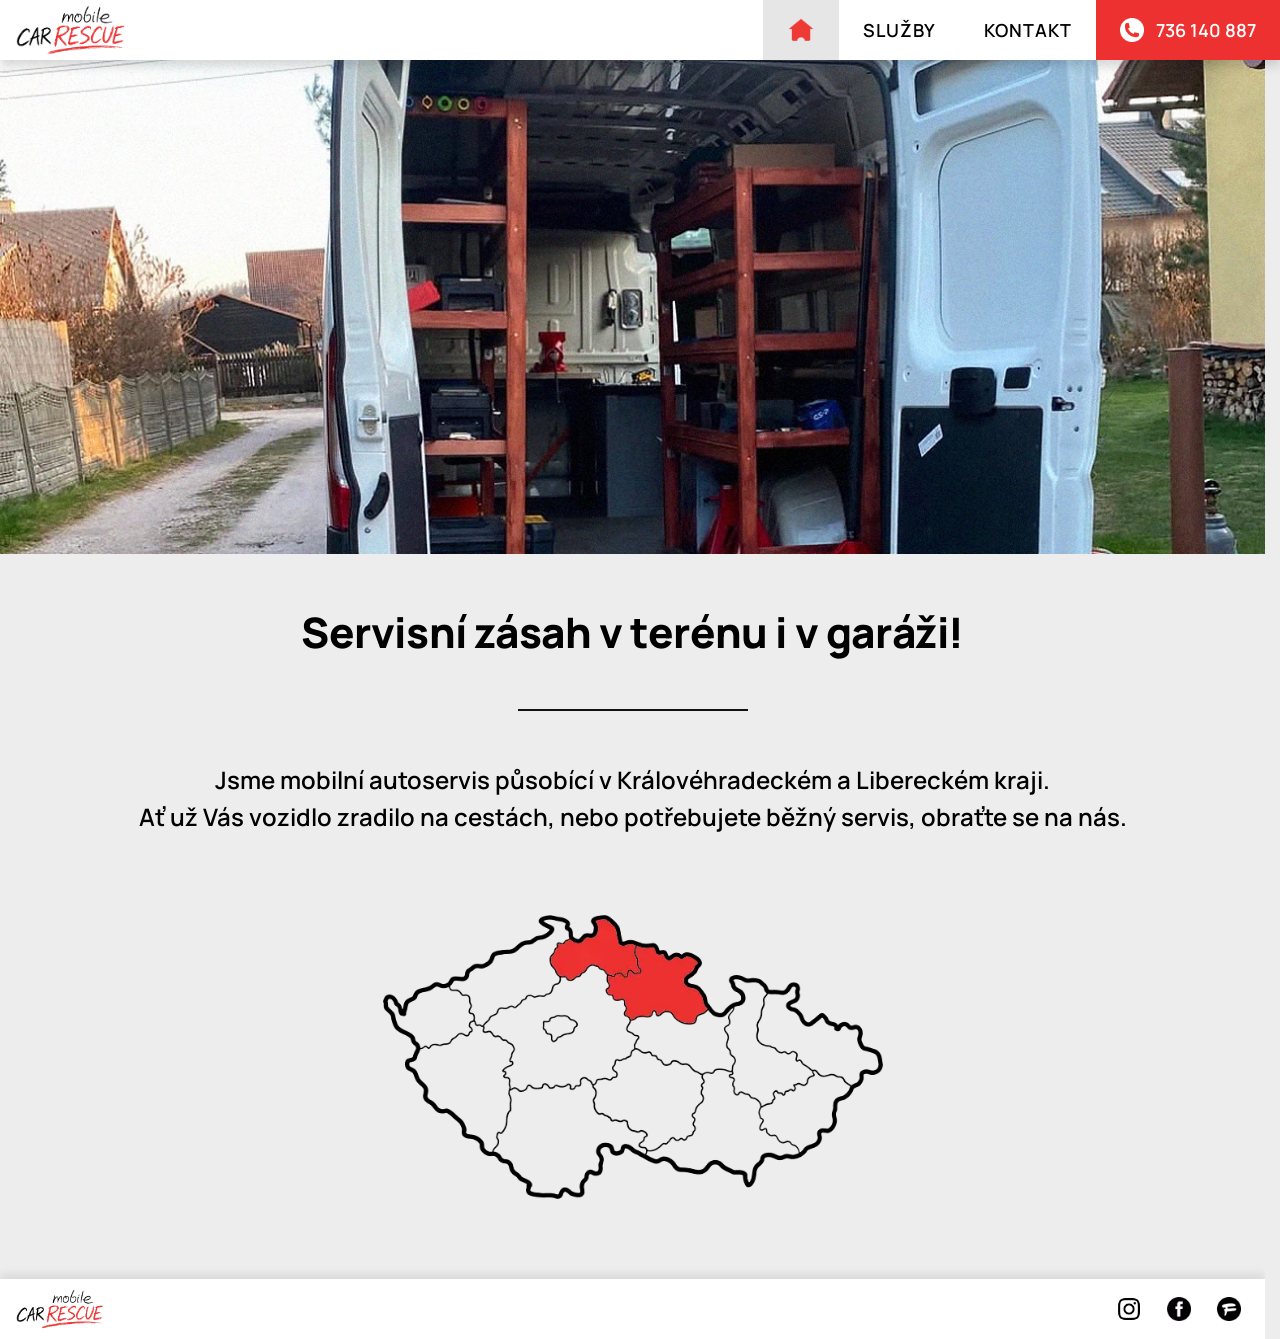
==== index.html @ e9bce689 "Update 2.0.0 - Complete rewrite from scratch - Incorporated standalone java script file - Overall cl" ====
<!DOCTYPE html>
<html>
    <head>
        <meta charset="UTF-8">
        <meta name="viewport" content="width=device-width, initial-scale=1.0">
        <meta name="description" content="Mobilní autoservis. Nonstop 24/7 Královéhradcký a Liberecký kraj. Zavolejte ihned a smluvte si opravu ještě dnes.">
        <meta name="keywords" content="autoservis, servis, oprava, diagnostika, Vrchlabí, Jilemnice, Trutnov, Jičín, Hradec Králové, Liberec">
        <meta name="robots" content="all">
        <meta name="author" content="yurkur">
        <title>
            Mobile Car Rescue - mobilní autoservis
        </title>
        <link rel="preconnect" href="https://fonts.googleapis.com">
        <link rel="preconnect" href="https://fonts.gstatic.com" crossorigin>
        <link href="https://fonts.googleapis.com/css2?family=Manrope:wght@500;700;800&display=swap" rel="stylesheet">
        <link rel="stylesheet" href="style.css">
        <link rel="icon" type="image/png" sizes="32x32" href="mcr_icon_32.png">
        <link rel="icon" type="image/png" sizes="16x16" href="mcr_icon_16.png">
        <link rel="apple-touch-icon" sizes="180x180" href="mcr_icon_apple.png">
    </head>

    <body>
        <header class="header">
            <div class="container header-inner">
                <a href="index.html" class="logo-header">
                    <img src="mcr_logo.webp" alt="Mobile Car Rescue">
                </a>

                <div class="header-actions">
                    <nav class="nav" id="site-nav">
                        <span class="nav-current-indicator" aria-hidden="true"></span>

                        <a class="nav-link nav-home" href="index.html" aria-current="page">
                            <img
                                class="home-icon"
                                src="home-icon.webp"
                                alt=""
                                width="28"
                                height="28"
                            >
                            <span class="home-text">DOMŮ</span>
                        </a>

                        <a class="nav-link" href="sluzby.html">SLUŽBY</a>
                        <a class="nav-link" href="kontakt.html">KONTAKT</a>
                    </nav>

                    <a
                        class="phone-button"
                        href="tel:+420736140887"
                        aria-label="Zavolat na číslo 736 140 887"
                    >
                        <img
                            class="phone-icon"
                            src="phone-icon.webp"
                            alt=""
                            width="28"
                            height="28"
                        >
                        <span class="phone-number">736 140 887</span>
                    </a>

                    <button
                        class="nav-toggle"
                        type="button"
                        aria-label="Otevřít menu"
                        aria-expanded="false"
                        aria-controls="site-nav"
                    >
                        <span></span>
                        <span></span>
                        <span></span>
                    </button>
                </div>
            </div>
        </header>

        <main class="home-page">
            <section class="hero-slideshow" aria-label="Ukázka mobilního autoservisu">
                <img
                    class="hero-slide is-active"
                    src="slide-show1.webp"
                    alt="Mobilní autoservis při servisním zásahu"
                    fetchpriority="high"
                >

                <img
                    class="hero-slide"
                    src="slide-show2.webp"
                    alt="Oprava vozidla v terénu"
                    aria-hidden="true"
                >

                <img
                    class="hero-slide"
                    src="slide-show3.webp"
                    alt="Oprava vozidla v terénu"
                    aria-hidden="true"
                >

                <img
                    class="hero-slide"
                    src="slide-show4.webp"
                    alt="Oprava vozidla v terénu"
                    aria-hidden="true"
                >

                <img
                    class="hero-slide"
                    src="slide-show5.webp"
                    alt="Oprava vozidla v terénu"
                    aria-hidden="true"
                >
            </section>
            <section class="home-intro">
                <h1 class="home-title">
                    Servisní zásah v terénu i v garáži!
                </h1>

                <div class="home-divider" aria-hidden="true"></div>

                <p class="home-description">
                    Jsme mobilní autoservis působící v Královéhradeckém a Libereckém kraji. <br>
                    Ať už Vás vozidlo zradilo na cestách, nebo potřebujete běžný servis, obraťte se na nás.
                </p>

                <a
                    class="service-map-link"
                    href="kontakt.html"
                    aria-label="Zobrazit oblast působnosti"
                >
                    <img
                        class="service-map"
                        src="map.webp"
                        alt="Mapa působnosti mobilního autoservisu Mobile Car Rescue"
                        loading="lazy"
                    >
                </a>
            </section>
        </main>

        <footer class="footer">
            <div class="container footer-inner">
                <a class="footer-logo" href="index.html">
                    <img
                        src="mcr_logo.webp"
                        alt="Mobile Car Rescue Logo"
                    >
                </a>

                <nav class="footer-social" aria-label="Sociální sítě">
                    <a
                        class="social-link"
                        href="https://www.instagram.com/dilnanakolech/"
                        target="_blank"
                        rel="noopener noreferrer"
                        aria-label="Instagram"
                    >
                        <img src="instagram-icon.webp" alt="Instagram Icon">
                    </a>

                    <a
                        class="social-link"
                        href="https://www.facebook.com/profile.php?id=61582230436288&locale=cs_CZ"
                        target="_blank"
                        rel="noopener noreferrer"
                        aria-label="Facebook"
                    >
                        <img src="facebook-icon.webp" alt="Facebook Icon">
                    </a>

                    <a
                        class="social-link"
                        href="https://www.firmy.cz/detail/13666910-mobile-car-rescue-vrchlabi-podhuri.html"
                        target="_blank"
                        rel="noopener noreferrer"
                        aria-label="Firmy.cz"
                    >
                        <img src="firmy-icon.webp" alt="Firmy.cz Icon">
                    </a>
                </nav>
            </div>
        </footer>

        <script src="script.js"></script>
    </body>
</html>
---- style.css ----
/*GLOBAL*/
*,
*::before,
*::after {
  box-sizing: border-box;
}

html, body {
  background: #ededed;
  margin: 0;
  padding: 0;
}

html {
  overflow-x: hidden;
  scrollbar-gutter: stable;
}

body {
  min-height: 100vh;
  min-height: 100dvh;
  margin: 0;
  font-family: 'Manrope', sans-serif;
  line-height: 1.5;
  display: flex;
  flex-direction: column;
  overflow-x: hidden;
}

main {
  position: relative;
  padding-top: 60px;
  opacity: 1;
  flex: 1;
  animation: pageFadeIn 0.22s ease-out;
  transition:
    opacity 0.18s ease,
    transform 0.18s ease;
}

body.page-leaving main {
  opacity: 0;
}

@keyframes pageFadeIn {
  from {
    opacity: 0;
  }

  to {
    opacity: 1;
  }
}

.container {
  max-width: 1280px;
  margin: 0 auto;
  padding: 0 16px;
  text-align: center;
}

/*HEADER*/
.header {
  position: fixed;
  background-color: #ffffff;
  top: 0;
  left: 0;
  width: 100%;
  z-index: 1000;
  box-shadow: 0 6px 10px rgba(0, 0, 0, 0.15);
}

.header-inner {
  height: 60px;
  position: relative;
  display: flex;
  align-items: center;
  justify-content: space-between;
}

.header-actions {
  display: flex;
  align-items: center;
  align-self: stretch;
  margin-left: auto;
  gap: 4px;
}

/*HEADER LOGO*/
.logo-header {
  display: flex;
  align-items: center;
}

.logo-header img {
  height: 40px;
  display: block;
}

/*NAV MOBILE*/
.nav-toggle {
  width: 44px;
  height: 44px;
  padding: 0;
  border: none;
  background: transparent;
  display: flex;
  flex-direction: column;
  justify-content: center;
  gap: 5px;
  cursor: pointer;
}

.nav-toggle span {
  display: block;
  width: 24px;
  height: 2px;
  margin: 0 auto;
  background: #000000;
  border-radius: 2px;
  transition: transform 0.25s ease, opacity 0.2s ease, background-color 0.2s ease;
  transform-origin: center;
}

.nav-toggle[aria-expanded="true"] span:nth-child(1) {
  transform: translateY(7px) rotate(45deg);
}

.nav-toggle[aria-expanded="true"] span:nth-child(2) {
  opacity: 0;
}

.nav-toggle[aria-expanded="true"] span:nth-child(3) {
  transform: translateY(-7px) rotate(-45deg);
}

.nav {
  position: absolute;
  top: 100%;
  left: 0;
  right: 0;
  display: flex;
  flex-direction: column;
  align-items: stretch;
  background: #ffffff;
  box-shadow: 0 6px 10px rgba(0, 0, 0, 0.15);
  z-index: 1000;
  opacity: 0;
  visibility: hidden;
  transform: translateY(-8px);
  pointer-events: none;
  transition: opacity 0.22s ease, transform 0.22s ease, visibility 0.22s ease;
}

.nav.is-open {
  opacity: 1;
  visibility: visible;
  transform: translateY(0);
  pointer-events: auto;
}

.nav a {
  display: flex;
  align-items: center;
  justify-content: flex-start;
  padding: 16px 20px;
  font-size: 18px;
  letter-spacing: 1px;
  font-weight: 600;
  color: #000000;
  text-decoration: none;
  background-color: transparent;
  transition: color 0.22s ease;
}

.nav a[aria-current="page"] {
  background-color: #e6e6e6;
  color: #ed3030;
}

.nav-current-indicator {
  display: none;
}

.home-icon {
  display: none;
}

.home-text {
  display: inline;
}

.phone-button {
  width: 44px;
  height: 44px;
  display: flex;
  align-items: center;
  justify-content: center;
  flex-shrink: 0;
  color: #000000;
  text-decoration: none;
  border-radius: 50%;
}

.phone-button:active {
  background-color: #e6e6e6;
}

.phone-icon {
  display: block;
  width: 28px;
  height: 28px;
  object-fit: contain;
}

.phone-number {
  display: none;
}

/*HOME CONTENT*/
.home-page {
  min-height: 100dvh;
  padding-bottom: 80px;
}

.hero-slideshow,
.contact-map {
  position: relative;
  width: 100%;
  max-width: 1280px;
  aspect-ratio: 1280 / 500;
  margin: 0 auto;
  overflow: hidden;
}

.hero-slide {
  position: absolute;
  inset: 0;
  display: block;
  width: 100%;
  height: 100%;
  object-fit: cover;
  object-position: center;
  opacity: 0;
  transition: opacity 1.0s ease-in-out;
}

.hero-slide.is-active {
  opacity: 1;
}

.home-intro {
  width: 100%;
  max-width: 1280px;
  margin-inline: auto;
  padding: 52px 16px 0;
  text-align: center;
}

.home-title {
  max-width: 700px;
  margin: 0 auto;
  color: #000000;
  font-size: 22px;
  font-weight: 800;
  line-height: 1.25;
  letter-spacing: -0.4px;
}

.home-divider {
  width: min(100%, 230px);
  height: 2px;
  margin: 50px auto 0;
  background-color: #111111;
}

.home-description {
  max-width: 340px;
  margin: 50px auto 0;
  color: #000000;
  font-size: 16px;
  font-weight: 600;
  line-height: 1.55;
}

.service-map-link {
  display: block;
  width: min(70vw, 320px);
  margin: 64px auto 0;
}

.service-map {
  display: block;
  width: 100%;
  height: auto;
}

/*SLUŽBY CONTENT*/
.services-page {
  width: 100%;
  max-width: 1280px;
  min-height: calc(100dvh - 60px);
  margin-inline: auto;
  padding: 44px 20px 80px;
}

.services-intro {
  text-align: center;
}

.services-title {
  max-width: 700px;
  margin: 0 auto;
  color: #000000;
  font-size: 22px;
  font-weight: 800;
  line-height: 1.25;
  letter-spacing: -0.4px;
}

.services-description {
  margin: 28px auto 0;
  font-size: 16px;
  font-weight: 600;
  line-height: 1.35;
}

.services-list {
  width: calc(100% - 48px);
  max-width: 350px;
}

.services-list h2 {
  margin: 0 0 14px;
  font-size: 16px;
  font-weight: 800;
  line-height: 1.3;
}

.services-list ul {
  margin: 0;
  font-size: 16px;
  font-weight: 500;
  line-height: 1.35;
}

.services-list-left {
  margin-top: 44px;
  margin-left: 28px;
  padding-left: 14px;
  border-left: 2px solid #111111;
  text-align: left;
}

.services-list-left ul {
  padding-left: 18px;
}

.services-list-right {
  margin-top: 44px;
  margin-right: 28px;
  margin-left: auto;
  padding-right: 14px;
  border-right: 2px solid #111111;
  text-align: right;
}

.services-list-right ul {
  padding: 0;
  list-style-position: inside;
  text-align: right;
}

.service-process {
  margin-top: 50px;
  text-align: center;
}

.service-process h2 {
  margin: 0;
  font-size: 16px;
  font-weight: 800;
  line-height: 1.3;
}

.process-grid {
  max-width: 352px;
  margin: 24px auto 0;
  display: grid;
  grid-template-columns: repeat(3, 1fr);
  gap: 16px;
}

.process-card {
  display: block;
  padding: 0;
  border: none;
  overflow: hidden;
  aspect-ratio: 1.6 / 1;
  background-color: #d9d9d9;
  border-radius: 10px;
  cursor: zoom-in;
  transition:
  transform 0.25s ease,
  box-shadow 0.25s ease;
}

.process-card img {
  display: block;
  width: 100%;
  height: 100%;
  object-fit: cover;
  transition: transform 0.25s ease;
}

.process-card:hover img {
  filter: brightness(1.10);
}

.process-card:focus-visible {
  outline: 3px solid #ed3030;
  outline-offset: 3px;
}

.lightbox {
  width: 100vw;
  max-width: none;
  height: 100dvh;
  max-height: none;
  margin: 0;
  padding: 24px;
  border: none;
  background-color: rgba(0, 0, 0, 0.92);
  overflow: hidden;
  overscroll-behavior: contain;
  touch-action: none;
}

.lightbox[open] {
  display: grid;
  place-items: center;
  animation: lightboxFadeIn 0.25s ease-out;
}

.lightbox[open] .lightbox-image {
  animation: lightboxImageIn 0.25s ease-out;
}

.lightbox.is-closing {
  animation: lightboxFadeOut 0.2s ease-in forwards;
}

.lightbox.is-closing .lightbox-image {
  animation: lightboxImageOut 0.2s ease-in forwards;
}

/*KONTAKT CONTENT*/
.contact-map iframe {
  display: block;
  width: 100%;
  height: 100%;
  border: 0;
}

.contact-details {
  width: 100%;
  max-width: 420px;
  margin-inline: auto;
  padding: 60px 24px 120px;
  text-align: center;
}

.contact-title {
  margin: 0;
  font-size: 22px;
  font-weight: 800;
  line-height: 1.35;
}

.contact-address {
  margin-top: 18px;
}

.contact-address-icon {
  display: block;
  width: 28px;
  height: 28px;
  margin-inline: auto;
  object-fit: contain;
}

.contact-address p {
  margin: 14px 0 0;
  font-size: 16px;
  font-weight: 600;
  line-height: 1.4;
}

.contact-separator {
  width: 100%;
  max-width: 280px;
  height: 2px;
  margin: 40px auto 24px;
  border: none;
  background-color: #111111;
}

.contact-list {
  width: 100%;
  max-width: 280px;
  margin: 40px auto;
  padding: 0;
  display: flex;
  flex-direction: column;
  gap: 30px;
  list-style: none;
  text-align: left;
}

.contact-row {
  display: grid;
  grid-template-columns: 26px 1fr;
  align-items: center;
  gap: 12px;
}

.contact-row img {
  display: block;
  width: 22px;
  height: 22px;
  object-fit: contain;
}

.contact-row a {
  color: #000000;
  font-size: 16px;
  font-weight: 600;
  line-height: 1.35;
  text-decoration: none;
  transition: color 0.22s ease;
}

.contact-row a:hover {
  color: #ed3030;
}

@keyframes lightboxFadeIn {
  from {
    opacity: 0;
  }

  to {
    opacity: 1;
  }
}

@keyframes lightboxFadeOut {
  from {
    opacity: 1;
  }

  to {
    opacity: 0;
  }
}

@keyframes lightboxImageIn {
  from {
    opacity: 0;
    transform: scale(0.97);
  }

  to {
    opacity: 1;
    transform: scale(1);
  }
}

@keyframes lightboxImageOut {
  from {
    opacity: 1;
    transform: scale(1);
  }

  to {
    opacity: 0;
    transform: scale(0.97);
  }
}

.lightbox::backdrop {
  background: transparent;
}

.lightbox-image {
  display: block;
  max-width: 100%;
  max-height: calc(100dvh - 48px);
  width: auto;
  height: auto;
  object-fit: contain;
}

.lightbox-close {
  position: fixed;
  top: 16px;
  right: 22px;
  z-index: 1;
  width: 44px;
  height: 44px;
  padding: 0;
  border: none;
  border-radius: 50%;
  background-color: #ffffff;
  color: #000000;
  font-size: 32px;
  line-height: 1;
  cursor: pointer;
  transition:
    background-color 0.2s ease,
    color 0.2s ease;
}

.lightbox-close:hover {
  background-color: #ed3030;
  color: #ffffff;
}

html.lightbox-open,
body.lightbox-open {
  overflow: hidden;
  overscroll-behavior: none;
}

/* FOOTER */ 
.footer {
  width: 100%;
  margin-top: auto;
  flex-shrink: 0;
  background-color: #ffffff;
  box-shadow: 0 -4px 10px rgba(0, 0, 0, 0.1);
}

.footer-inner {
  min-height: 60px;
  display: flex;
  align-items: center;
  justify-content: space-between;
  gap: 24px;
  text-align: left;
}

.footer-logo {
  display: flex;
  align-items: center;
  flex-shrink: 0;
}

.footer-logo img {
  display: block;
  width: auto;
  height: 40px;
}

.footer-social {
  display: flex;
  align-items: center;
  gap: 10px;
}

.social-link {
  width: 40px;
  height: 40px;
  display: flex;
  align-items: center;
  justify-content: center;
  color: #000000;
  border-radius: 50%;
  transition:
    background-color 0.22s ease,
    transform 0.22s ease;
}

.social-link img {
  display: block;
  width: 24px;
  height: 24px;
  object-fit: contain;
}

.social-link:hover {
  background-color: #e6e6e6;
  transform: translateY(-2px);
}

/*DESKTOP*/
@media (min-width: 1024px) {

  /*HEADER*/
  .header-inner {
    height: 60px;
    padding-inline: 0;
  }

  .header-actions {
    gap: 0;
  }

  /*HEADER LOGO*/
  .logo-header {
    margin-left: 16px;
  }

  .logo-header img {
    height: 50px;
    display: block;
  }

  /*NAV DESKTOP*/
  .nav-toggle {
    display: none;
  }

  .nav {
    position: relative;
    top: auto;
    left: auto;
    right: auto;
    flex-direction: row;
    align-items: stretch;
    align-self: stretch;
    width: auto;
    opacity: 1;
    visibility: visible;
    transform: none;
    pointer-events: auto;
    box-shadow: none;
    transition: none;
  }

  .nav a {
    justify-content: center;
    position: relative;
    z-index: 1;
    padding: 0 24px;
  }

  .nav a[aria-current="page"] {
    background-color: transparent;
  }

  .nav a:hover {
    color: #ed3030;
  }

  .nav-current-indicator {
    position: absolute;
    display: block;
    top: 0;
    left: 0;
    width: 0;
    height: 100%;
    background-color: #e6e6e6;
    pointer-events: none;
    z-index: 0;
  }

  .nav-current-indicator.is-animated {
    transition:
        left 0.35s cubic-bezier(0.4, 0, 0.2, 1),
        width 0.35s cubic-bezier(0.4, 0, 0.2, 1);
  }

  .home-icon {
    display: block;
    width: 28px;
    height: 28px;
    object-fit: contain;
    filter:
        brightness(1)
        saturate(1)
        invert(0)
        sepia(0)
        saturate(1)
        hue-rotate(0deg)
        brightness(1)
        contrast(1);

    transition: filter 0.22s ease;
  }

  .nav-home:hover .home-icon,
  .nav-home[aria-current="page"] .home-icon {
    filter:
        brightness(0)
        saturate(100%)
        invert(24%)
        sepia(91%)
        saturate(2753%)
        hue-rotate(347deg)
        brightness(102%)
        contrast(86%);
  }

  .home-text {
    display: none;
  }

  .nav-home {
    min-width: 60px;
  }

  .phone-button {
    width: auto;
    height: 100%;
    min-width: 180px;
    padding: 0 24px;
    gap: 12px;
    border-radius: 0;
    background-color: #ed3030;
    color: #ffffff;
    font-size: 18px;
    font-weight: 600;
    white-space: nowrap;
    transition: background-color 0.22s ease, color 0.22s ease;
  }

  .phone-button:hover {
    background-color: #ed3030;
    color: #000000;
  }

  .phone-button:hover .phone-icon {
    filter: brightness(0);
  }

  .phone-icon {
    width: 24px;
    height: 24px;
    filter: brightness(0) invert(1);
    transition: filter 0.22s ease;
  }

  .phone-number {
    display: inline;
  }

  /*HOME CONTENT*/
  .home-intro {
    width: 100%;
    max-width: 1280px;
    margin-inline: auto;
    padding: 52px 16px 0;
    text-align: center;
  }

  .home-title {
    max-width: 1100px;
    margin: 0 auto;
    color: #000000;
    font-size: 42px;
    font-weight: 800;
    line-height: 1.25;
    letter-spacing: -0.4px;
  }

  .home-divider {
    width: min(100%, 230px);
    height: 2px;
    margin: 50px auto 0;
    background-color: #111111;
  }

  .home-description {
    max-width: 1100px;
    margin: 50px auto 0;
    color: #000000;
    font-size: 24px;
    font-weight: 600;
    line-height: 1.55;
  }

  .service-map-link {
    display: block;
    width: min(70vw, 500px);
    margin: 80px auto 0;
  }

  .service-map {
  transition: transform 0.25s ease;
  }

  .service-map-link:hover .service-map {
    transform: scale(1.03);
  }

  /*SLUŽBY CONTENT*/
  .services-page {
    padding: 100px 32px 80px;
  }
  .services-title {
    max-width: 1100px;
    margin-inline: auto;
    font-size: 42px;
    line-height: 1.25;
  }

  .services-description {
    max-width: 1100px;
    margin-inline: auto;
    margin-top: 28px;
    font-size: 24px;
    line-height: 1.3;
  }

  .services-comparison {
    width: 100%;
    max-width: 680px;
    margin: 150px auto 0;
    display: flex;
    align-items: stretch;
    justify-content: center;
  }

  .services-list {
    width: 50%;
    max-width: none;
    margin: 0;
  }

  .services-list h2 {
    margin-bottom: 28px;
    font-size: 24px;
  }

  .services-list ul {
    font-size: 24px;
    line-height: 1.35;
  }

  .services-list-left {
    padding: 0 28px 0 0;
    border: none;
    border-right: 2px solid #111111;
    text-align: right;
  }

  .services-list-left ul {
    padding: 0;
    list-style-position: inside;
    text-align: right;
  }

  .services-list-right {
    padding: 0 0 0 28px;
    border: none;
    text-align: left;
  }

  .services-list-right ul {
    padding-left: 20px;
    list-style-position: outside;
    text-align: left;
  }

  .service-process {
    margin-top: 150px;
  }

  .service-process h2 {
    font-size: 24px;
  }

  .process-grid {
    width: 100%;
    max-width: 650px;
    margin-top: 60px;
    display: grid;
    grid-template-columns: repeat(3, 1fr);
    gap: 52px;
  }

  .process-card {
    width: 100%;
    aspect-ratio: 1.6 / 1;
    border-radius: 10px;
  }

  /*KONTAKT CONTENT*/
  .contact-details {
    width: 100%;
    max-width: 1280px;
    margin-inline: auto;
    padding: 52px 32px 180px;
    display: flex;
    flex-direction: column;
    align-items: center;
  }

  .contact-title {
    order: 1;
    max-width: 1000px;
    margin: 0;
    font-size: 42px;
    font-weight: 800;
    line-height: 1.25;
  }

  .contact-separator {
    order: 2;
    width: 420px;
    max-width: 100%;
    height: 2px;
    margin: 60px auto 0;
  }

  .contact-address {
    order: 3;
    width: 100%;
    max-width: 400px;
    margin: 54px auto 0;
    display: grid;
    grid-template-columns: 30px 1fr;
    align-items: center;
    gap: 14px;
    text-align: left;
  }

  .contact-address-icon {
    width: 28px;
    height: 28px;
    margin: 0;
  }

  .contact-address p {
    margin: 0;
    font-size: 24px;
    font-weight: 600;
    line-height: 1.4;
  }

  .contact-list {
    order: 4;
    width: 100%;
    max-width: 400px;
    margin: 22px auto 0;
    gap: 24px;
  }

  .contact-row {
    grid-template-columns: 30px 1fr;
    gap: 14px;
  }

  .contact-row img {
    width: 26px;
    height: 26px;
  }

  .contact-row a {
    font-size: 24px;
  }
}

@media (prefers-reduced-motion: reduce) {
  main {
    animation: none;
    transition: none;
  }

  body.page-leaving main {
    opacity: 1;
    transform: none;
  }
}

@media (hover: hover) {
  .process-card:hover {
    transform: translateY(-4px);
    box-shadow: 0 10px 20px rgba(0, 0, 0, 0.2);
  }
}
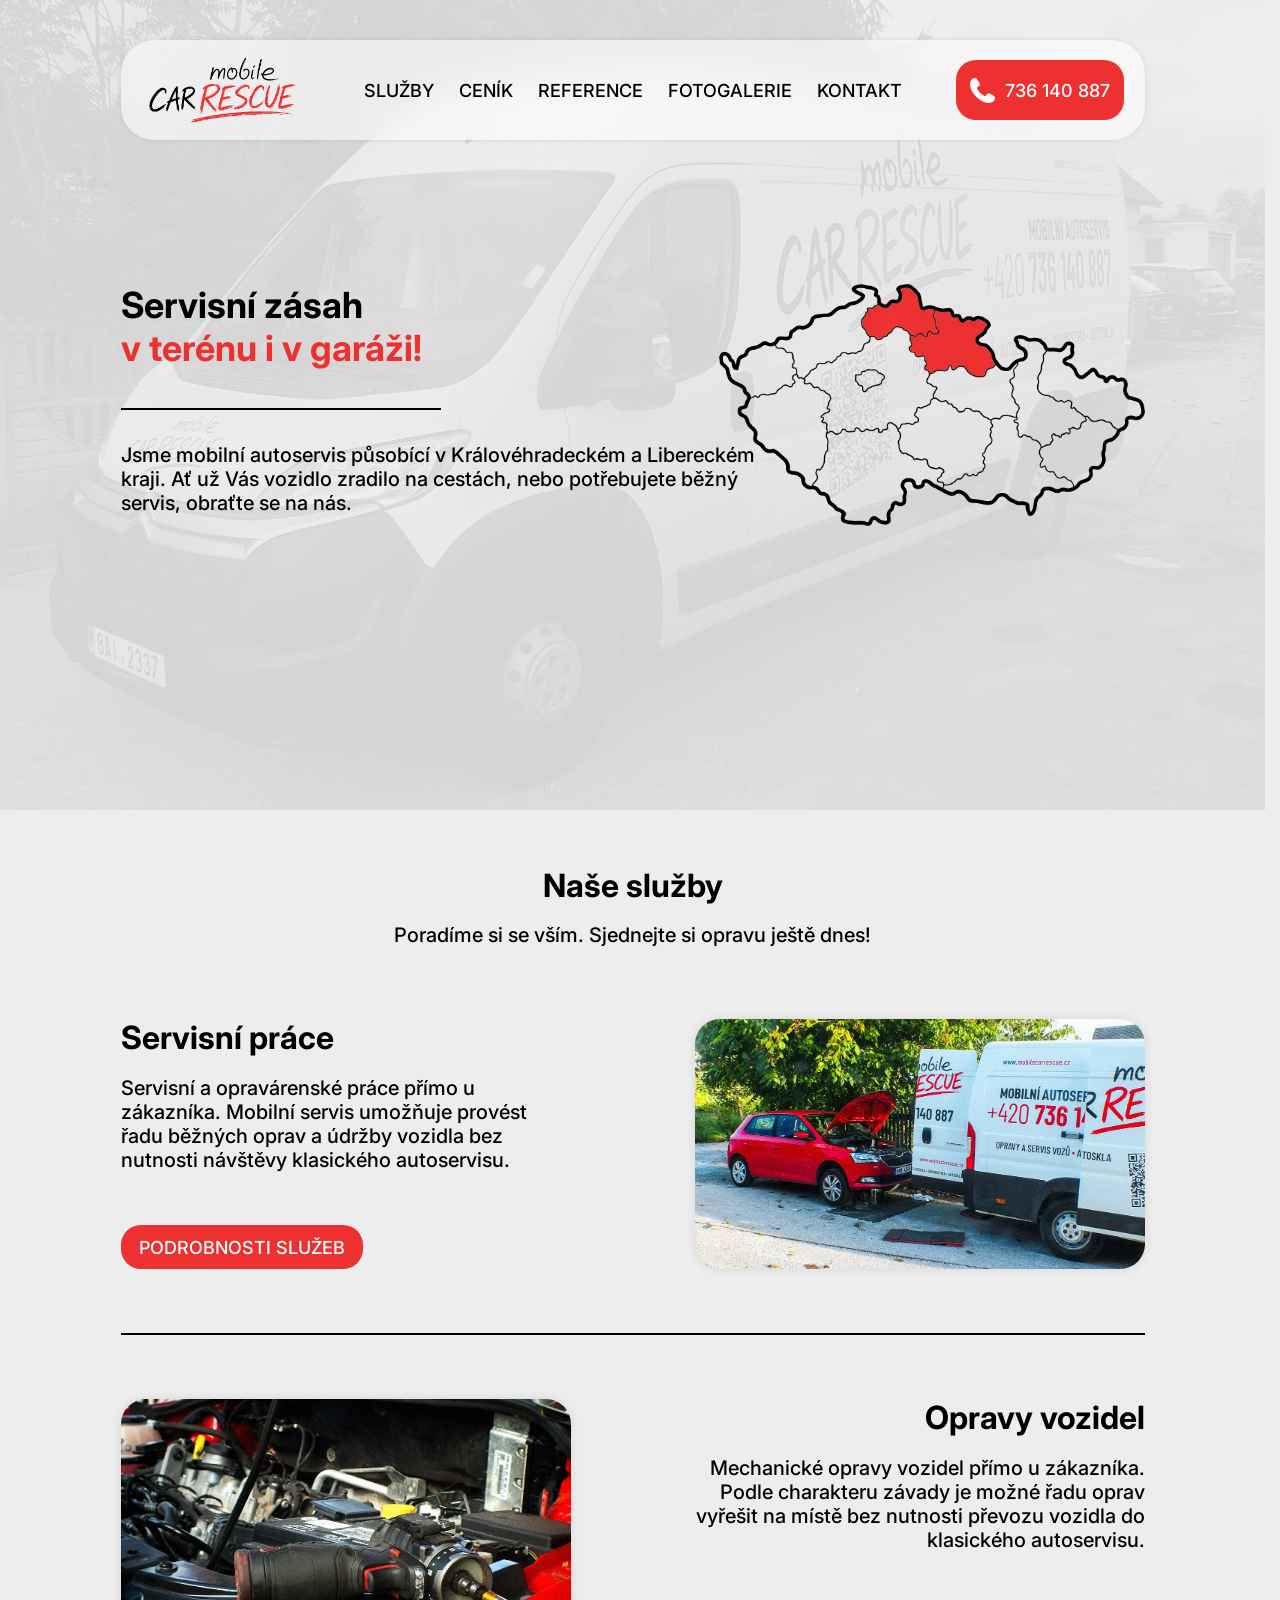
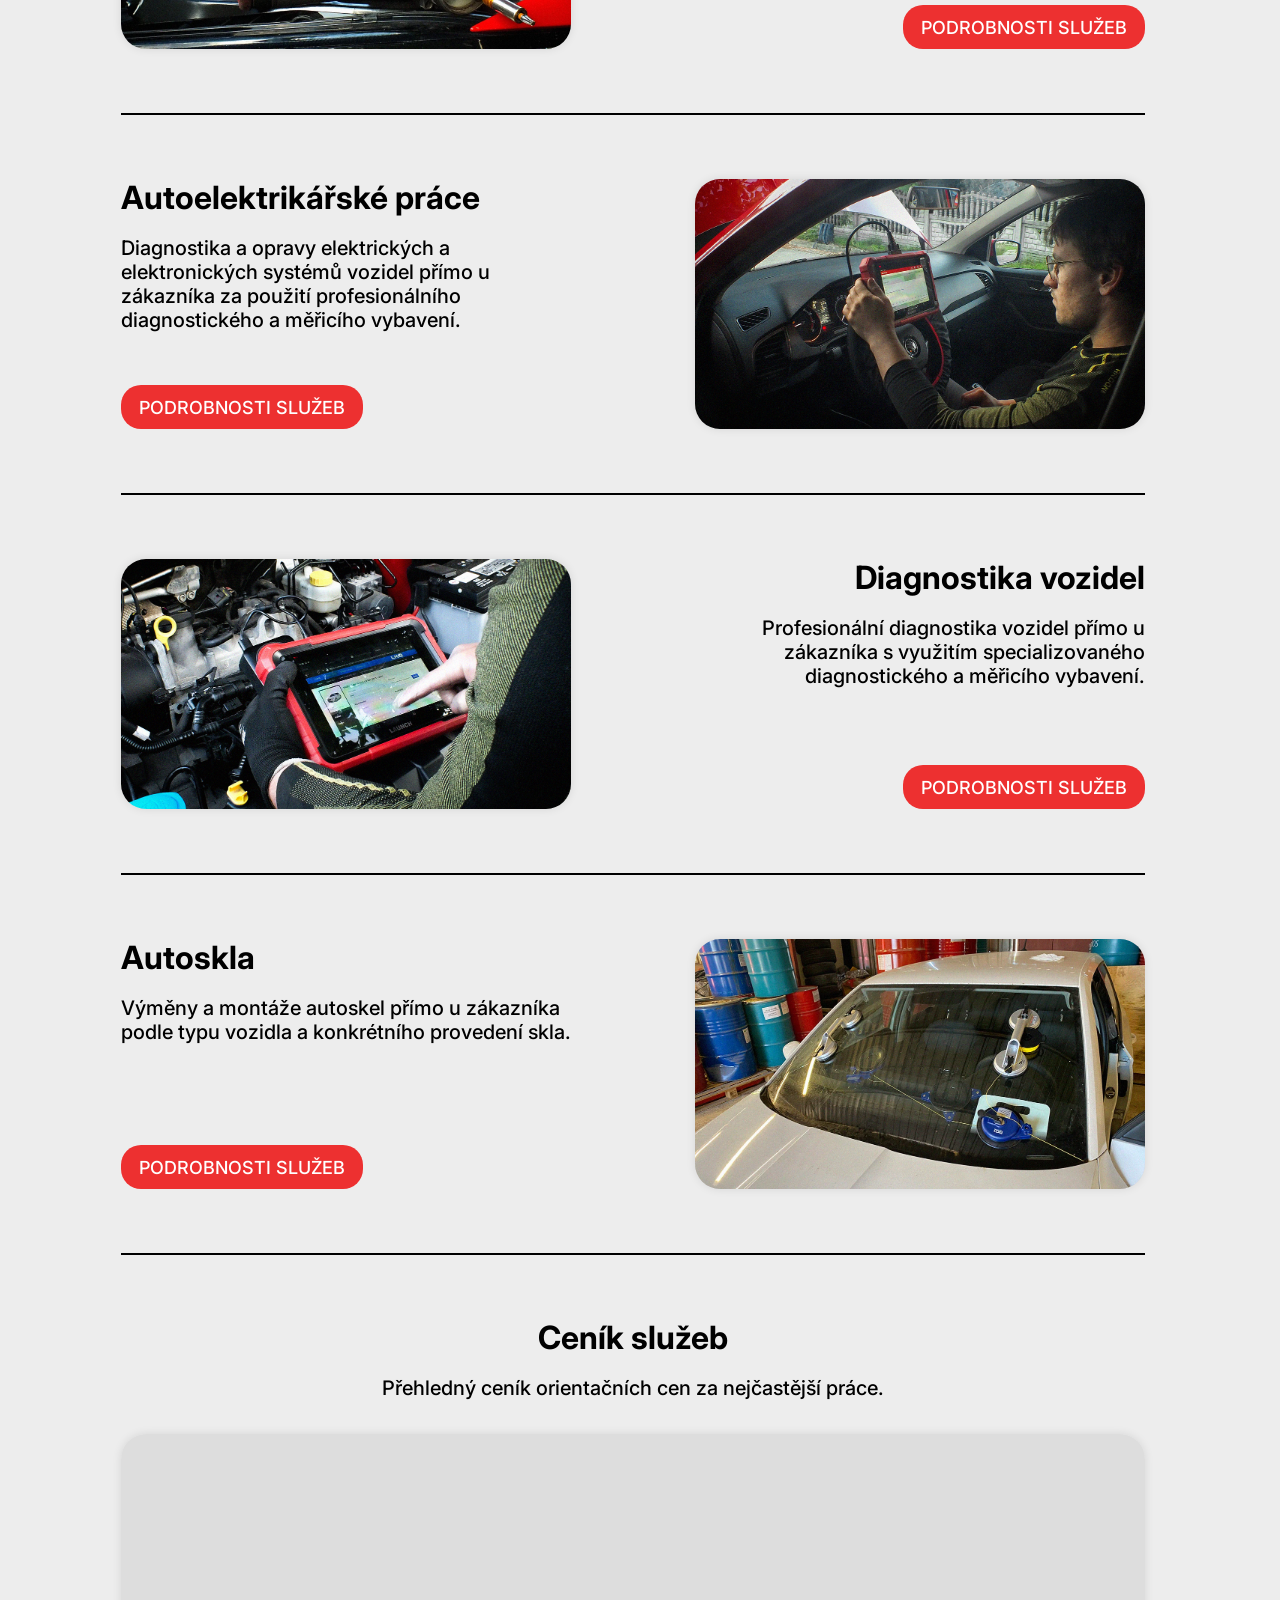
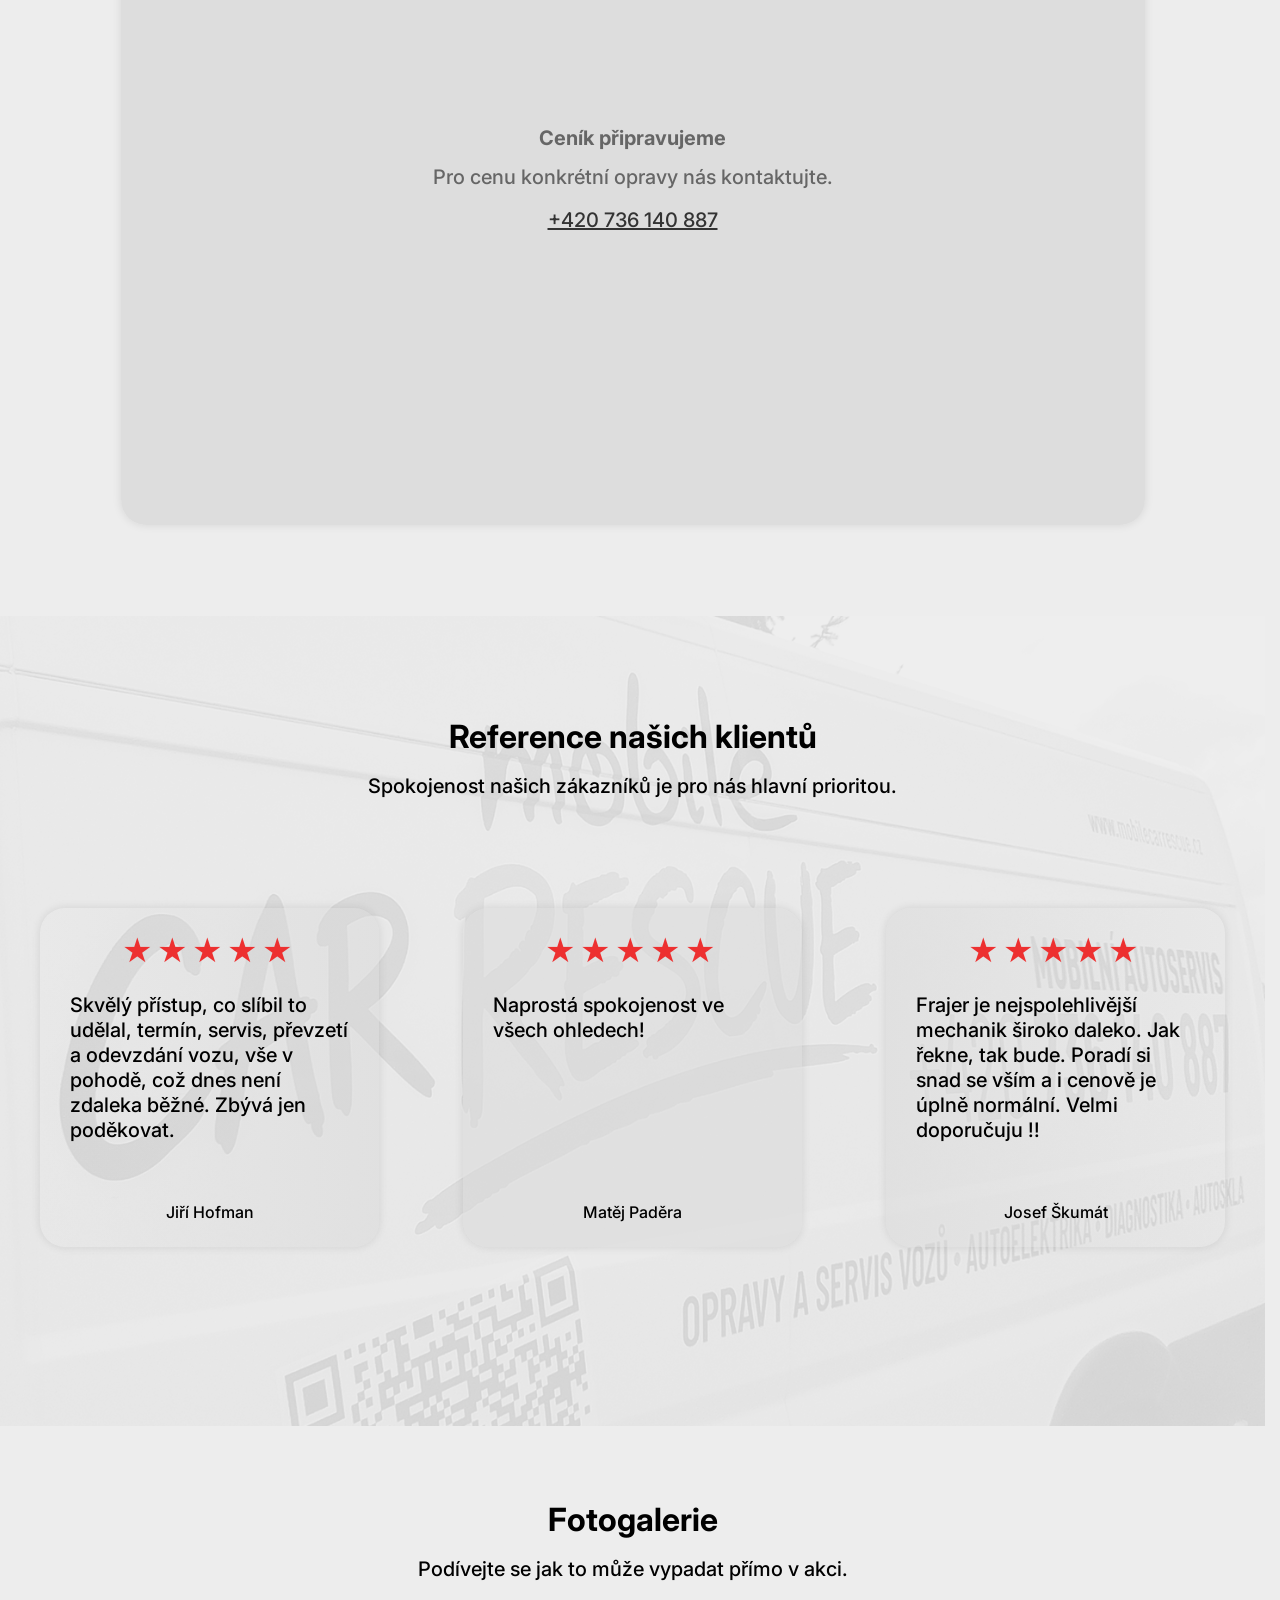
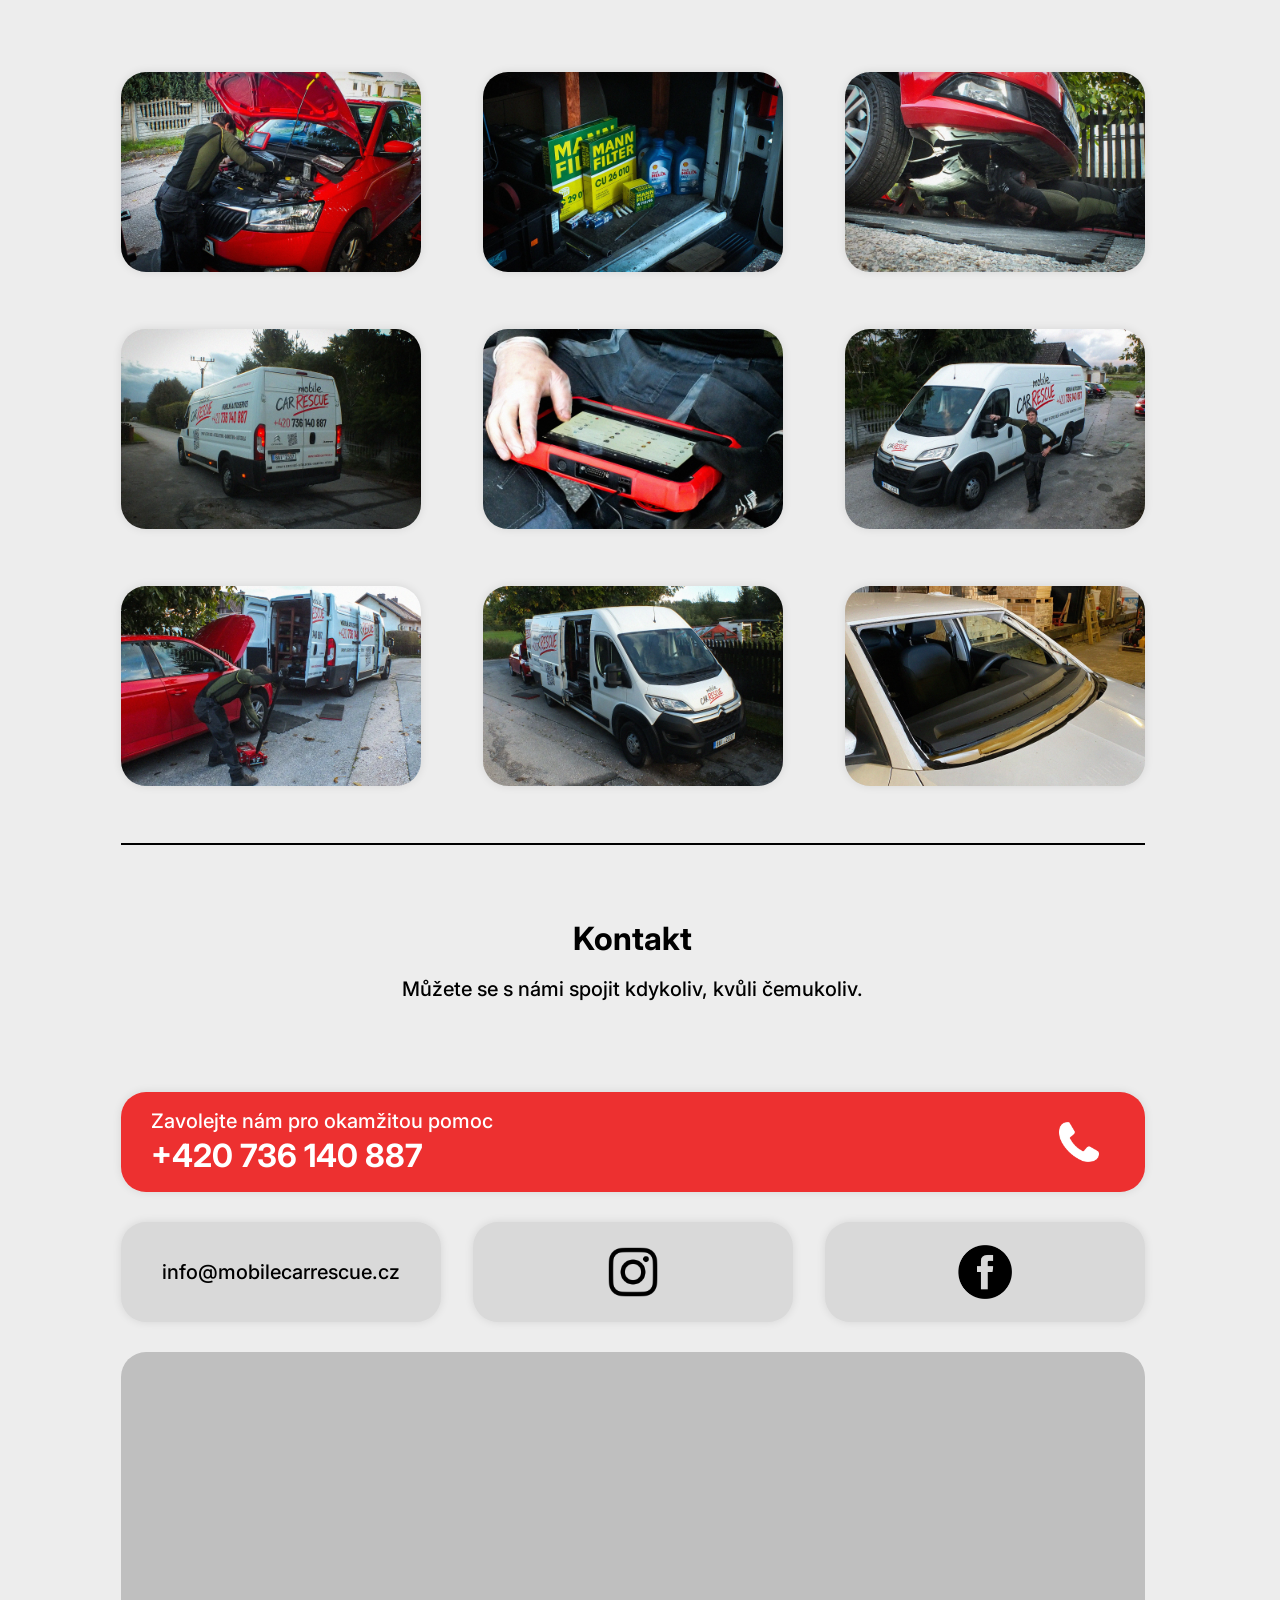
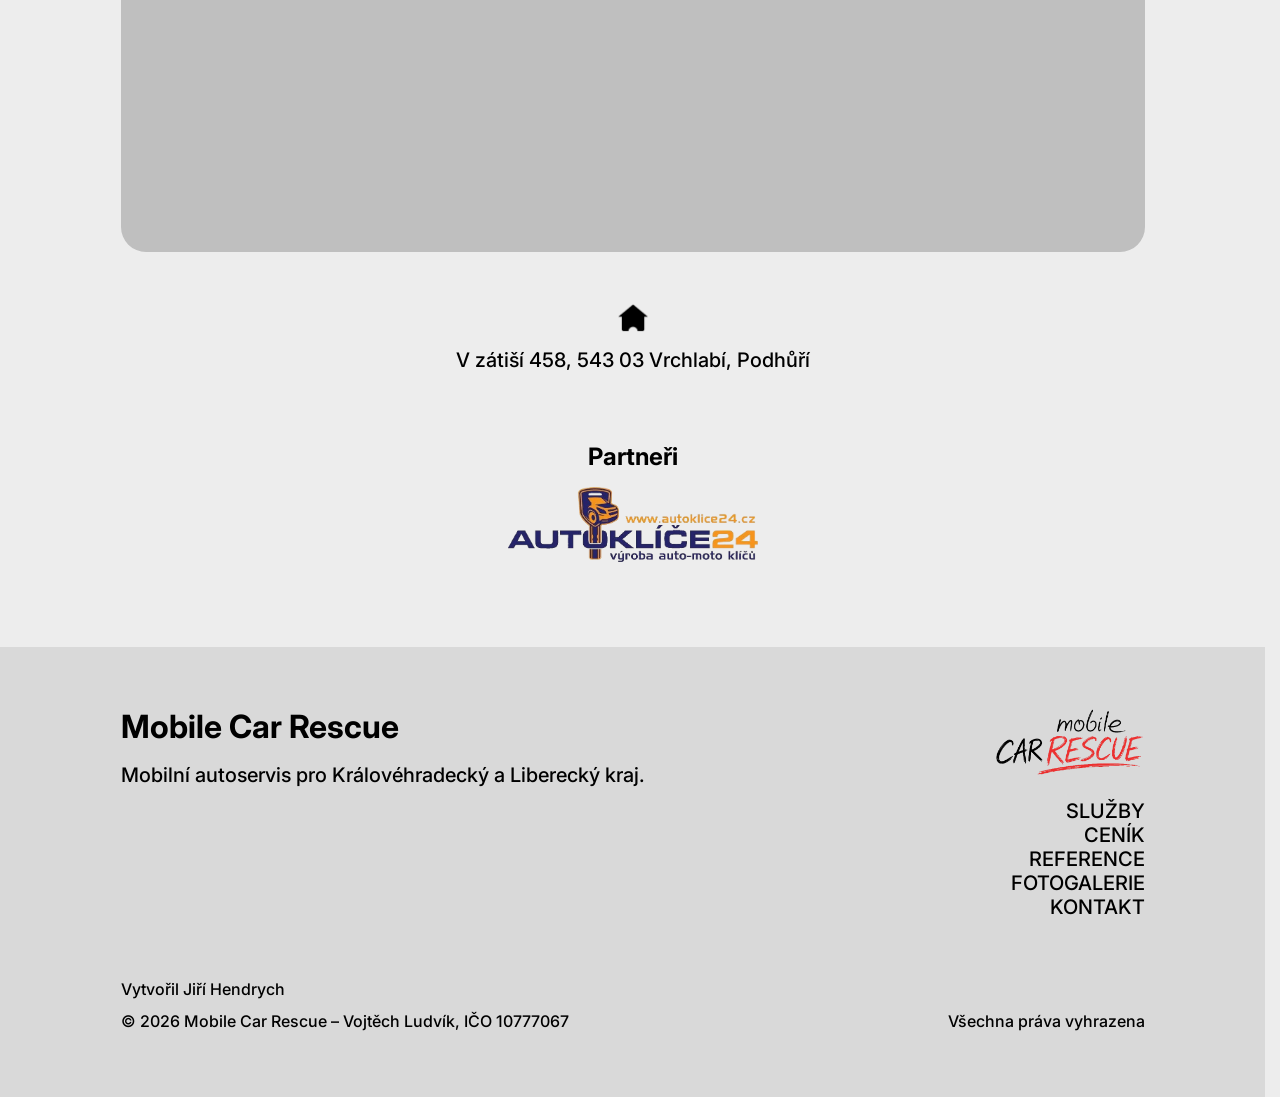
==== commit 795dea36: "Update 3.0.0 - Complete rewrite from scratch - Merged all pages into one - Navigation now works with" ====
--- a/index.html
+++ b/index.html
@@ -1,187 +1,393 @@
 <!DOCTYPE html>
-<html>
-    <head>
-        <meta charset="UTF-8">
-        <meta name="viewport" content="width=device-width, initial-scale=1.0">
-        <meta name="description" content="Mobilní autoservis. Nonstop 24/7 Královéhradcký a Liberecký kraj. Zavolejte ihned a smluvte si opravu ještě dnes.">
-        <meta name="keywords" content="autoservis, servis, oprava, diagnostika, Vrchlabí, Jilemnice, Trutnov, Jičín, Hradec Králové, Liberec">
-        <meta name="robots" content="all">
-        <meta name="author" content="yurkur">
-        <title>
-            Mobile Car Rescue - mobilní autoservis
-        </title>
-        <link rel="preconnect" href="https://fonts.googleapis.com">
-        <link rel="preconnect" href="https://fonts.gstatic.com" crossorigin>
-        <link href="https://fonts.googleapis.com/css2?family=Manrope:wght@500;700;800&display=swap" rel="stylesheet">
-        <link rel="stylesheet" href="style.css">
-        <link rel="icon" type="image/png" sizes="32x32" href="mcr_icon_32.png">
-        <link rel="icon" type="image/png" sizes="16x16" href="mcr_icon_16.png">
-        <link rel="apple-touch-icon" sizes="180x180" href="mcr_icon_apple.png">
-    </head>
-
-    <body>
-        <header class="header">
-            <div class="container header-inner">
-                <a href="index.html" class="logo-header">
-                    <img src="mcr_logo.webp" alt="Mobile Car Rescue">
+<html lang="cs">
+
+<head>
+    <meta charset="UTF-8">
+    <meta name="viewport" content="width=device-width, initial-scale=1">
+    <title>Mobile Car Rescue | Mobilní autoservis</title>
+    <meta name="description"
+        content="Mobilní autoservis pro Královéhradecký a Liberecký kraj. Servisní práce, opravy vozidel, autoelektrika, diagnostika a autoskla.">
+    <link rel="icon" href="logo.webp">
+    <link rel="preconnect" href="https://fonts.googleapis.com">
+    <link rel="preconnect" href="https://fonts.gstatic.com" crossorigin>
+    <link href="https://fonts.googleapis.com/css2?family=Inter:wght@400;500;600;700&display=swap" rel="stylesheet">
+    <link rel="stylesheet" href="style.css">
+    <link rel="icon" type="image/png" sizes="32x32" href="mcr_icon_32.png">
+    <link rel="icon" type="image/png" sizes="16x16" href="mcr_icon_16.png">
+    <link rel="apple-touch-icon" sizes="180x180" href="mcr_icon_apple.png">
+    <script src="script.js" defer></script>
+</head>
+
+<body>
+    <a class="skip" href="#sluzby">Přejít k obsahu</a>
+    <header class="header wrap"><a class="brand" href="#home" aria-label="Mobile Car Rescue – úvod">
+            <img src="logo.webp" alt="Mobile Car Rescue" width="150" height="68">
+        </a>
+        <nav id="navigation" aria-label="Hlavní navigace">
+            <a href="#sluzby">SLUŽBY</a>
+            <a href="#cenik">CENÍK</a>
+            <a href="#reference">REFERENCE</a>
+            <a href="#fotogalerie">FOTOGALERIE</a>
+            <a href="#kontakt">KONTAKT</a>
+        </nav>
+        <a class="header-call button" href="tel:+420736140887">
+            <img src="phone.webp" alt="">
+            <span>736 140 887</span>
+        </a>
+        <button class="menu-toggle" aria-label="Otevřít menu" aria-expanded="false" aria-controls="navigation">
+            <span>
+
+            </span>
+            <span>
+
+            </span>
+            <span>
+
+            </span>
+        </button>
+    </header>
+    <main>
+        <section class="intro" id="home">
+            <div class="intro-inner wrap">
+                <div class="intro-copy">
+                    <h1>Servisní zásah
+                        <br>
+                        <span>v terénu i v garáži!</span>
+                    </h1>
+                    <a class="mobile-call button" href="tel:+420736140887">
+                        <img src="phone.webp" alt="">736 140 887
+                    </a>
+                    <hr>
+                    <p>Jsme mobilní autoservis působící v Královéhradeckém a Libereckém kraji. Ať už Vás vozidlo zradilo
+                        na cestách, nebo potřebujete běžný servis, obraťte se na nás.</p>
+                </div>
+                <img class="region" src="region.webp" alt="Působíme v Královéhradeckém a Libereckém kraji" width="426"
+                    height="242">
+            </div>
+        </section>
+
+        <section class="wrap services" id="sluzby">
+            <div class="section-heading">
+                <h2>Naše služby</h2>
+                <p>Poradíme si se vším. Sjednejte si opravu ještě dnes!</p>
+            </div>
+            <article class="service">
+                <div class="service-photo placeholder" role="img" aria-label="Fotografie služby připravujeme">
+                    <img src="service-photo1.webp">
+                </div>
+                <div class="service-copy">
+                    <h3>Servisní práce</h3>
+                    <p>Servisní a opravárenské práce přímo u zákazníka. Mobilní servis umožňuje provést řadu běžných
+                        oprav a údržby vozidla bez nutnosti návštěvy klasického autoservisu.</p>
+                    <button class="button" data-service="1">PODROBNOSTI SLUŽEB</button>
+                </div>
+            </article>
+            <article class="service">
+                <div class="service-photo placeholder" role="img" aria-label="Fotografie služby připravujeme">
+                    <img src="service-photo2.webp">
+                </div>
+                <div class="service-copy">
+                    <h3>Opravy vozidel</h3>
+                    <p>Mechanické opravy vozidel přímo u zákazníka. Podle charakteru závady je možné řadu oprav vyřešit
+                        na místě bez nutnosti převozu vozidla do klasického autoservisu.</p><button class="button"
+                        data-service="2">PODROBNOSTI SLUŽEB</button>
+                </div>
+            </article>
+            <article class="service">
+                <div class="service-photo placeholder" role="img" aria-label="Fotografie služby připravujeme">
+                    <img src="service-photo3.webp">
+                </div>
+                <div class="service-copy">
+                    <h3>Autoelektrikářské práce</h3>
+                    <p>Diagnostika a opravy elektrických a elektronických systémů vozidel přímo u zákazníka za použití
+                        profesionálního diagnostického a měřicího vybavení.</p><button class="button"
+                        data-service="3">PODROBNOSTI SLUŽEB</button>
+                </div>
+            </article>
+            <article class="service">
+                <div class="service-photo placeholder" role="img" aria-label="Fotografie služby připravujeme">
+                    <img src="service-photo4.webp">
+                </div>
+                <div class="service-copy">
+                    <h3>Diagnostika vozidel</h3>
+                    <p>Profesionální diagnostika vozidel přímo u zákazníka s využitím specializovaného diagnostického a
+                        měřicího vybavení.</p><button class="button" data-service="4">PODROBNOSTI SLUŽEB</button>
+                </div>
+            </article>
+            <article class="service">
+                <div class="service-photo placeholder" role="img" aria-label="Fotografie služby připravujeme">
+                    <img src="service-photo5.webp">
+                </div>
+                <div class="service-copy">
+                    <h3>Autoskla</h3>
+                    <p>Výměny a montáže autoskel přímo u zákazníka podle typu vozidla a konkrétního provedení skla.</p>
+                    <button class="button" data-service="5">PODROBNOSTI SLUŽEB</button>
+                </div>
+            </article>
+        </section>
+
+        <section class="wrap pricing" id="cenik">
+            <div class="section-heading">
+                <h2>Ceník služeb</h2>
+                <p>Přehledný ceník orientačních cen za nejčastější práce.</p>
+            </div>
+            <div class="price-placeholder placeholder">
+                <div>
+                    <h3>Ceník připravujeme</h3>
+                    <p>Pro cenu konkrétní opravy nás kontaktujte.</p><a href="tel:+420736140887">+420 736 140 887</a>
+                </div>
+            </div>
+        </section>
+
+        <section class="references" id="reference">
+            <div class="section-heading">
+                <h2>Reference našich klientů</h2>
+                <p>Spokojenost našich zákazníků je pro nás hlavní prioritou.</p>
+            </div>
+            <div class="review-row">
+                <!-- Levá recenze -->
+                <article class="review review-side">
+                    <div class="stars" aria-label="5 z 5 hvězdiček">★★★★★</div>
+                    <p>Skvělý přístup, co slíbil to udělal, termín, servis,
+                        převzetí a odevzdání vozu, vše v pohodě, což dnes
+                        není zdaleka běžné. Zbývá jen poděkovat.</p>
+                    <span>Jiří Hofman</span>
+                </article>
+
+                <!-- Prostřední recenze -->
+                <article class="review">
+                    <div class="stars" aria-label="5 z 5 hvězdiček">★★★★★</div>
+                    <p>Naprostá spokojenost ve všech ohledech!</p>
+                    <span>Matěj Paděra</span>
+                </article>
+
+                <!-- Pravá recenze -->
+                <article class="review review-side">
+                    <div class="stars" aria-label="5 z 5 hvězdiček">★★★★★</div>
+                    <p>Frajer je nejspolehlivější mechanik široko daleko. Jak řekne, tak bude. Poradí si snad se vším a
+                        i cenově je úplně normální. Velmi doporučuju !!</p>
+                    <span>Josef Škumát</span>
+                </article>
+            </div>
+        </section>
+
+        <section class="wrap gallery" id="fotogalerie">
+            <div class="section-heading">
+                <h2>Fotogalerie</h2>
+                <p>Podívejte se jak to může vypadat přímo v akci.</p>
+            </div>
+            <div class="gallery-grid">
+                <button class="gallery-photo" type="button">
+                    <img src="gallery1.webp" alt="Servis vozidla v terénu" loading="lazy">
+                </button>
+
+                <button class="gallery-photo" type="button">
+                    <img src="gallery2.webp" alt="Vybavení servisu" loading="lazy">
+                </button>
+
+                <button class="gallery-photo" type="button">
+                    <img src="gallery3.webp" alt="Vozidlo servisu" loading="lazy">
+                </button>
+
+                <button class="gallery-photo" type="button">
+                    <img src="gallery4.webp" alt="Servis vozidla v terénu" loading="lazy">
+                </button>
+
+                <button class="gallery-photo" type="button">
+                    <img src="gallery5.webp" alt="Diagnostika vozidla" loading="lazy">
+                </button>
+
+                <button class="gallery-photo" type="button">
+                    <img src="gallery6.webp" alt="Vozidlo servisu" loading="lazy">
+                </button>
+
+                <button class="gallery-photo" type="button">
+                    <img src="gallery7.webp" alt="Vozidlo servisu" loading="lazy">
+                </button>
+
+                <button class="gallery-photo" type="button">
+                    <img src="gallery8.webp" alt="Vozidlo servisu" loading="lazy">
+                </button>
+
+                <button class="gallery-photo" type="button">
+                    <img src="gallery9.webp" alt="Vozidlo servisu" loading="lazy">
+                </button>
+            </div>
+        </section>
+
+        <section class="wrap contact" id="kontakt">
+            <div class="section-heading">
+                <h2>Kontakt</h2>
+                <p>Můžete se s námi spojit kdykoliv, kvůli čemukoliv.</p>
+            </div>
+            <a class="call-banner" href="tel:+420736140887">
+                <div>
+                    <span>Zavolejte nám pro okamžitou pomoc</span>
+                    <strong>+420 736 140 887</strong>
+                </div>
+                <img src="phone.webp" alt="" width="40" height="40">
+            </a>
+            <div class="contact-links">
+                <a href="mailto:info@mobilecarrescue.cz">info@mobilecarrescue.cz</a>
+                <a class="social-link" href="https://www.instagram.com/dilnanakolech/" target="_blank"
+                    rel="noopener noreferrer" aria-label="Instagram">
+                    <img src="instagram.webp" alt="">
                 </a>
-
-                <div class="header-actions">
-                    <nav class="nav" id="site-nav">
-                        <span class="nav-current-indicator" aria-hidden="true"></span>
-
-                        <a class="nav-link nav-home" href="index.html" aria-current="page">
-                            <img
-                                class="home-icon"
-                                src="home-icon.webp"
-                                alt=""
-                                width="28"
-                                height="28"
-                            >
-                            <span class="home-text">DOMŮ</span>
-                        </a>
-
-                        <a class="nav-link" href="sluzby.html">SLUŽBY</a>
-                        <a class="nav-link" href="kontakt.html">KONTAKT</a>
-                    </nav>
-
-                    <a
-                        class="phone-button"
-                        href="tel:+420736140887"
-                        aria-label="Zavolat na číslo 736 140 887"
-                    >
-                        <img
-                            class="phone-icon"
-                            src="phone-icon.webp"
-                            alt=""
-                            width="28"
-                            height="28"
-                        >
-                        <span class="phone-number">736 140 887</span>
-                    </a>
-
-                    <button
-                        class="nav-toggle"
-                        type="button"
-                        aria-label="Otevřít menu"
-                        aria-expanded="false"
-                        aria-controls="site-nav"
-                    >
-                        <span></span>
-                        <span></span>
-                        <span></span>
-                    </button>
-                </div>
-            </div>
-        </header>
-
-        <main class="home-page">
-            <section class="hero-slideshow" aria-label="Ukázka mobilního autoservisu">
-                <img
-                    class="hero-slide is-active"
-                    src="slide-show1.webp"
-                    alt="Mobilní autoservis při servisním zásahu"
-                    fetchpriority="high"
-                >
-
-                <img
-                    class="hero-slide"
-                    src="slide-show2.webp"
-                    alt="Oprava vozidla v terénu"
-                    aria-hidden="true"
-                >
-
-                <img
-                    class="hero-slide"
-                    src="slide-show3.webp"
-                    alt="Oprava vozidla v terénu"
-                    aria-hidden="true"
-                >
-
-                <img
-                    class="hero-slide"
-                    src="slide-show4.webp"
-                    alt="Oprava vozidla v terénu"
-                    aria-hidden="true"
-                >
-
-                <img
-                    class="hero-slide"
-                    src="slide-show5.webp"
-                    alt="Oprava vozidla v terénu"
-                    aria-hidden="true"
-                >
-            </section>
-            <section class="home-intro">
-                <h1 class="home-title">
-                    Servisní zásah v terénu i v garáži!
-                </h1>
-
-                <div class="home-divider" aria-hidden="true"></div>
-
-                <p class="home-description">
-                    Jsme mobilní autoservis působící v Královéhradeckém a Libereckém kraji. <br>
-                    Ať už Vás vozidlo zradilo na cestách, nebo potřebujete běžný servis, obraťte se na nás.
-                </p>
-
-                <a
-                    class="service-map-link"
-                    href="kontakt.html"
-                    aria-label="Zobrazit oblast působnosti"
-                >
-                    <img
-                        class="service-map"
-                        src="map.webp"
-                        alt="Mapa působnosti mobilního autoservisu Mobile Car Rescue"
-                        loading="lazy"
-                    >
+                <a class="social-link" href="https://www.facebook.com/profile.php?id=61582230436288&locale=cs_CZ"
+                    target="_blank" rel="noopener noreferrer" aria-label="Facebook">
+                    <img src="facebook.webp" alt="">
                 </a>
-            </section>
-        </main>
-
-        <footer class="footer">
-            <div class="container footer-inner">
-                <a class="footer-logo" href="index.html">
-                    <img
-                        src="mcr_logo.webp"
-                        alt="Mobile Car Rescue Logo"
-                    >
+            </div>
+            <div class="map-placeholder">
+                <iframe
+                    src="https://www.google.com/maps?q=V+z%C3%A1ti%C5%A1%C3%AD+458,+543+03+Vrchlab%C3%AD&output=embed"
+                    title="Mapa – Mobile Car Rescue" width="100%" height="100%" style="border: 0; display: block;"
+                    loading="lazy" allowfullscreen referrerpolicy="no-referrer-when-downgrade">
+                </iframe>
+            </div>
+            <div class="address">
+                <img src="home.webp" alt="" width="34" height="34">
+                <p>V zátiší 458, 543 03 Vrchlabí, Podhůří</p>
+            </div>
+
+            <div class="partners">
+                <h3>Partneři</h3>
+
+                <a href="https://www.autoklice24.cz" target="_blank" rel="noopener noreferrer"
+                    aria-label="Autoklíče24 – otevřít web">
+                    <img src="autoklice24.webp" alt="Logo Autoklíče24" loading="lazy">
                 </a>
-
-                <nav class="footer-social" aria-label="Sociální sítě">
-                    <a
-                        class="social-link"
-                        href="https://www.instagram.com/dilnanakolech/"
-                        target="_blank"
-                        rel="noopener noreferrer"
-                        aria-label="Instagram"
-                    >
-                        <img src="instagram-icon.webp" alt="Instagram Icon">
-                    </a>
-
-                    <a
-                        class="social-link"
-                        href="https://www.facebook.com/profile.php?id=61582230436288&locale=cs_CZ"
-                        target="_blank"
-                        rel="noopener noreferrer"
-                        aria-label="Facebook"
-                    >
-                        <img src="facebook-icon.webp" alt="Facebook Icon">
-                    </a>
-
-                    <a
-                        class="social-link"
-                        href="https://www.firmy.cz/detail/13666910-mobile-car-rescue-vrchlabi-podhuri.html"
-                        target="_blank"
-                        rel="noopener noreferrer"
-                        aria-label="Firmy.cz"
-                    >
-                        <img src="firmy-icon.webp" alt="Firmy.cz Icon">
-                    </a>
+            </div>
+        </section>
+    </main>
+
+    <footer>
+        <div class="wrap footer-main">
+            <div>
+                <h2>Mobile Car Rescue</h2>
+                <p>Mobilní autoservis pro Královéhradecký a Liberecký kraj.</p>
+            </div>
+            <div class="footer-right">
+                <a href="#home">
+                    <img src="logo.webp" alt="Mobile Car Rescue" width="150" height="68" loading="lazy">
+                </a>
+                <nav aria-label="Navigace v patičce">
+                    <a href="#sluzby">SLUŽBY</a>
+                    <a href="#cenik">CENÍK</a>
+                    <a href="#reference">REFERENCE</a>
+                    <a href="#fotogalerie">FOTOGALERIE</a>
+                    <a href="#kontakt">KONTAKT</a>
                 </nav>
             </div>
-        </footer>
-
-        <script src="script.js"></script>
-    </body>
+            <p class="author">Vytvořil Jiří Hendrych</p>
+            <div class="copyright">
+                <span>© 2026 Mobile Car Rescue – Vojtěch Ludvík, IČO 10777067</span>
+                <span>Všechna práva vyhrazena</span>
+            </div>
+        </div>
+    </footer>
+
+    <dialog id="details" aria-labelledby="details-title">
+        <button class="close-dialog" aria-label="Zavřít">×</button>
+        <h2 id="details-title"></h2>
+        <div class="dialog-content">
+
+        </div>
+        <a class="button" href="tel:+420736140887">ZAVOLAT +420 736 140 887</a>
+    </dialog>
+    <template id="service-details-1">
+        <p>Provádím servisní a opravárenské práce přímo u zákazníka. Mobilní servis umožňuje provést řadu běžných oprav
+            a údržby vozidla bez nutnosti návštěvy klasického autoservisu.</p>
+        <ul>
+            <li>Kontrola vozidla před STK</li>
+            <li>Výjezd k nepojízdnému vozidlu</li>
+            <li>Servis firemních vozových parků</li>
+            <li>Výměna kol</li>
+            <li>Výměna rozvodových řemenů a napínacích kladek</li>
+            <li>Výměna zapalovacích a žhavicích svíček</li>
+            <li>Výměna brzdových destiček</li>
+            <li>Výměna brzdových kotoučů</li>
+            <li>Výměna brzdové kapaliny</li>
+            <li>Výměna chladicí kapaliny</li>
+        </ul>
+        <p>Servis a opravy provádím podle technických postupů a s ohledem na konkrétní typ a stav vozidla.</p>
+    </template>
+    <template id="service-details-2">
+        <p>Provádím mechanické opravy vozidel přímo u zákazníka. Podle charakteru závady je možné řadu oprav vyřešit na
+            místě bez nutnosti převozu vozidla do klasického autoservisu.</p>
+        <ul>
+            <li>Opravy brzdového systému</li>
+            <li>Opravy a výměny dílů podvozku</li>
+            <li>Opravy chladicího systému</li>
+            <li>Opravy palivové soustavy</li>
+            <li>Opravy závad motoru</li>
+            <li>Výměny vadných snímačů a čidel</li>
+            <li>Výměny hadic, těsnění a drobných součástí</li>
+            <li>Opravy problémů se startováním vozidla</li>
+            <li>Opravy závad zjištěných diagnostikou</li>
+            <li>Drobné mechanické opravy přímo na místě</li>
+            <li>Výměna poškozených nebo opotřebených dílů</li>
+            <li>Nouzové opravy nepojízdného vozidla</li>
+        </ul>
+        <p>Před samotnou opravou se snažím nejprve přesně určit příčinu závady, aby se zbytečně neměnily díly, které
+            jsou v pořádku.</p>
+    </template>
+    <template id="service-details-3">
+        <p>Provádím diagnostiku a opravy elektrických a elektronických systémů vozidel přímo u zákazníka za použití
+            profesionálního diagnostického a měřicího vybavení.</p>
+        <ul>
+            <li>Diagnostika elektrických závad</li>
+            <li>Diagnostika řídicích jednotek</li>
+            <li>Čtení a mazání chybových kódů</li>
+            <li>Kontrola a opravy elektroinstalace</li>
+            <li>Montáž a zapojení autodoplňků</li>
+            <li>Výměna žárovek a opravy osvětlení</li>
+            <li>Kontrola autobaterie a dobíjení</li>
+            <li>Výměna autobaterie</li>
+        </ul>
+        <p>Cílem je závadu přesně lokalizovat, určit její příčinu a navrhnout nebo provést odpovídající opravu.</p>
+    </template>
+    <template id="service-details-4">
+        <p>Provádím profesionální diagnostiku vozidel přímo u zákazníka s využitím specializovaného diagnostického a
+            měřicího vybavení.</p>
+        <ul>
+            <li>Počítačová diagnostika řídicích jednotek</li>
+            <li>Čtení a mazání chybových kódů</li>
+            <li>Diagnostika elektrických a elektronických závad</li>
+            <li>Měření tlaku paliva</li>
+            <li>Měření tlaku motorového oleje</li>
+            <li>Měření kompresních tlaků motoru</li>
+            <li>Kontrola těsnosti vstřikovačů</li>
+            <li>Kontrola a diagnostika palivové soustavy</li>
+            <li>Diagnostika problémů se startováním a chodem motoru</li>
+            <li>Kontrola snímačů, akčních členů a naměřených hodnot</li>
+            <li>Vyhledávání závad podle naměřených hodnot a projevů vozidla</li>
+            <li>Využití profesionální technické a servisní dokumentace</li>
+            <li>Technické údaje, schémata zapojení, servisní postupy a specifikace výrobce</li>
+        </ul>
+        <p>Cílem není pouze vyčíst chybový kód, ale závadu správně diagnostikovat a určit její skutečnou příčinu.</p>
+    </template>
+    <template id="service-details-5">
+        <p>Provádím výměny a montáže autoskel přímo u zákazníka podle typu vozidla a konkrétního provedení skla.</p>
+        <ul>
+            <li>Výměna čelního skla</li>
+            <li>Výměna bočních skel</li>
+            <li>Výměna zadního skla</li>
+            <li>Demontáž a montáž autoskel</li>
+            <li>Výměna těsnění a lišt autoskel</li>
+            <li>Kontrola uchycení a správného usazení skla</li>
+            <li>Montáž skel se senzorem deště nebo světla</li>
+            <li>Výměna poškozených držáků a drobných prvků kolem skla</li>
+        </ul>
+        <p>Montáž provádím s důrazem na správné usazení skla, těsnost a bezpečnost vozidla.</p>
+    </template>
+
+    <dialog class="photo-modal" aria-label="Zvětšená fotografie">
+        <button class="photo-modal-close" type="button" aria-label="Zavřít fotografii">×</button>
+
+        <img class="photo-modal-image" alt="">
+    </dialog>
+
+</body>
+
 </html>
--- a/style.css
+++ b/style.css
@@ -1,1082 +1,1733 @@
-/*GLOBAL*/
-*,
-*::before,
-*::after {
-  box-sizing: border-box;
-}
-
-html, body {
-  background: #ededed;
-  margin: 0;
-  padding: 0;
+:root {
+    --red: #ed3030;
+    --bg: #ededed;
+    --gray: #d9d9d9;
+    --ink: #000;
+}
+
+* {
+    box-sizing: border-box;
 }
 
 html {
-  overflow-x: hidden;
-  scrollbar-gutter: stable;
+    scroll-behavior: smooth;
+    scroll-padding-top: 120px;
 }
 
 body {
-  min-height: 100vh;
-  min-height: 100dvh;
-  margin: 0;
-  font-family: 'Manrope', sans-serif;
-  line-height: 1.5;
-  display: flex;
-  flex-direction: column;
-  overflow-x: hidden;
-}
-
-main {
-  position: relative;
-  padding-top: 60px;
-  opacity: 1;
-  flex: 1;
-  animation: pageFadeIn 0.22s ease-out;
-  transition:
-    opacity 0.18s ease,
-    transform 0.18s ease;
-}
-
-body.page-leaving main {
-  opacity: 0;
-}
-
-@keyframes pageFadeIn {
-  from {
+    display: flow-root;
+    margin: 0;
+    background: var(--bg);
+    color: var(--ink);
+    font-family: Inter, Arial, sans-serif;
+    font-size: 14px;
+    font-weight: 500;
+}
+
+a {
+    color: inherit;
+    text-decoration: none;
+}
+
+button {
+    font: inherit;
+    cursor: pointer;
+}
+
+a {
+    -webkit-tap-highlight-color: transparent;
+}
+
+button {
+    -webkit-tap-highlight-color: transparent;
+}
+
+button:focus-visible {
+    outline: 3px solid #315ea8;
+    outline-offset: 5px;
+}
+
+a:focus-visible {
+    outline: 3px solid #315ea8;
+    outline-offset: 5px;
+}
+
+h1 {
+    margin: 0;
+}
+
+h2 {
+    margin: 0;
+}
+
+h3 {
+    margin: 0;
+}
+
+p {
+    margin: 0;
+}
+
+h1 {
+    font-weight: 700;
+    line-height: 1.2;
+}
+
+h2 {
+    font-weight: 700;
+    line-height: 1.2;
+}
+
+h3 {
+    font-weight: 700;
+    line-height: 1.2;
+}
+
+h1 {
+    font-size: 24px;
+}
+
+h2 {
+    font-size: 24px;
+}
+
+h3 {
+    font-size: 24px;
+}
+
+p {
+    line-height: 1.25;
+}
+
+.wrap {
+    width: calc(100% - 68px);
+    max-width: 1024px;
+    margin-inline: auto;
+}
+
+.skip {
+    position: fixed;
+    top: -80px;
+    left: 15px;
+    background: white;
+    padding: 15px;
+    z-index: 10;
+}
+
+.skip:focus {
+    top: 10px;
+}
+
+.button {
+    display: inline-flex;
+    justify-content: center;
+    align-items: center;
+    gap: 10px;
+    min-height: 36px;
+    padding: 10px 18px;
+    border: 0;
+    border-radius: 7px;
+    background: var(--red);
+    color: white;
+    font-size: 12px;
+    font-weight: 500;
+    transition: background .2s, transform .2s;
+}
+
+.button:hover {
+    background: #cf2424;
+}
+
+.call-banner:hover {
+    background: #cf2424;
+}
+
+.button:active {
+    transform: translateY(1px);
+}
+
+.button img {
+    width: 22px;
+    height: 22px;
+    object-fit: contain;
+}
+
+.header {
+    width: 100%;
+    height: 100px;
+    display: flex;
+    align-items: center;
+    justify-content: space-between;
+    padding: 20px 34px;
+    position: sticky;
+    top: 0;
+    margin-bottom: -100px;
+    z-index: 5;
+    background: #ffffff80;
+    backdrop-filter: blur(16px);
+    -webkit-backdrop-filter: blur(16px);
+}
+
+.brand {
+    display: flex;
+}
+
+.brand img {
+    width: 125px;
+    height: auto;
+    object-fit: contain;
+}
+
+.header-call {
+    display: none;
+}
+
+.menu-toggle {
+    height: 40px;
+    width: 38px;
+    border: 0;
+    background: transparent;
+    display: flex;
+    flex-direction: column;
+    justify-content: center;
+    gap: 6px;
+    padding: 5px;
+}
+
+.menu-toggle span {
+    width: 28px;
+    height: 2px;
+    flex: none;
+    background: black;
+    transition: transform .2s, opacity .2s;
+}
+
+.menu-toggle[aria-expanded=true] span:first-child {
+    transform: translateY(8px) rotate(45deg);
+}
+
+.menu-toggle[aria-expanded=true] span:nth-child(2) {
     opacity: 0;
-  }
-
-  to {
-    opacity: 1;
-  }
-}
-
-.container {
-  max-width: 1280px;
-  margin: 0 auto;
-  padding: 0 16px;
-  text-align: center;
-}
-
-/*HEADER*/
-.header {
-  position: fixed;
-  background-color: #ffffff;
-  top: 0;
-  left: 0;
-  width: 100%;
-  z-index: 1000;
-  box-shadow: 0 6px 10px rgba(0, 0, 0, 0.15);
-}
-
-.header-inner {
-  height: 60px;
-  position: relative;
-  display: flex;
-  align-items: center;
-  justify-content: space-between;
-}
-
-.header-actions {
-  display: flex;
-  align-items: center;
-  align-self: stretch;
-  margin-left: auto;
-  gap: 4px;
-}
-
-/*HEADER LOGO*/
-.logo-header {
-  display: flex;
-  align-items: center;
-}
-
-.logo-header img {
-  height: 40px;
-  display: block;
-}
-
-/*NAV MOBILE*/
-.nav-toggle {
-  width: 44px;
-  height: 44px;
-  padding: 0;
-  border: none;
-  background: transparent;
-  display: flex;
-  flex-direction: column;
-  justify-content: center;
-  gap: 5px;
-  cursor: pointer;
-}
-
-.nav-toggle span {
-  display: block;
-  width: 24px;
-  height: 2px;
-  margin: 0 auto;
-  background: #000000;
-  border-radius: 2px;
-  transition: transform 0.25s ease, opacity 0.2s ease, background-color 0.2s ease;
-  transform-origin: center;
-}
-
-.nav-toggle[aria-expanded="true"] span:nth-child(1) {
-  transform: translateY(7px) rotate(45deg);
-}
-
-.nav-toggle[aria-expanded="true"] span:nth-child(2) {
-  opacity: 0;
-}
-
-.nav-toggle[aria-expanded="true"] span:nth-child(3) {
-  transform: translateY(-7px) rotate(-45deg);
-}
-
-.nav {
-  position: absolute;
-  top: 100%;
-  left: 0;
-  right: 0;
-  display: flex;
-  flex-direction: column;
-  align-items: stretch;
-  background: #ffffff;
-  box-shadow: 0 6px 10px rgba(0, 0, 0, 0.15);
-  z-index: 1000;
-  opacity: 0;
-  visibility: hidden;
-  transform: translateY(-8px);
-  pointer-events: none;
-  transition: opacity 0.22s ease, transform 0.22s ease, visibility 0.22s ease;
-}
-
-.nav.is-open {
-  opacity: 1;
-  visibility: visible;
-  transform: translateY(0);
-  pointer-events: auto;
-}
-
-.nav a {
-  display: flex;
-  align-items: center;
-  justify-content: flex-start;
-  padding: 16px 20px;
-  font-size: 18px;
-  letter-spacing: 1px;
-  font-weight: 600;
-  color: #000000;
-  text-decoration: none;
-  background-color: transparent;
-  transition: color 0.22s ease;
-}
-
-.nav a[aria-current="page"] {
-  background-color: #e6e6e6;
-  color: #ed3030;
-}
-
-.nav-current-indicator {
-  display: none;
-}
-
-.home-icon {
-  display: none;
-}
-
-.home-text {
-  display: inline;
-}
-
-.phone-button {
-  width: 44px;
-  height: 44px;
-  display: flex;
-  align-items: center;
-  justify-content: center;
-  flex-shrink: 0;
-  color: #000000;
-  text-decoration: none;
-  border-radius: 50%;
-}
-
-.phone-button:active {
-  background-color: #e6e6e6;
-}
-
-.phone-icon {
-  display: block;
-  width: 28px;
-  height: 28px;
-  object-fit: contain;
-}
-
-.phone-number {
-  display: none;
-}
-
-/*HOME CONTENT*/
-.home-page {
-  min-height: 100dvh;
-  padding-bottom: 80px;
-}
-
-.hero-slideshow,
-.contact-map {
-  position: relative;
-  width: 100%;
-  max-width: 1280px;
-  aspect-ratio: 1280 / 500;
-  margin: 0 auto;
-  overflow: hidden;
-}
-
-.hero-slide {
-  position: absolute;
-  inset: 0;
-  display: block;
-  width: 100%;
-  height: 100%;
-  object-fit: cover;
-  object-position: center;
-  opacity: 0;
-  transition: opacity 1.0s ease-in-out;
-}
-
-.hero-slide.is-active {
-  opacity: 1;
-}
-
-.home-intro {
-  width: 100%;
-  max-width: 1280px;
-  margin-inline: auto;
-  padding: 52px 16px 0;
-  text-align: center;
-}
-
-.home-title {
-  max-width: 700px;
-  margin: 0 auto;
-  color: #000000;
-  font-size: 22px;
-  font-weight: 800;
-  line-height: 1.25;
-  letter-spacing: -0.4px;
-}
-
-.home-divider {
-  width: min(100%, 230px);
-  height: 2px;
-  margin: 50px auto 0;
-  background-color: #111111;
-}
-
-.home-description {
-  max-width: 340px;
-  margin: 50px auto 0;
-  color: #000000;
-  font-size: 16px;
-  font-weight: 600;
-  line-height: 1.55;
-}
-
-.service-map-link {
-  display: block;
-  width: min(70vw, 320px);
-  margin: 64px auto 0;
-}
-
-.service-map {
-  display: block;
-  width: 100%;
-  height: auto;
-}
-
-/*SLUŽBY CONTENT*/
-.services-page {
-  width: 100%;
-  max-width: 1280px;
-  min-height: calc(100dvh - 60px);
-  margin-inline: auto;
-  padding: 44px 20px 80px;
-}
-
-.services-intro {
-  text-align: center;
-}
-
-.services-title {
-  max-width: 700px;
-  margin: 0 auto;
-  color: #000000;
-  font-size: 22px;
-  font-weight: 800;
-  line-height: 1.25;
-  letter-spacing: -0.4px;
-}
-
-.services-description {
-  margin: 28px auto 0;
-  font-size: 16px;
-  font-weight: 600;
-  line-height: 1.35;
-}
-
-.services-list {
-  width: calc(100% - 48px);
-  max-width: 350px;
-}
-
-.services-list h2 {
-  margin: 0 0 14px;
-  font-size: 16px;
-  font-weight: 800;
-  line-height: 1.3;
-}
-
-.services-list ul {
-  margin: 0;
-  font-size: 16px;
-  font-weight: 500;
-  line-height: 1.35;
-}
-
-.services-list-left {
-  margin-top: 44px;
-  margin-left: 28px;
-  padding-left: 14px;
-  border-left: 2px solid #111111;
-  text-align: left;
-}
-
-.services-list-left ul {
-  padding-left: 18px;
-}
-
-.services-list-right {
-  margin-top: 44px;
-  margin-right: 28px;
-  margin-left: auto;
-  padding-right: 14px;
-  border-right: 2px solid #111111;
-  text-align: right;
-}
-
-.services-list-right ul {
-  padding: 0;
-  list-style-position: inside;
-  text-align: right;
-}
-
-.service-process {
-  margin-top: 50px;
-  text-align: center;
-}
-
-.service-process h2 {
-  margin: 0;
-  font-size: 16px;
-  font-weight: 800;
-  line-height: 1.3;
-}
-
-.process-grid {
-  max-width: 352px;
-  margin: 24px auto 0;
-  display: grid;
-  grid-template-columns: repeat(3, 1fr);
-  gap: 16px;
-}
-
-.process-card {
-  display: block;
-  padding: 0;
-  border: none;
-  overflow: hidden;
-  aspect-ratio: 1.6 / 1;
-  background-color: #d9d9d9;
-  border-radius: 10px;
-  cursor: zoom-in;
-  transition:
-  transform 0.25s ease,
-  box-shadow 0.25s ease;
-}
-
-.process-card img {
-  display: block;
-  width: 100%;
-  height: 100%;
-  object-fit: cover;
-  transition: transform 0.25s ease;
-}
-
-.process-card:hover img {
-  filter: brightness(1.10);
-}
-
-.process-card:focus-visible {
-  outline: 3px solid #ed3030;
-  outline-offset: 3px;
-}
-
-.lightbox {
-  width: 100vw;
-  max-width: none;
-  height: 100dvh;
-  max-height: none;
-  margin: 0;
-  padding: 24px;
-  border: none;
-  background-color: rgba(0, 0, 0, 0.92);
-  overflow: hidden;
-  overscroll-behavior: contain;
-  touch-action: none;
-}
-
-.lightbox[open] {
-  display: grid;
-  place-items: center;
-  animation: lightboxFadeIn 0.25s ease-out;
-}
-
-.lightbox[open] .lightbox-image {
-  animation: lightboxImageIn 0.25s ease-out;
-}
-
-.lightbox.is-closing {
-  animation: lightboxFadeOut 0.2s ease-in forwards;
-}
-
-.lightbox.is-closing .lightbox-image {
-  animation: lightboxImageOut 0.2s ease-in forwards;
-}
-
-/*KONTAKT CONTENT*/
-.contact-map iframe {
-  display: block;
-  width: 100%;
-  height: 100%;
-  border: 0;
-}
-
-.contact-details {
-  width: 100%;
-  max-width: 420px;
-  margin-inline: auto;
-  padding: 60px 24px 120px;
-  text-align: center;
-}
-
-.contact-title {
-  margin: 0;
-  font-size: 22px;
-  font-weight: 800;
-  line-height: 1.35;
-}
-
-.contact-address {
-  margin-top: 18px;
-}
-
-.contact-address-icon {
-  display: block;
-  width: 28px;
-  height: 28px;
-  margin-inline: auto;
-  object-fit: contain;
-}
-
-.contact-address p {
-  margin: 14px 0 0;
-  font-size: 16px;
-  font-weight: 600;
-  line-height: 1.4;
-}
-
-.contact-separator {
-  width: 100%;
-  max-width: 280px;
-  height: 2px;
-  margin: 40px auto 24px;
-  border: none;
-  background-color: #111111;
-}
-
-.contact-list {
-  width: 100%;
-  max-width: 280px;
-  margin: 40px auto;
-  padding: 0;
-  display: flex;
-  flex-direction: column;
-  gap: 30px;
-  list-style: none;
-  text-align: left;
-}
-
-.contact-row {
-  display: grid;
-  grid-template-columns: 26px 1fr;
-  align-items: center;
-  gap: 12px;
-}
-
-.contact-row img {
-  display: block;
-  width: 22px;
-  height: 22px;
-  object-fit: contain;
-}
-
-.contact-row a {
-  color: #000000;
-  font-size: 16px;
-  font-weight: 600;
-  line-height: 1.35;
-  text-decoration: none;
-  transition: color 0.22s ease;
-}
-
-.contact-row a:hover {
-  color: #ed3030;
-}
-
-@keyframes lightboxFadeIn {
-  from {
-    opacity: 0;
-  }
-
-  to {
-    opacity: 1;
-  }
-}
-
-@keyframes lightboxFadeOut {
-  from {
-    opacity: 1;
-  }
-
-  to {
-    opacity: 0;
-  }
-}
-
-@keyframes lightboxImageIn {
-  from {
-    opacity: 0;
-    transform: scale(0.97);
-  }
-
-  to {
-    opacity: 1;
-    transform: scale(1);
-  }
-}
-
-@keyframes lightboxImageOut {
-  from {
-    opacity: 1;
-    transform: scale(1);
-  }
-
-  to {
-    opacity: 0;
-    transform: scale(0.97);
-  }
-}
-
-.lightbox::backdrop {
-  background: transparent;
-}
-
-.lightbox-image {
-  display: block;
-  max-width: 100%;
-  max-height: calc(100dvh - 48px);
-  width: auto;
-  height: auto;
-  object-fit: contain;
-}
-
-.lightbox-close {
-  position: fixed;
-  top: 16px;
-  right: 22px;
-  z-index: 1;
-  width: 44px;
-  height: 44px;
-  padding: 0;
-  border: none;
-  border-radius: 50%;
-  background-color: #ffffff;
-  color: #000000;
-  font-size: 32px;
-  line-height: 1;
-  cursor: pointer;
-  transition:
-    background-color 0.2s ease,
-    color 0.2s ease;
-}
-
-.lightbox-close:hover {
-  background-color: #ed3030;
-  color: #ffffff;
-}
-
-html.lightbox-open,
-body.lightbox-open {
-  overflow: hidden;
-  overscroll-behavior: none;
-}
-
-/* FOOTER */ 
-.footer {
-  width: 100%;
-  margin-top: auto;
-  flex-shrink: 0;
-  background-color: #ffffff;
-  box-shadow: 0 -4px 10px rgba(0, 0, 0, 0.1);
-}
-
-.footer-inner {
-  min-height: 60px;
-  display: flex;
-  align-items: center;
-  justify-content: space-between;
-  gap: 24px;
-  text-align: left;
-}
-
-.footer-logo {
-  display: flex;
-  align-items: center;
-  flex-shrink: 0;
-}
-
-.footer-logo img {
-  display: block;
-  width: auto;
-  height: 40px;
-}
-
-.footer-social {
-  display: flex;
-  align-items: center;
-  gap: 10px;
-}
-
-.social-link {
-  width: 40px;
-  height: 40px;
-  display: flex;
-  align-items: center;
-  justify-content: center;
-  color: #000000;
-  border-radius: 50%;
-  transition:
-    background-color 0.22s ease,
-    transform 0.22s ease;
-}
-
-.social-link img {
-  display: block;
-  width: 24px;
-  height: 24px;
-  object-fit: contain;
-}
-
-.social-link:hover {
-  background-color: #e6e6e6;
-  transform: translateY(-2px);
-}
-
-/*DESKTOP*/
-@media (min-width: 1024px) {
-
-  /*HEADER*/
-  .header-inner {
-    height: 60px;
-    padding-inline: 0;
-  }
-
-  .header-actions {
-    gap: 0;
-  }
-
-  /*HEADER LOGO*/
-  .logo-header {
-    margin-left: 16px;
-  }
-
-  .logo-header img {
-    height: 50px;
-    display: block;
-  }
-
-  /*NAV DESKTOP*/
-  .nav-toggle {
+    visibility: hidden;
+    transform: scaleX(0);
+}
+
+.menu-toggle[aria-expanded=true] span:last-child {
+    transform: translateY(-8px) rotate(-45deg);
+}
+
+.header nav {
     display: none;
-  }
-
-  .nav {
+    position: absolute;
+    left: 0;
+    right: 0;
+    top: 100px;
+    padding: 18px 34px;
+    background: rgb(245 245 245 / 85%);
+    backdrop-filter: blur(16px);
+    -webkit-backdrop-filter: blur(16px);
+    box-shadow: 0 8px 12px #0001;
+}
+
+.header nav.open {
+    display: flex;
+    flex-direction: column;
+    gap: 22px;
+}
+
+.header nav a {
+    font-size: 15px;
+}
+
+.header nav a:hover {
+    color: var(--red);
+}
+
+.header nav a[aria-current] {
+    color: var(--red);
+}
+
+.intro {
+    height: 441px;
     position: relative;
-    top: auto;
-    left: auto;
-    right: auto;
-    flex-direction: row;
-    align-items: stretch;
-    align-self: stretch;
-    width: auto;
-    opacity: 1;
-    visibility: visible;
-    transform: none;
-    pointer-events: auto;
-    box-shadow: none;
-    transition: none;
-  }
-
-  .nav a {
+    padding-top: 100px;
+}
+
+.intro:before {
+    content: "";
+    position: absolute;
+    inset: 0;
+    background: url("intro.webp") center/cover no-repeat;
+    opacity: .1;
+    z-index: -1;
+}
+
+.references:before {
+    content: "";
+    position: absolute;
+    inset: 0;
+    background: url("intro.webp") center/cover no-repeat;
+    opacity: .1;
+    z-index: -1;
+}
+
+.intro-inner {
+    padding-top: 54px;
+    position: relative;
+}
+
+.intro h1 {
+    max-width: 230px;
+}
+
+.intro .mobile-call {
+    margin-top: 15px;
+    font-size: 14px;
+}
+
+.intro hr {
+    margin: 35px 0 29px;
+    border: 0;
+    border-top: 2px solid black;
+    width: 100%;
+}
+
+.intro p {
+    font-size: 14px;
+    max-width: 520px;
+}
+
+.region {
+    position: absolute;
+    top: 64px;
+    right: 0;
+    width: 44%;
+    height: auto;
+    z-index: -1;
+}
+
+.section-heading {
+    text-align: center;
+}
+
+.section-heading p {
+    margin-top: 19px;
+}
+
+.services {
+    padding-top: 50px;
+}
+
+.services .section-heading {
+    margin-bottom: 38px;
+}
+
+.service {
+    display: flex;
+    flex-direction: column;
+    gap: 24px;
+    padding-bottom: 24px;
+    margin-bottom: 24px;
+    border-bottom: 2px solid black;
+}
+
+.service-photo {
+    width: 100%;
+    aspect-ratio: 334/200;
+}
+
+.placeholder {
+    background: var(--gray);
+    border-radius: 8px;
+    display: flex;
+    align-items: center;
     justify-content: center;
+    color: #737373;
+    text-align: center;
+}
+
+.placeholder span {
+    font-size: 12px;
+    font-weight: 400;
+    padding: 18px;
+}
+
+.service-copy h3 {
+    margin-bottom: 8px;
+}
+
+.service-copy p {
+    line-height: 1.22;
+    min-height: 51px;
+}
+
+.service-copy .button {
+    margin-top: 20px;
+}
+
+.pricing {
+    padding-top: 24px;
+    padding-bottom: 50px;
+}
+
+.price-placeholder {
+    height: 736px;
+    margin-top: 20px;
+    background: #d9d9d9bf;
+    padding: 25px;
+    color: #666;
+}
+
+.price-placeholder h3 {
+    font-size: 20px;
+    margin-bottom: 15px;
+}
+
+.price-placeholder a {
+    display: inline-block;
+    margin-top: 18px;
+    color: #333;
+    text-decoration: underline;
+}
+
+.references {
     position: relative;
-    z-index: 1;
-    padding: 0 24px;
-  }
-
-  .nav a[aria-current="page"] {
-    background-color: transparent;
-  }
-
-  .nav a:hover {
-    color: #ed3030;
-  }
-
-  .nav-current-indicator {
-    position: absolute;
-    display: block;
-    top: 0;
-    left: 0;
-    width: 0;
-    height: 100%;
-    background-color: #e6e6e6;
-    pointer-events: none;
-    z-index: 0;
-  }
-
-  .nav-current-indicator.is-animated {
-    transition:
-        left 0.35s cubic-bezier(0.4, 0, 0.2, 1),
-        width 0.35s cubic-bezier(0.4, 0, 0.2, 1);
-  }
-
-  .home-icon {
-    display: block;
-    width: 28px;
-    height: 28px;
-    object-fit: contain;
-    filter:
-        brightness(1)
-        saturate(1)
-        invert(0)
-        sepia(0)
-        saturate(1)
-        hue-rotate(0deg)
-        brightness(1)
-        contrast(1);
-
-    transition: filter 0.22s ease;
-  }
-
-  .nav-home:hover .home-icon,
-  .nav-home[aria-current="page"] .home-icon {
-    filter:
-        brightness(0)
-        saturate(100%)
-        invert(24%)
-        sepia(91%)
-        saturate(2753%)
-        hue-rotate(347deg)
-        brightness(102%)
-        contrast(86%);
-  }
-
-  .home-text {
-    display: none;
-  }
-
-  .nav-home {
-    min-width: 60px;
-  }
-
-  .phone-button {
-    width: auto;
-    height: 100%;
-    min-width: 180px;
-    padding: 0 24px;
-    gap: 12px;
-    border-radius: 0;
-    background-color: #ed3030;
-    color: #ffffff;
-    font-size: 18px;
-    font-weight: 600;
-    white-space: nowrap;
-    transition: background-color 0.22s ease, color 0.22s ease;
-  }
-
-  .phone-button:hover {
-    background-color: #ed3030;
-    color: #000000;
-  }
-
-  .phone-button:hover .phone-icon {
-    filter: brightness(0);
-  }
-
-  .phone-icon {
-    width: 24px;
-    height: 24px;
-    filter: brightness(0) invert(1);
-    transition: filter 0.22s ease;
-  }
-
-  .phone-number {
-    display: inline;
-  }
-
-  /*HOME CONTENT*/
-  .home-intro {
-    width: 100%;
-    max-width: 1280px;
-    margin-inline: auto;
-    padding: 52px 16px 0;
+    isolation: isolate;
+    padding: 76px 0 50px;
+    min-height: 656px;
+    overflow: hidden;
+}
+
+.references:before {
+    background-image: url("reference.webp");
+}
+
+.references .section-heading {
+    max-width: 334px;
+    margin: auto;
+}
+
+.references .section-heading p {
+    margin-top: 12px;
+}
+
+.review-row {
+    display: flex;
+    align-items: center;
+    justify-content: center;
+    gap: 6%;
+    margin-top: 120px;
+}
+
+.review {
+    background: #d9d9d980;
+    flex: none;
+    width: 339px;
+    max-width: calc(100vw - 62px);
+    height: 339px;
+    border-radius: 8px;
     text-align: center;
-  }
-
-  .home-title {
-    max-width: 1100px;
-    margin: 0 auto;
-    color: #000000;
-    font-size: 42px;
-    font-weight: 800;
-    line-height: 1.25;
-    letter-spacing: -0.4px;
-  }
-
-  .home-divider {
-    width: min(100%, 230px);
-    height: 2px;
-    margin: 50px auto 0;
-    background-color: #111111;
-  }
-
-  .home-description {
-    max-width: 1100px;
-    margin: 50px auto 0;
-    color: #000000;
-    font-size: 24px;
-    font-weight: 600;
-    line-height: 1.55;
-  }
-
-  .service-map-link {
-    display: block;
-    width: min(70vw, 500px);
-    margin: 80px auto 0;
-  }
-
-  .service-map {
-  transition: transform 0.25s ease;
-  }
-
-  .service-map-link:hover .service-map {
-    transform: scale(1.03);
-  }
-
-  /*SLUŽBY CONTENT*/
-  .services-page {
-    padding: 100px 32px 80px;
-  }
-  .services-title {
-    max-width: 1100px;
-    margin-inline: auto;
-    font-size: 42px;
-    line-height: 1.25;
-  }
-
-  .services-description {
-    max-width: 1100px;
-    margin-inline: auto;
-    margin-top: 28px;
-    font-size: 24px;
-    line-height: 1.3;
-  }
-
-  .services-comparison {
-    width: 100%;
-    max-width: 680px;
-    margin: 150px auto 0;
-    display: flex;
-    align-items: stretch;
-    justify-content: center;
-  }
-
-  .services-list {
-    width: 50%;
-    max-width: none;
-    margin: 0;
-  }
-
-  .services-list h2 {
-    margin-bottom: 28px;
-    font-size: 24px;
-  }
-
-  .services-list ul {
-    font-size: 24px;
-    line-height: 1.35;
-  }
-
-  .services-list-left {
-    padding: 0 28px 0 0;
-    border: none;
-    border-right: 2px solid #111111;
-    text-align: right;
-  }
-
-  .services-list-left ul {
-    padding: 0;
-    list-style-position: inside;
-    text-align: right;
-  }
-
-  .services-list-right {
-    padding: 0 0 0 28px;
-    border: none;
-    text-align: left;
-  }
-
-  .services-list-right ul {
-    padding-left: 20px;
-    list-style-position: outside;
-    text-align: left;
-  }
-
-  .service-process {
-    margin-top: 150px;
-  }
-
-  .service-process h2 {
-    font-size: 24px;
-  }
-
-  .process-grid {
-    width: 100%;
-    max-width: 650px;
-    margin-top: 60px;
-    display: grid;
-    grid-template-columns: repeat(3, 1fr);
-    gap: 52px;
-  }
-
-  .process-card {
-    width: 100%;
-    aspect-ratio: 1.6 / 1;
-    border-radius: 10px;
-  }
-
-  /*KONTAKT CONTENT*/
-  .contact-details {
-    width: 100%;
-    max-width: 1280px;
-    margin-inline: auto;
-    padding: 52px 32px 180px;
+    padding: 25px 30px;
     display: flex;
     flex-direction: column;
     align-items: center;
-  }
-
-  .contact-title {
-    order: 1;
-    max-width: 1000px;
-    margin: 0;
-    font-size: 42px;
-    font-weight: 800;
-    line-height: 1.25;
-  }
-
-  .contact-separator {
-    order: 2;
-    width: 420px;
-    max-width: 100%;
-    height: 2px;
-    margin: 60px auto 0;
-  }
-
-  .contact-address {
-    order: 3;
-    width: 100%;
-    max-width: 400px;
-    margin: 54px auto 0;
+}
+
+.stars {
+    color: var(--red);
+    font-size: 30px;
+    letter-spacing: 4px;
+}
+
+.review p {
+    font-size: 20px;
+    margin-top: 32px;
+    text-align: left;
+    align-self: stretch;
+}
+
+.review span {
+    margin-top: auto;
+    font-size: 16px;
+}
+
+.review-side {
+    display: none;
+}
+
+.gallery {
+    padding-top: 50px;
+    padding-bottom: 57px;
+    border-bottom: 2px solid black;
+}
+
+.gallery .section-heading p {
+    font-size: 12px;
+}
+
+.gallery-grid {
     display: grid;
-    grid-template-columns: 30px 1fr;
+    gap: 57px;
+    margin-top: 35px;
+}
+
+.gallery-grid .placeholder {
+    aspect-ratio: 3/2;
+}
+
+.contact {
+    padding-top: 50px;
+    padding-bottom: 80px;
+}
+
+.contact .section-heading {
+    margin-bottom: 60px;
+}
+
+.call-banner {
+    display: flex;
+    justify-content: space-between;
     align-items: center;
-    gap: 14px;
-    text-align: left;
-  }
-
-  .contact-address-icon {
+    background: var(--red);
+    border-radius: 8px;
+    color: white;
+    padding: 20px;
+    min-height: 100px;
+    transition: background .2s;
+}
+
+.call-banner span {
+    font-size: 12px;
+}
+
+.call-banner strong {
+    font-size: 24px;
+    display: block;
+    margin-top: 8px;
+}
+
+.call-banner>img {
     width: 28px;
     height: 28px;
-    margin: 0;
-  }
-
-  .contact-address p {
-    margin: 0;
+}
+
+.contact-links {
+    display: grid;
+    grid-template-columns: 1fr 1fr;
+    gap: 20px;
+    margin-top: 20px;
+}
+
+.contact-links a {
+    border: 0;
+    background: var(--gray);
+    border-radius: 8px;
+    min-height: 76px;
+    display: flex;
+    align-items: center;
+    justify-content: center;
+}
+
+.contact-links button {
+    border: 0;
+    background: var(--gray);
+    border-radius: 8px;
+    min-height: 76px;
+    display: flex;
+    align-items: center;
+    justify-content: center;
+}
+
+.contact-links a {
+    grid-column: 1/-1;
+    font-size: 20px;
+}
+
+.contact-links img {
+    width: 42px;
+    height: 42px;
+}
+
+.contact-links a:hover {
+    background: #ccc;
+}
+
+.contact-links button:hover {
+    background: #ccc;
+}
+
+.map-placeholder {
+    height: 290px;
+    background: #bfbfbf;
+    margin-top: 30px;
+}
+
+.map-placeholder:hover {
+    background: #b5b5b5;
+}
+
+.address {
+    text-align: center;
+    margin-top: 32px;
+}
+
+.address p {
+    font-size: 12px;
+    margin-top: 14px;
+}
+
+footer {
+    background: var(--gray);
+    padding: 50px 0 35px;
+}
+
+.footer-main {
+    position: relative;
+}
+
+.footer-main>div>p {
+    margin-top: 16px;
+    max-width: 300px;
+}
+
+.footer-main .author {
+    margin-top: 30px;
+}
+
+.footer-right>a {
+    display: none;
+}
+
+.footer-right nav {
+    display: flex;
+    flex-direction: column;
+    gap: 6px;
+    margin-top: 28px;
+}
+
+.copyright {
+    display: flex;
+    flex-direction: column;
+    gap: 14px;
+    font-size: 10px;
+    margin-top: 40px;
+}
+
+dialog {
+    border: 0;
+    border-radius: 12px;
+    background: var(--bg);
+    max-width: 580px;
+    width: calc(100% - 40px);
+    padding: 45px 28px 30px;
+    box-shadow: 0 20px 80px #0004;
+}
+
+dialog::backdrop {
+    background: #0009;
+    backdrop-filter: blur(5px);
+}
+
+dialog h2 {
+    margin-bottom: 24px;
+}
+
+dialog p {
+    font-size: 16px;
+    line-height: 1.5;
+}
+
+.dialog-note {
+    margin: 20px 0;
+    color: #666;
+}
+
+.close-dialog {
+    position: absolute;
+    right: 14px;
+    top: 8px;
+    background: none;
+    border: 0;
+    font-size: 32px;
+}
+
+body.modal-open {
+    overflow: hidden;
+}
+
+.intro h1 span {
+    color: var(--red);
+}
+
+.button {
+    border-radius: 20px;
+}
+
+.placeholder {
+    border-radius: 25px;
+    box-shadow: 0 0 10px #00000019;
+}
+
+.review {
+    border-radius: 25px;
+    box-shadow: 0 0 10px #00000019;
+}
+
+.review-side {
+    border-radius: 25px;
+    box-shadow: 0 0 10px #00000019;
+}
+
+.call-banner {
+    border-radius: 25px;
+    box-shadow: 0 0 10px #00000019;
+}
+
+.contact-links a {
+    border-radius: 25px;
+    box-shadow: 0 0 10px #00000019;
+}
+
+.contact-links button {
+    border-radius: 25px;
+    box-shadow: 0 0 10px #00000019;
+}
+
+.service-photo {
+    aspect-ratio: 334/186;
+}
+
+.header {
+    background: rgb(255 255 255 / 55%);
+    box-shadow: 0 0 5px #00000019;
+}
+
+.intro {
+    isolation: isolate;
+}
+
+.region {
+    z-index: 0;
+    pointer-events: none;
+}
+
+.intro-copy {
+    position: relative;
+    z-index: 1;
+}
+
+.region {
+    opacity: .65;
+    right: -5px;
+    top: 73px;
+    width: 40%;
+}
+
+dialog {
+    max-height: calc(100dvh - 40px);
+    overflow-y: auto;
+    overscroll-behavior: contain;
+}
+
+.dialog-content {
+    margin-bottom: 24px;
+}
+
+.dialog-content ul {
+    margin: 20px 0;
+    padding-left: 22px;
+    font-size: 16px;
+    line-height: 1.5;
+}
+
+.dialog-content li+li {
+    margin-top: 6px;
+}
+
+.dialog-content li::marker {
+    color: var(--red);
+}
+
+.footer-main>.author {
+    margin-top: 30px;
+    font-size: 14px;
+}
+
+.copyright {
+    margin-top: 12px;
+}
+
+.header #navigation a {
+    display: inline-block;
+    background: transparent;
+    transition: color 0.25s ease,
+    transform 0.25s ease;
+}
+
+.header #navigation a:hover {
+    color: var(--red);
+}
+
+#sluzby {
+    scroll-margin-top: 0;
+}
+
+#fotogalerie {
+    scroll-margin-top: 0;
+}
+
+#kontakt {
+    scroll-margin-top: 0;
+}
+
+#cenik {
+    scroll-margin-top: 26px;
+}
+
+#reference {
+    scroll-margin-top: -26px;
+}
+
+.review p {
+    flex: 1;
+    min-height: 0;
+    margin: 24px 0 16px;
+    overflow-y: auto;
+    overflow-wrap: anywhere;
+}
+
+.review .stars {
+    flex-shrink: 0;
+}
+
+.review > span {
+    flex-shrink: 0;
+}
+
+.review.review-side {
+    display: none;
+}
+
+.map-placeholder {
+    overflow: hidden;
+    border-radius: 25px;
+}
+
+.contact-links .social-link {
+    grid-column: auto;
+}
+
+.contact-links a {
+    transition: background-color 0.25s ease,
+        transform 0.25s ease;
+}
+
+.contact-links a:hover {
+    background-color: #ccc;
+}
+
+.contact-links a:active {
+    transform: translateY(0);
+}
+
+.gallery-photo {
+    display: block;
+    width: 100%;
+    aspect-ratio: 3 / 2;
+    padding: 0;
+    border: 0;
+    border-radius: 25px;
+    overflow: hidden;
+    background: var(--gray);
+    box-shadow: 0 0 10px #00000019;
+    cursor: pointer;
+    transition: transform 0.3s ease,
+        box-shadow 0.3s ease;
+}
+
+.gallery-photo img {
+    display: block;
+    width: 100%;
+    height: 100%;
+    object-fit: cover;
+    transition: transform 0.4s ease;
+}
+
+.photo-modal {
+    width: fit-content;
+    max-width: calc(100vw - 32px);
+    max-height: calc(100dvh - 40px);
+    padding: 0;
+    border: 0;
+    border-radius: 16px;
+    overflow: visible;
+    background: transparent;
+    box-shadow: none;
+    opacity: 0;
+    transform: scale(0.97);
+    transition: opacity 0.25s ease,
+        transform 0.25s ease;
+}
+
+.photo-modal::backdrop {
+    background: rgb(0 0 0 / 85%);
+    backdrop-filter: blur(8px);
+    opacity: 0;
+    transition: opacity 0.25s ease;
+}
+
+.photo-modal.is-visible {
+    opacity: 1;
+    transform: scale(1);
+}
+
+.photo-modal.is-visible::backdrop {
+    opacity: 1;
+}
+
+.photo-modal-image {
+    display: block;
+    max-width: 100%;
+    max-height: calc(100dvh - 40px);
+    width: auto;
+    height: auto;
+    border-radius: 16px;
+    object-fit: contain;
+}
+
+.photo-modal-close {
+    position: absolute;
+    top: 10px;
+    right: 10px;
+    display: grid;
+    place-items: center;
+    width: 38px;
+    height: 38px;
+    padding: 0;
+    border: 0;
+    border-radius: 50%;
+    background: rgb(255 255 255 / 90%);
+    color: #000;
+    font-size: 28px;
+    line-height: 1;
+    cursor: pointer;
+    transition: background-color 0.2s ease;
+}
+
+.photo-modal-close:hover {
+    background: #fff;
+}
+
+.footer-right nav a {
+    transition: color 0.25s ease;
+}
+
+.footer-right nav a:hover {
+    color: var(--red);
+}
+
+html {
+    scrollbar-gutter: stable;
+}
+
+.photo-modal::backdrop {
+    background: #0009;
+    backdrop-filter: blur(5px);
+    -webkit-backdrop-filter: blur(5px);
+}
+
+#details {
+    opacity: 0;
+    transform: scale(0.97);
+    transition: opacity 0.25s ease,
+        transform 0.25s ease;
+}
+
+#details::backdrop {
+    opacity: 0;
+    transition: opacity 0.25s ease;
+}
+
+#details.is-visible {
+    opacity: 1;
+    transform: scale(1);
+}
+
+#details.is-visible::backdrop {
+    opacity: 1;
+}
+
+.partners {
+    margin-top: 70px;
+    text-align: center;
+}
+
+.partners h3 {
     font-size: 24px;
-    font-weight: 600;
-    line-height: 1.4;
-  }
-
-  .contact-list {
-    order: 4;
-    width: 100%;
-    max-width: 400px;
-    margin: 22px auto 0;
-    gap: 24px;
-  }
-
-  .contact-row {
-    grid-template-columns: 30px 1fr;
-    gap: 14px;
-  }
-
-  .contact-row img {
-    width: 26px;
-    height: 26px;
-  }
-
-  .contact-row a {
-    font-size: 24px;
-  }
+}
+
+.partners p {
+    margin-top: 12px;
+    font-size: 20px;
+}
+
+.partners a {
+    display: inline-block;
+    max-width: 100%;
+    margin-top: 16px;
+    transition: opacity 0.25s ease;
+}
+
+.partners a:hover {
+    opacity: 0.75;
+}
+
+.partners img {
+    display: block;
+    width: 250px;
+    max-width: 100%;
+    height: auto;
+}
+
+@media (hover: hover) {
+    .gallery-photo:hover {
+        box-shadow: 0 6px 20px #00000026;
+    }
+
+    .gallery-photo:hover img {
+        transform: scale(1.05);
+    }
+}
+
+@media (max-width: 1023px) {
+    .region {
+        display: none;
+    }
+
+    .intro {
+        background: none;
+    }
+
+    .header {
+        position: sticky;
+    }
+
+    html {
+        scroll-padding-top: 96px;
+    }
+
+    .header {
+        position: fixed;
+        top: 0;
+        left: 0;
+        right: 0;
+        width: 100%;
+        max-width: none;
+        height: 76px;
+        margin: 0;
+        padding: 10px 24px;
+        background: transparent;
+        backdrop-filter: none;
+        -webkit-backdrop-filter: none;
+    }
+
+    .header .brand img {
+        width: 110px;
+        height: auto;
+    }
+
+    .header::before {
+        content: "";
+        position: absolute;
+        inset: 0;
+        z-index: -1;
+        pointer-events: none;
+        background: rgb(255 255 255 / 55%);
+        backdrop-filter: blur(16px);
+        -webkit-backdrop-filter: blur(16px);
+    }
+
+    .header #navigation {
+        top: 100%;
+        background: rgb(255 255 255 / 55%);
+        backdrop-filter: blur(16px);
+        -webkit-backdrop-filter: blur(16px);
+        max-height: calc(100dvh - 76px);
+        overflow-y: auto;
+    }
+
+    .service-photo {
+        position: relative;
+        width: 100%;
+        height: auto;
+        aspect-ratio: 9 / 5;
+        flex: none;
+        overflow: hidden;
+    }
+
+    .service-photo img {
+        position: absolute;
+        inset: 0;
+        display: block;
+        width: 100%;
+        height: 100%;
+        object-fit: cover;
+        object-position: center;
+    }
+
+    html {
+        scroll-padding-top: 76px;
+    }
+
+    #sluzby {
+        scroll-margin-top: 0;
+    }
+
+    #cenik {
+        scroll-margin-top: 0;
+    }
+
+    #reference {
+        scroll-margin-top: 0;
+    }
+
+    #fotogalerie {
+        scroll-margin-top: 0;
+    }
+
+    #kontakt {
+        scroll-margin-top: 0;
+    }
+
+    .footer-main > .author {
+        font-size: 10px;
+    }
+
+    .review-row {
+        flex-direction: column;
+        gap: 24px;
+        margin-top: 40px;
+    }
+
+    .review.review-side {
+        display: flex;
+    }
+
+    .service-copy {
+        display: flex;
+        flex-direction: column;
+        align-items: flex-start;
+        text-align: left;
+    }
+
+    .service:nth-of-type(even) .service-copy {
+        align-items: flex-end;
+        text-align: right;
+    }
+
+    .header #navigation {
+        display: flex;
+        flex-direction: column;
+        gap: 22px;
+        opacity: 0;
+        visibility: hidden;
+        pointer-events: none;
+        transform: translateY(-12px);
+        transition: opacity 0.25s ease,
+            transform 0.25s ease,
+            visibility 0s linear 0.25s;
+    }
+
+    .header #navigation.open {
+        opacity: 1;
+        visibility: visible;
+        pointer-events: auto;
+        transform: translateY(0);
+        transition-delay: 0s;
+    }
+
+    .partners img {
+        display: block;
+        width: 250px;
+        height: auto;
+    }
+
+}
+
+@media (min-width: 1024px) {
+    body {
+        font-size: 20px;
+    }
+
+    .wrap {
+        width: calc(100% - 100px);
+    }
+
+    h1 {
+        font-size: 36px;
+    }
+
+    h2 {
+        font-size: 32px;
+    }
+
+    h3 {
+        font-size: 32px;
+    }
+
+    .header {
+        width: calc(100% - 100px);
+        top: 40px;
+        left: auto;
+        transform: none;
+        margin-top: 40px;
+        margin-bottom: -140px;
+        padding: 16px 21px 16px 27px;
+        display: grid;
+        grid-template-columns: 170px minmax(0, 1fr) 170px;
+        border-radius: 12px;
+        gap: 24px;
+    }
+
+    .brand img {
+        width: 150px;
+    }
+
+    .header nav {
+        position: static;
+        display: flex;
+        gap: 25px;
+        padding: 0;
+        box-shadow: none;
+        background: none;
+        margin-left: 0;
+        justify-self: center;
+        transform: translateX(-3px);
+        white-space: nowrap;
+    }
+
+    .header nav a {
+        font-size: 18px;
+    }
+
+    .header-call {
+        justify-self: end;
+        display: inline-flex;
+        min-height: 60px;
+        flex: none;
+        padding: 14px;
+        font-size: 18px;
+    }
+
+    .header-call img {
+        width: 25px;
+        height: 25px;
+    }
+
+    .menu-toggle {
+        display: none;
+    }
+
+    .intro {
+        height: 810px;
+        padding: 0;
+    }
+
+    .intro-inner {
+        padding-top: 284px;
+    }
+
+    .intro h1 {
+        max-width: none;
+    }
+
+    .intro hr {
+        width: 320px;
+        margin: 38px 0 33px;
+    }
+
+    .intro p {
+        font-size: 20px;
+        max-width: 648px;
+        line-height: 1.2;
+    }
+
+    .region {
+        width: 426px;
+        top: 284px;
+        right: 0;
+    }
+
+    .intro .mobile-call {
+        display: none;
+    }
+
+    .services {
+        padding-top: 57px;
+    }
+
+    .section-heading p {
+        margin-top: 18px;
+    }
+
+    .services .section-heading {
+        margin-bottom: 71px;
+    }
+
+    .service {
+        display: grid;
+        grid-template-columns: 450fr 450fr;
+        gap: 124px;
+        padding-bottom: 64px;
+        margin-bottom: 64px;
+        min-height: 316px;
+    }
+
+    .service-photo {
+        height: 250px;
+        aspect-ratio: auto;
+        grid-column: 2;
+        grid-row: 1;
+        overflow: hidden;
+    }
+
+    .service-photo img {
+        display: block;
+        width: 100%;
+        height: 100%;
+        object-fit: cover;
+    }
+
+    .service-copy {
+        grid-column: 1;
+        grid-row: 1;
+        display: flex;
+        flex-direction: column;
+        align-items: flex-start;
+        min-height: 250px;
+    }
+
+    .service:nth-child(odd) .service-photo {
+        grid-column: 1;
+    }
+
+    .service:nth-child(odd) .service-copy {
+        grid-column: 2;
+        align-items: flex-end;
+        text-align: right;
+    }
+
+    .service-copy h3 {
+        align-self: stretch;
+        margin-bottom: 18px;
+    }
+
+    .service-copy p {
+        align-self: stretch;
+        line-height: 1.2;
+    }
+
+    .service-copy .button {
+        margin-top: auto;
+        font-size: 18px;
+        min-height: 44px;
+    }
+
+    .pricing {
+        padding-top: 0;
+        padding-bottom: 91px;
+    }
+
+    .price-placeholder {
+        margin-top: 33px;
+        height: 691px;
+    }
+
+    .references {
+        padding: 102px 0 0;
+        min-height: 810px;
+    }
+
+    .references .section-heading {
+        max-width: none;
+    }
+
+    .references .section-heading p {
+        margin-top: 18px;
+    }
+
+    .review-row {
+        margin-top: 109px;
+        gap: 84px;
+    }
+
+    .review-side {
+        display: block;
+        width: 339px;
+        height: 339px;
+        flex: none;
+        border-radius: 8px;
+        background: linear-gradient(90deg, transparent, #d9d9d980);
+    }
+
+    .review-side:last-child {
+        transform: scaleX(-1);
+    }
+
+    .gallery {
+        padding-top: 75px;
+    }
+
+    .gallery .section-heading p {
+        font-size: 20px;
+    }
+
+    .gallery-grid {
+        grid-template-columns: repeat(3, 1fr);
+        gap: 57px 62px;
+        margin-top: 90px;
+    }
+
+    .contact {
+        padding-top: 75px;
+    }
+
+    .contact .section-heading {
+        margin-bottom: 90px;
+    }
+
+    .call-banner {
+        padding: 16px 30px;
+    }
+
+    .call-banner span {
+        font-size: 20px;
+    }
+
+    .call-banner strong {
+        font-size: 32px;
+        margin-top: 3px;
+    }
+
+    .call-banner>img {
+        width: 40px;
+        height: 40px;
+        margin-right: 16px;
+    }
+
+    .contact-links {
+        grid-template-columns: repeat(3, 1fr);
+        gap: 32px;
+        margin-top: 30px;
+    }
+
+    .contact-links a {
+        grid-column: auto;
+        font-size: 20px;
+    }
+
+    .contact-links a {
+        height: 100px;
+    }
+
+    .contact-links button {
+        height: 100px;
+    }
+
+    .contact-links img {
+        width: 54px;
+        height: 54px;
+    }
+
+    .map-placeholder {
+        height: 500px;
+    }
+
+    .address {
+        margin-top: 49px;
+    }
+
+    .address p {
+        font-size: 20px;
+        margin-top: 8px;
+    }
+
+    footer {
+        padding: 61px 0 66px;
+        min-height: 450px;
+    }
+
+    .footer-main {
+        display: grid;
+        grid-template-columns: 1fr auto;
+    }
+
+    .footer-main>div>p {
+        max-width: none;
+    }
+
+    .footer-main .author {
+        margin-top: 18px;
+    }
+
+    .footer-right>a {
+        display: block;
+    }
+
+    .footer-right nav {
+        margin-top: 18px;
+        gap: 0;
+        text-align: right;
+        line-height: 1.2;
+    }
+
+    .copyright {
+        grid-column: 1/-1;
+        flex-direction: row;
+        justify-content: space-between;
+        margin-top: 96px;
+        font-size: 16px;
+    }
+
+    .placeholder span {
+        font-size: 14px;
+    }
+
+    @media (max-width: 1199px) {
+        .header {
+            gap: 15px;
+        }
+    }
+
+    @media (max-width: 1199px) {
+        .header nav {
+            gap: 14px;
+        }
+    }
+
+    @media (max-width: 1199px) {
+        .header nav a {
+            font-size: 14px;
+        }
+    }
+
+    @media (max-width: 1199px) {
+        .header-call {
+            font-size: 14px;
+        }
+    }
+
+    @media (max-width: 1199px) {
+        .brand img {
+            width: 130px;
+        }
+    }
+
+    @media (max-width: 1199px) {
+        .service {
+            gap: 65px;
+        }
+    }
+
+    @media (max-width: 1199px) {
+        .region {
+            width: 36%;
+        }
+    }
+
+    .review {
+        border-radius: 25px;
+    }
+
+    .review-side {
+        border-radius: 25px;
+    }
+
+    .service-photo {
+        aspect-ratio: 334/186;
+    }
+
+    .region {
+        right: -5px;
+        top: 73px;
+        width: 40%;
+    }
+
+    .header {
+        border-radius: 33px;
+        background: rgb(255 255 255 / 55%);
+    }
+
+    .region {
+        opacity: 1;
+        width: 426px;
+        top: 284px;
+        right: 0;
+    }
+
+    .intro h1 {
+        max-width: 500px;
+    }
+
+    .intro-copy p {
+        position: relative;
+        z-index: 1;
+    }
+
+    .service-photo {
+        aspect-ratio: auto;
+    }
+
+    html {
+        scroll-padding-top: 160px;
+    }
+
+    .footer-main>.author {
+        margin-top: 30px;
+    }
+
+    .copyright {
+        margin-top: 12px;
+    }
+
+    .footer-main>.author {
+        grid-column: 1/-1;
+        margin-top: 60px;
+        font-size: 16px;
+    }
+
+    .copyright {
+        margin-top: 12px;
+    }
+
+    .header #navigation {
+        background: transparent;
+        backdrop-filter: none;
+        -webkit-backdrop-filter: none;
+    }
+
+    #cenik {
+        scroll-margin-top: 64px;
+    }
+
+    #reference {
+        scroll-margin-top: -45px;
+    }
+
+    #fotogalerie {
+        scroll-margin-top: 0px;
+    }
+
+    #kontakt {
+        scroll-margin-top: 0px;
+    }
+
+    .review p {
+        margin: 24px 0 16px;
+    }
+
+    .review.review-side {
+        display: flex;
+    }
+
+    .review-side:last-child {
+        transform: none;
+        background: linear-gradient(
+            90deg,
+            #d9d9d980,
+            transparent
+        );
+    }
+
+    .gallery-photo img {
+        display: block;
+        width: 100%;
+        height: 100%;
+        object-fit: cover;
+    }
+
+    .partners p {
+        margin-top: 12px;
+        font-size: 20px;
+    }
+
+    .partners a {
+        display: inline-block;
+    }
+
+    .partners img {
+        display: block;
+        width: 250px;
+        height: auto;
+    }
+
 }
 
 @media (prefers-reduced-motion: reduce) {
-  main {
-    animation: none;
-    transition: none;
-  }
-
-  body.page-leaving main {
-    opacity: 1;
-    transform: none;
-  }
-}
-
-@media (hover: hover) {
-  .process-card:hover {
-    transform: translateY(-4px);
-    box-shadow: 0 10px 20px rgba(0, 0, 0, 0.2);
-  }
-}+    html {
+        scroll-behavior: auto;
+    }
+
+    * {
+        transition: none !important;
+    }
+
+    *:before {
+        transition: none !important;
+    }
+
+    *:after {
+        transition: none !important;
+    }
+
+    .header #navigation a {
+        transition: none;
+    }
+
+    .header #navigation a:hover {
+        transform: none;
+    }
+
+    .contact-links a {
+        transition: none;
+        transform: none;
+    }
+
+    .gallery-photo {
+        transition: none;
+        transform: none;
+    }
+
+    .gallery-photo img {
+        transition: none;
+        transform: none;
+    }
+
+    .photo-modal {
+        transition: none;
+        transform: none;
+    }
+
+    .photo-modal::backdrop {
+        transition: none;
+        transform: none;
+    }
+
+    #details {
+        transition: none;
+        transform: none;
+    }
+
+    #details::backdrop {
+        transition: none;
+        transform: none;
+    }
+
+    @media (max-width: 1023px) {
+        .header #navigation {
+            transition: none;
+            transform: none;
+        }
+    }
+
+}
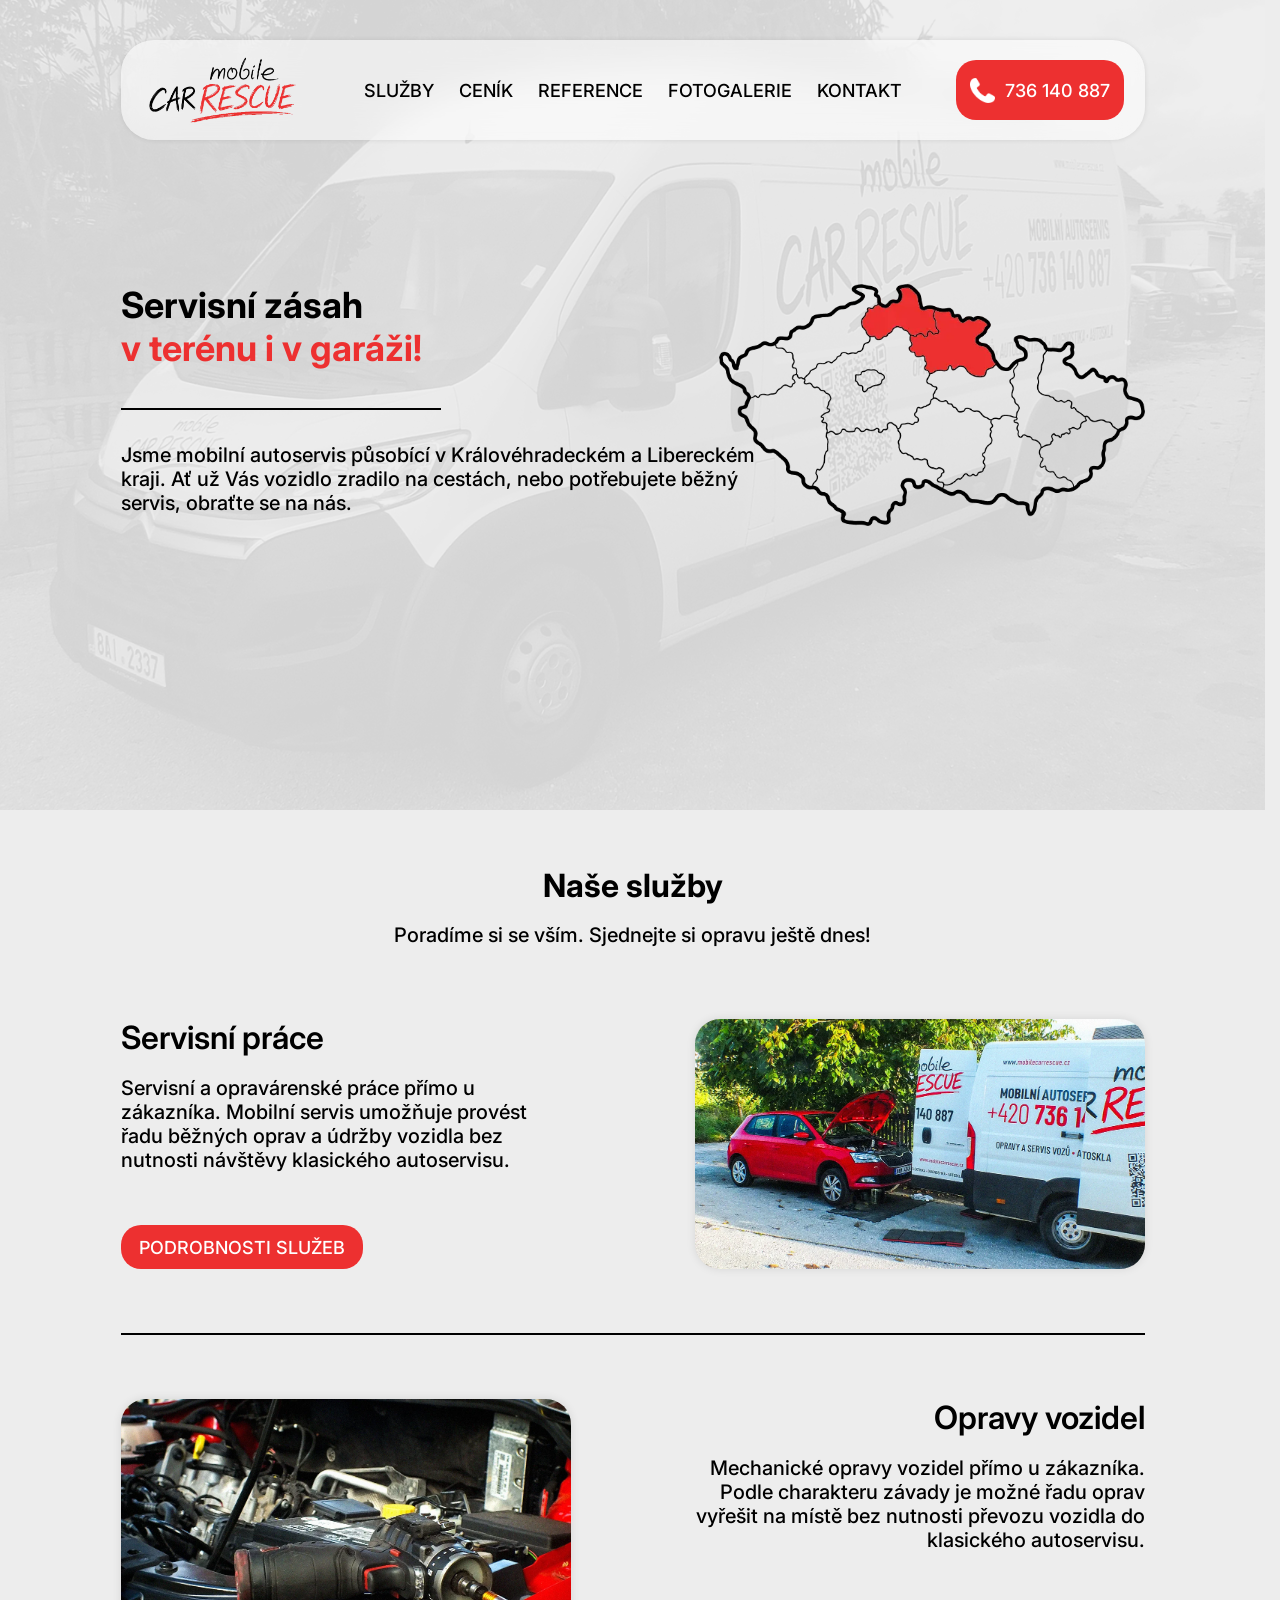
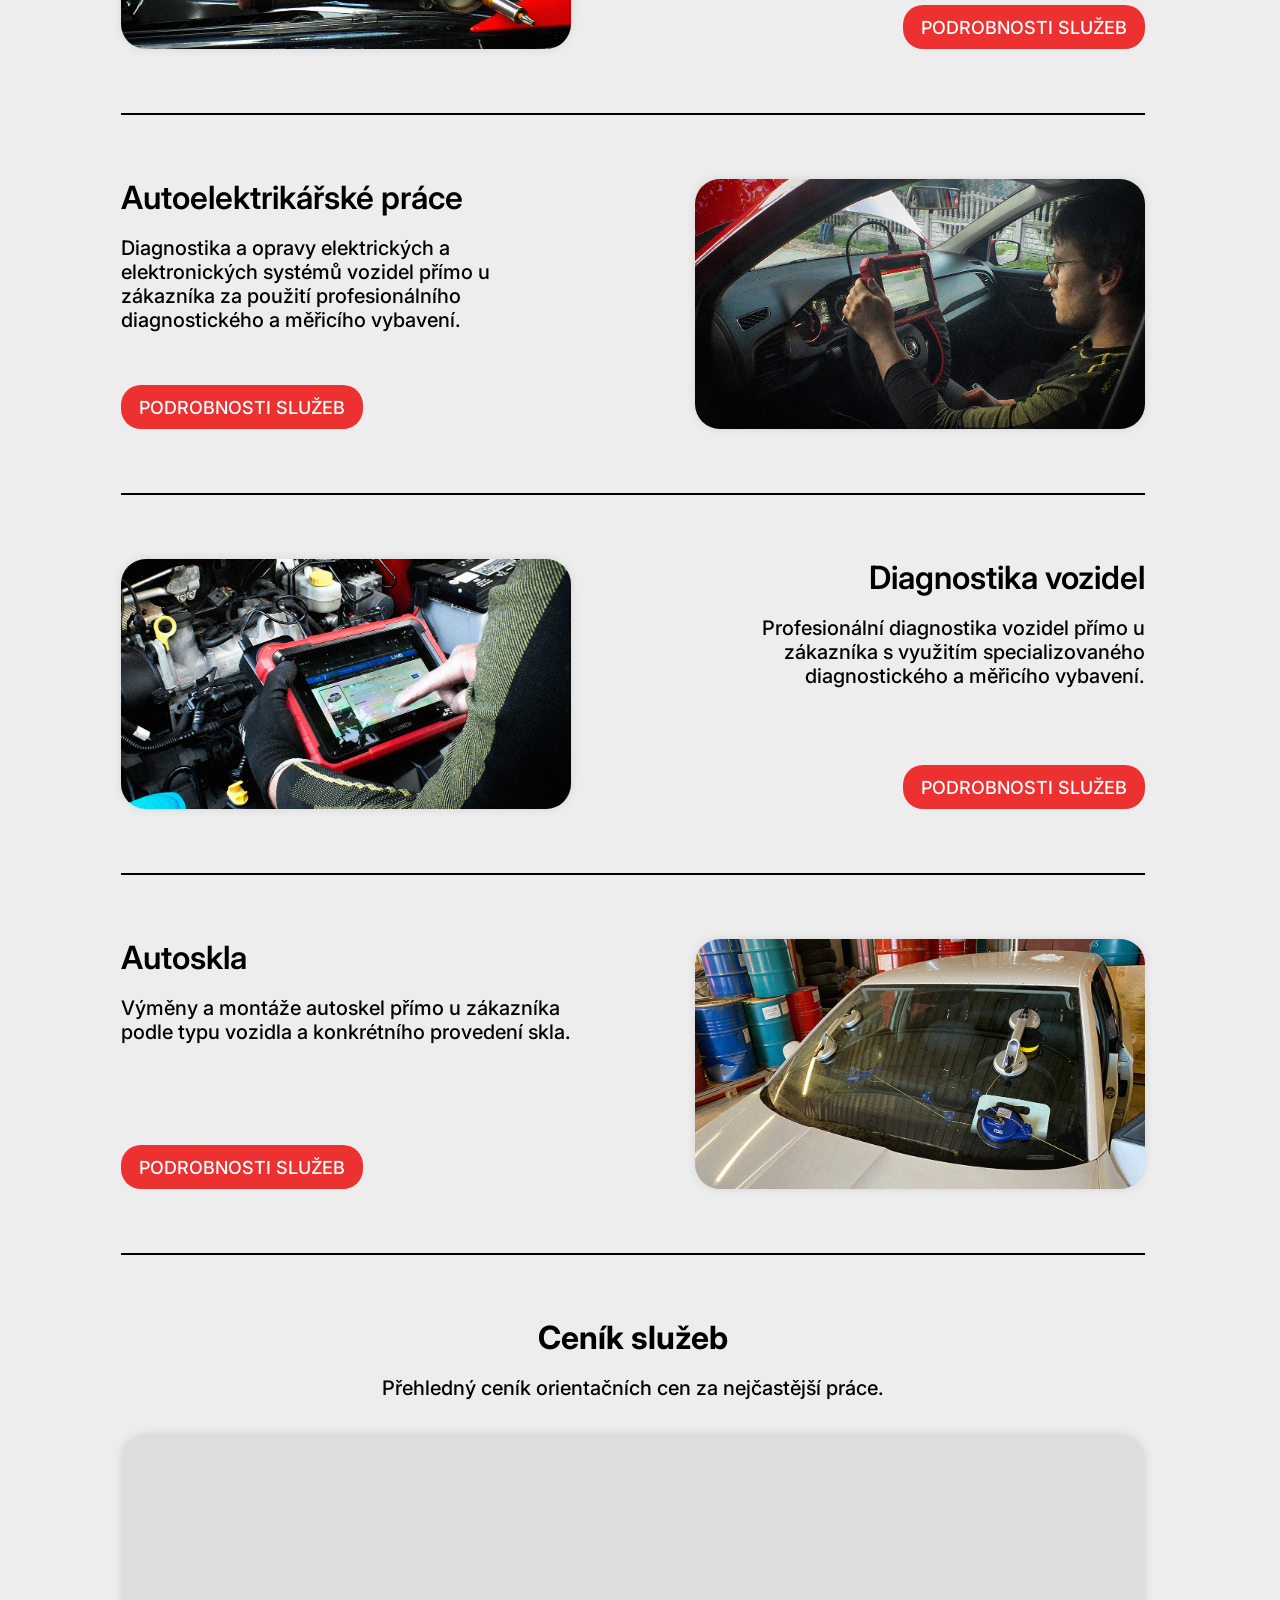
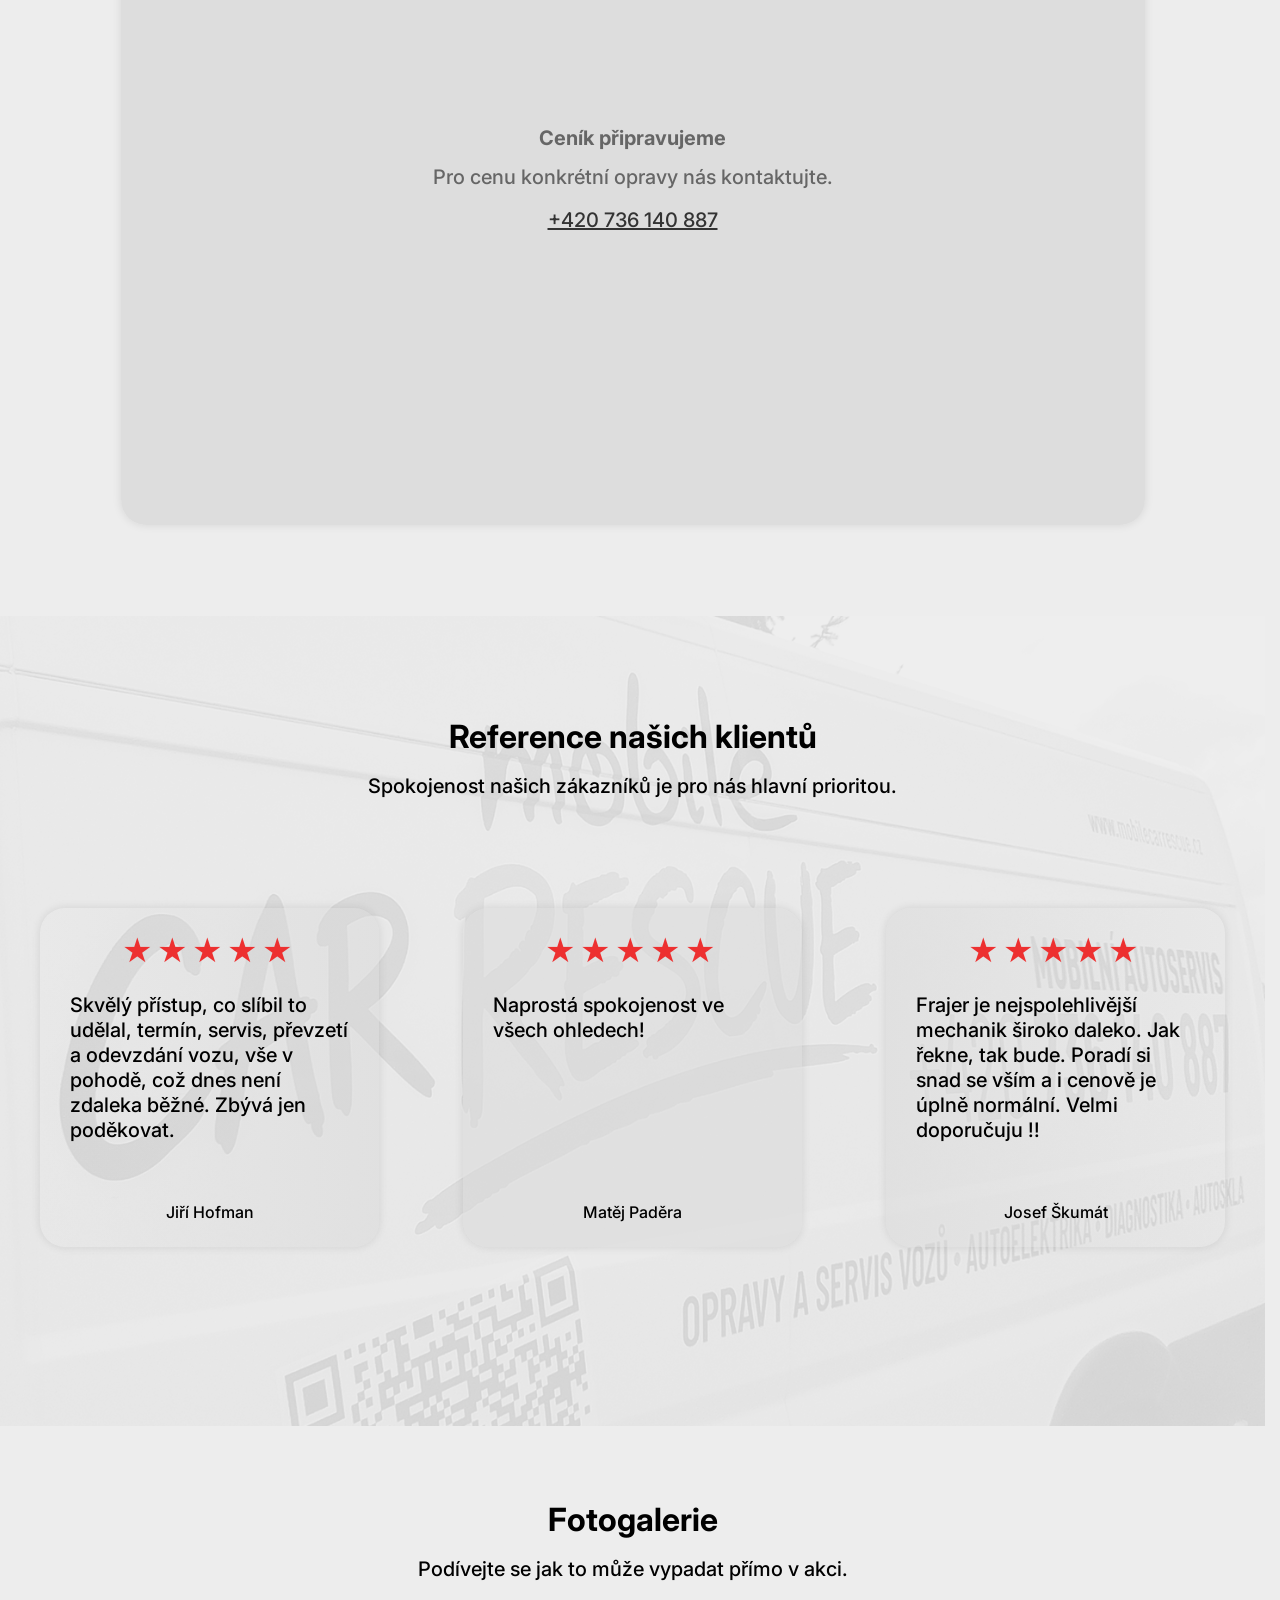
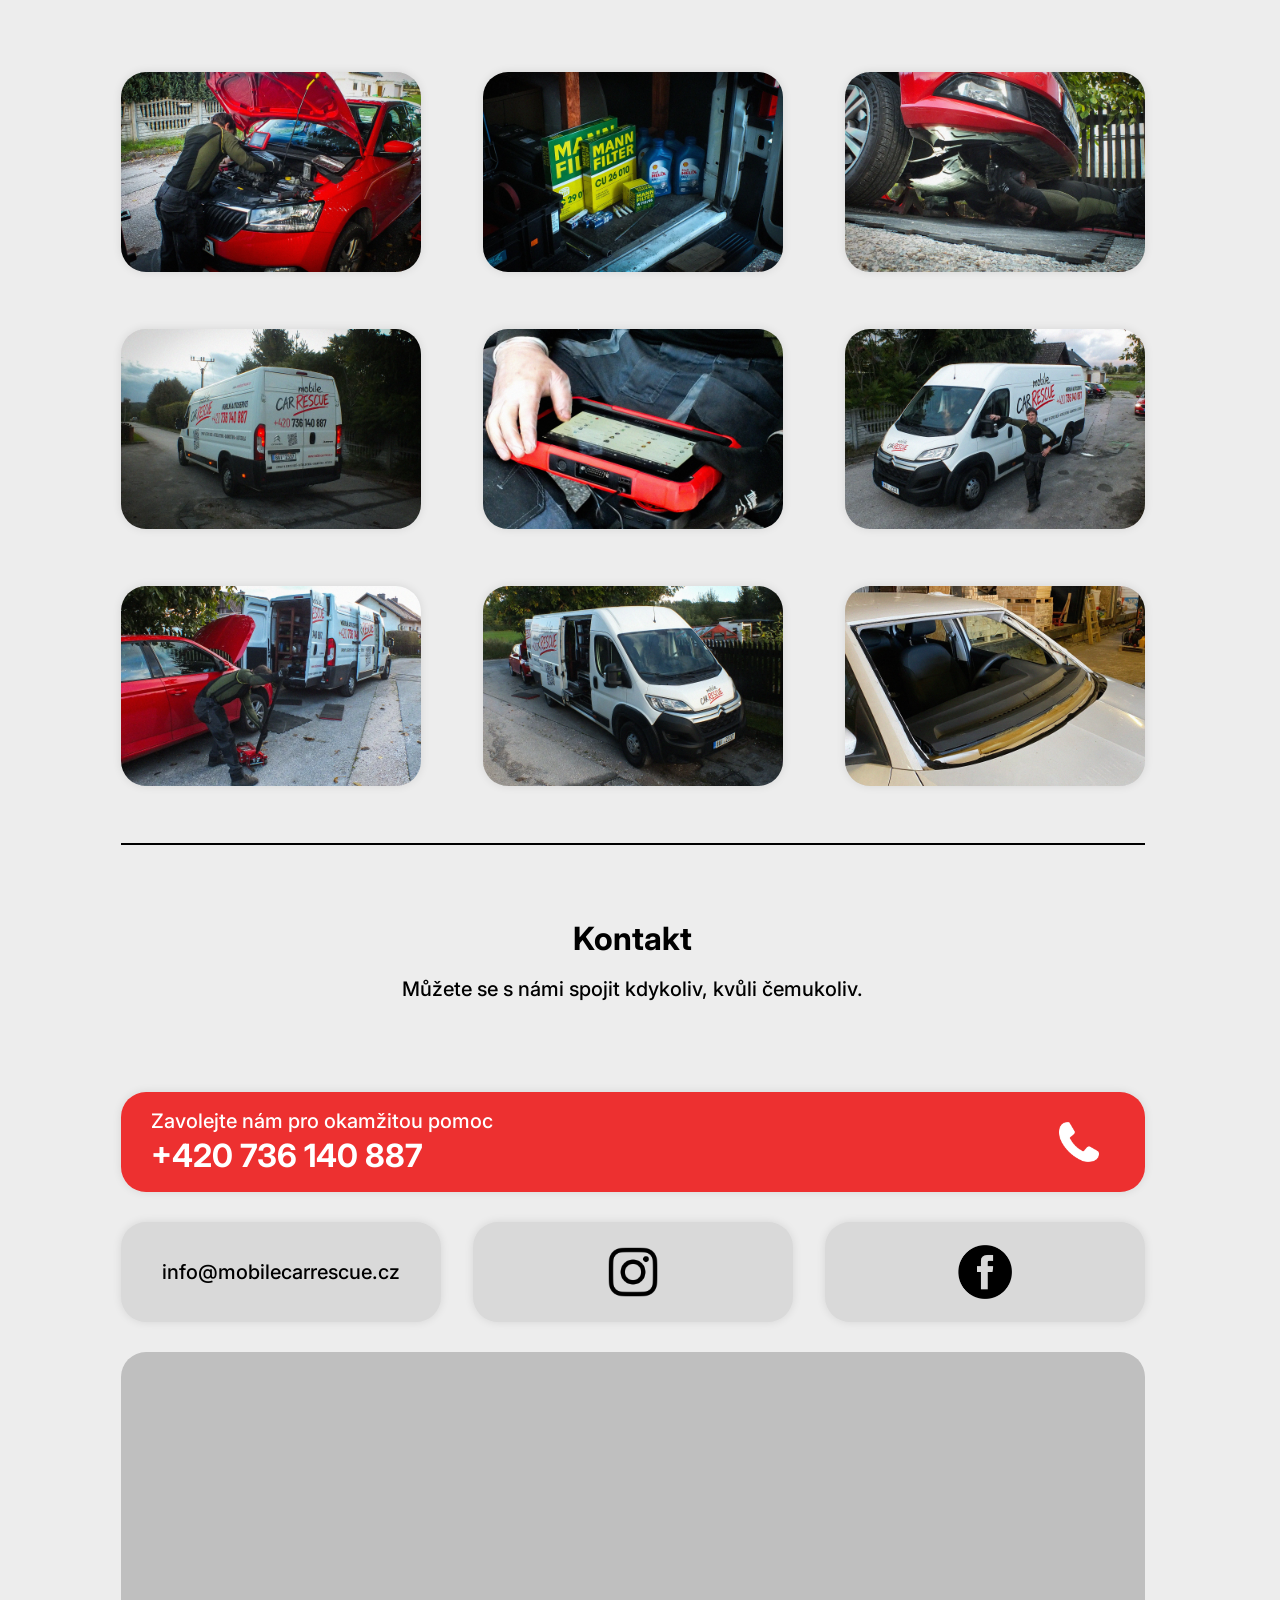
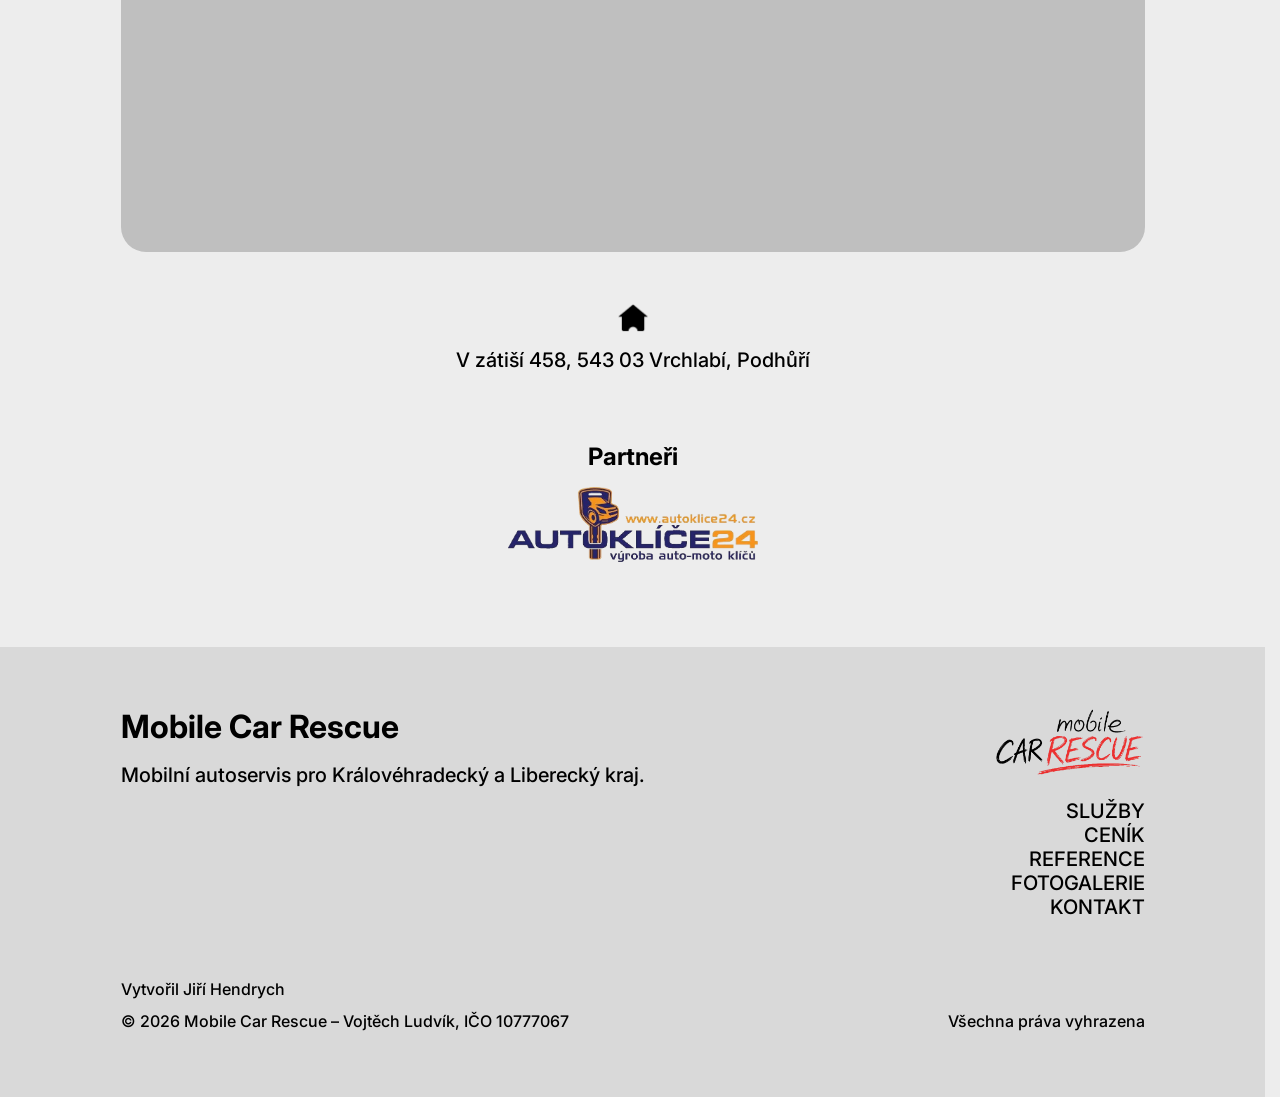
==== commit d02a093d: "Update 3.0.0 - Complete rewrite from scratch - Merged all pages into one - Navigation now works with" ====
--- a/index.html
+++ b/index.html
@@ -72,8 +72,11 @@
                 <p>Poradíme si se vším. Sjednejte si opravu ještě dnes!</p>
             </div>
             <article class="service">
-                <div class="service-photo placeholder" role="img" aria-label="Fotografie služby připravujeme">
-                    <img src="service-photo1.webp">
+                <div class="service-photo placeholder service-slideshow" role="img" aria-label="Servisní práce">
+                    <img src="service-photo1.webp" alt="">
+                    <img src="service-photo1-2.webp" alt="">
+                    <img src="service-photo1-1.webp" alt="">
+                    <img src="service-photo1-3.webp" alt="">
                 </div>
                 <div class="service-copy">
                     <h3>Servisní práce</h3>
@@ -83,8 +86,11 @@
                 </div>
             </article>
             <article class="service">
-                <div class="service-photo placeholder" role="img" aria-label="Fotografie služby připravujeme">
-                    <img src="service-photo2.webp">
+                <div class="service-photo placeholder service-slideshow" role="img" aria-label="Opravy vozidel">
+                    <img src="service-photo2.webp" alt="">
+                    <img src="service-photo2-1.webp" alt="">
+                    <img src="service-photo2-3.webp" alt="">
+                    <img src="service-photo2-2.webp" alt="">
                 </div>
                 <div class="service-copy">
                     <h3>Opravy vozidel</h3>
@@ -94,7 +100,7 @@
                 </div>
             </article>
             <article class="service">
-                <div class="service-photo placeholder" role="img" aria-label="Fotografie služby připravujeme">
+                <div class="service-photo placeholder" role="img" aria-label="Autoelektrikářské práce">
                     <img src="service-photo3.webp">
                 </div>
                 <div class="service-copy">
@@ -105,8 +111,9 @@
                 </div>
             </article>
             <article class="service">
-                <div class="service-photo placeholder" role="img" aria-label="Fotografie služby připravujeme">
-                    <img src="service-photo4.webp">
+                <div class="service-photo placeholder service-slideshow" role="img" aria-label="Diagnostika vozidel">
+                    <img src="service-photo4.webp" alt="">
+                    <img src="service-photo4-1.webp" alt="">
                 </div>
                 <div class="service-copy">
                     <h3>Diagnostika vozidel</h3>
@@ -115,8 +122,10 @@
                 </div>
             </article>
             <article class="service">
-                <div class="service-photo placeholder" role="img" aria-label="Fotografie služby připravujeme">
-                    <img src="service-photo5.webp">
+                <div class="service-photo placeholder service-slideshow" role="img" aria-label="Autoskla">
+                    <img src="service-photo5.webp" alt="">
+                    <img src="gallery9.webp" alt="">
+                    <img src="service-photo5-2.webp" alt="">
                 </div>
                 <div class="service-copy">
                     <h3>Autoskla</h3>
--- a/style.css
+++ b/style.css
@@ -354,6 +354,7 @@
 
 .service-copy h3 {
     margin-bottom: 8px;
+    font-weight: 600;
 }
 
 .service-copy p {
@@ -989,6 +990,43 @@
     height: auto;
 }
 
+.service-photo.service-slideshow {
+    position: relative;
+    overflow: hidden;
+}
+
+.service-photo.service-slideshow img {
+    position: absolute;
+    inset: 0;
+    width: 100%;
+    height: 100%;
+    object-fit: cover;
+    opacity: 0;
+    transition: opacity 0.6s ease;
+}
+
+.service-photo.service-slideshow img:first-child {
+    opacity: 1;
+}
+
+.service-photo.service-slideshow.is-ready img {
+    opacity: 0;
+}
+
+.service-photo.service-slideshow.is-ready img.is-active {
+    opacity: 1;
+}
+
+.service-photo.service-slideshow.is-ready img.is-previous {
+    opacity: 1;
+    z-index: 1;
+}
+
+.service-photo.service-slideshow.is-ready img.is-active {
+    opacity: 1;
+    z-index: 2;
+}
+
 @media (hover: hover) {
     .gallery-photo:hover {
         box-shadow: 0 6px 20px #00000026;
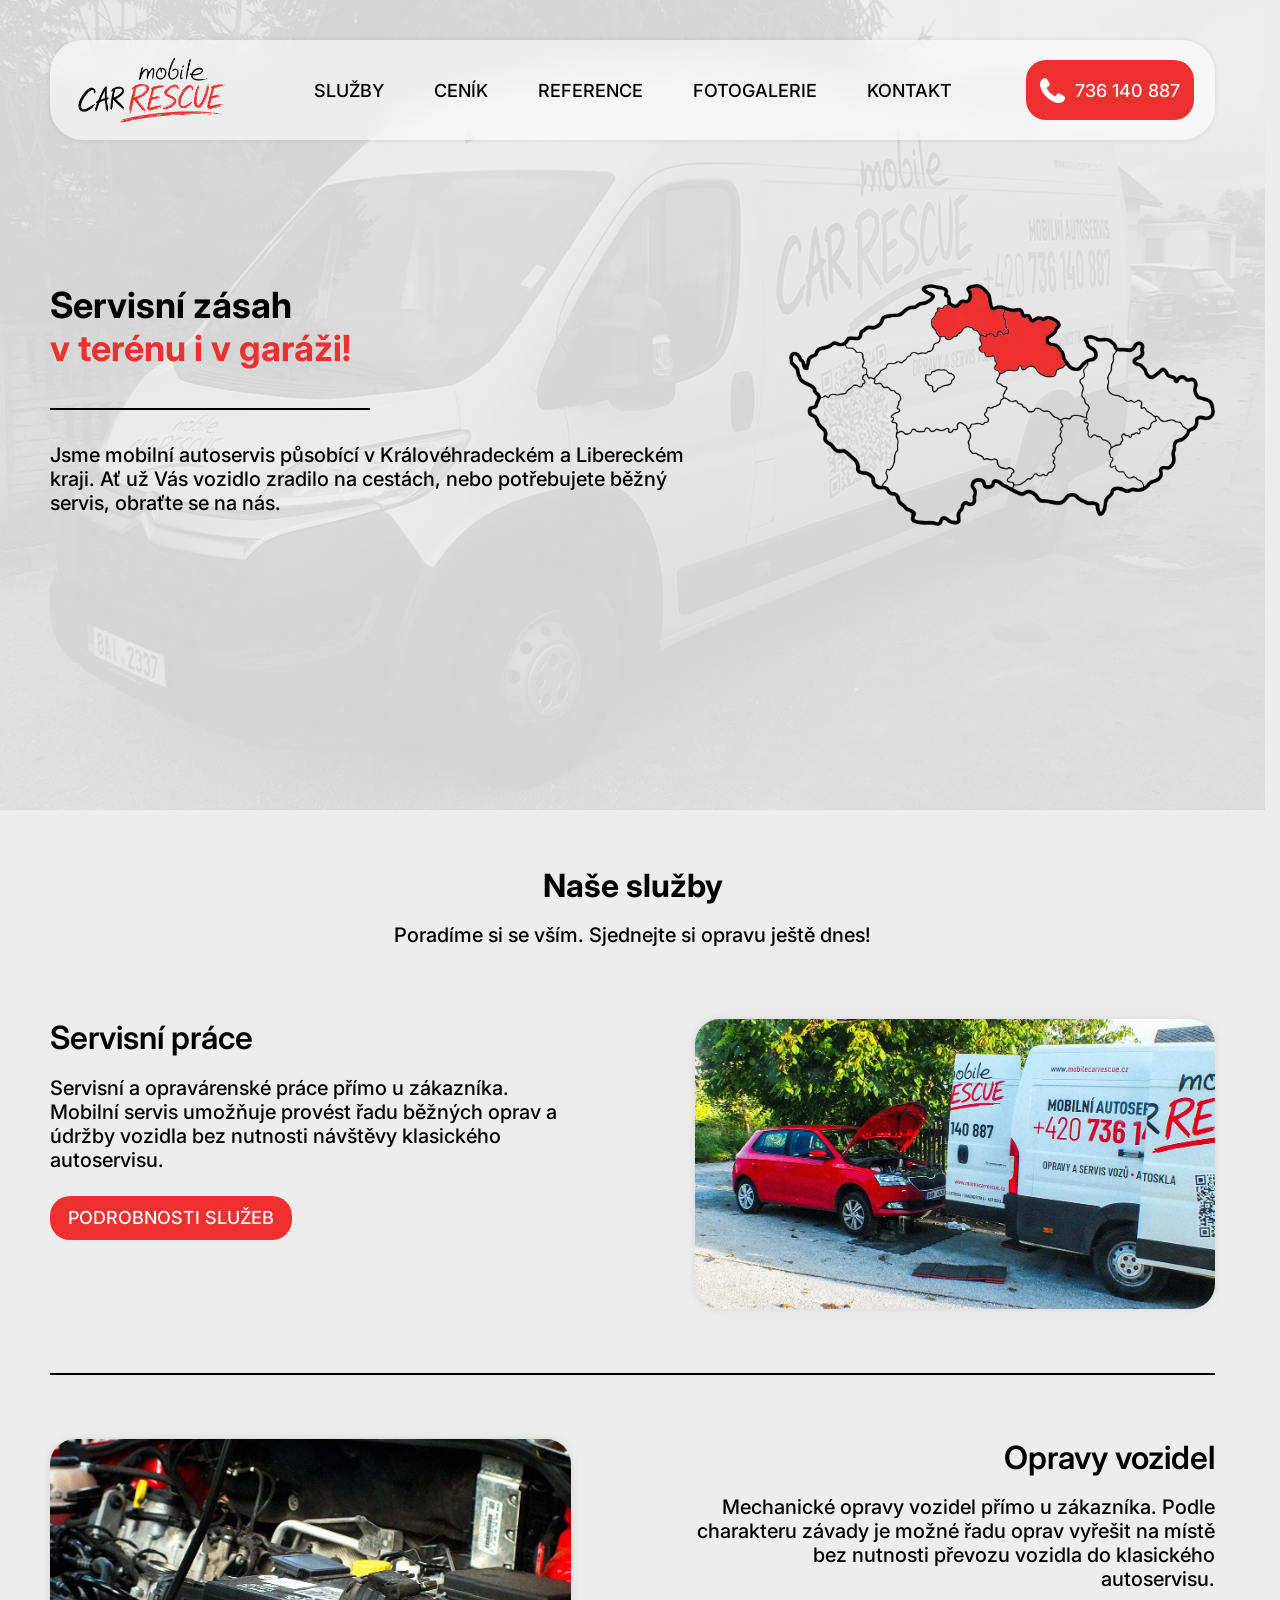
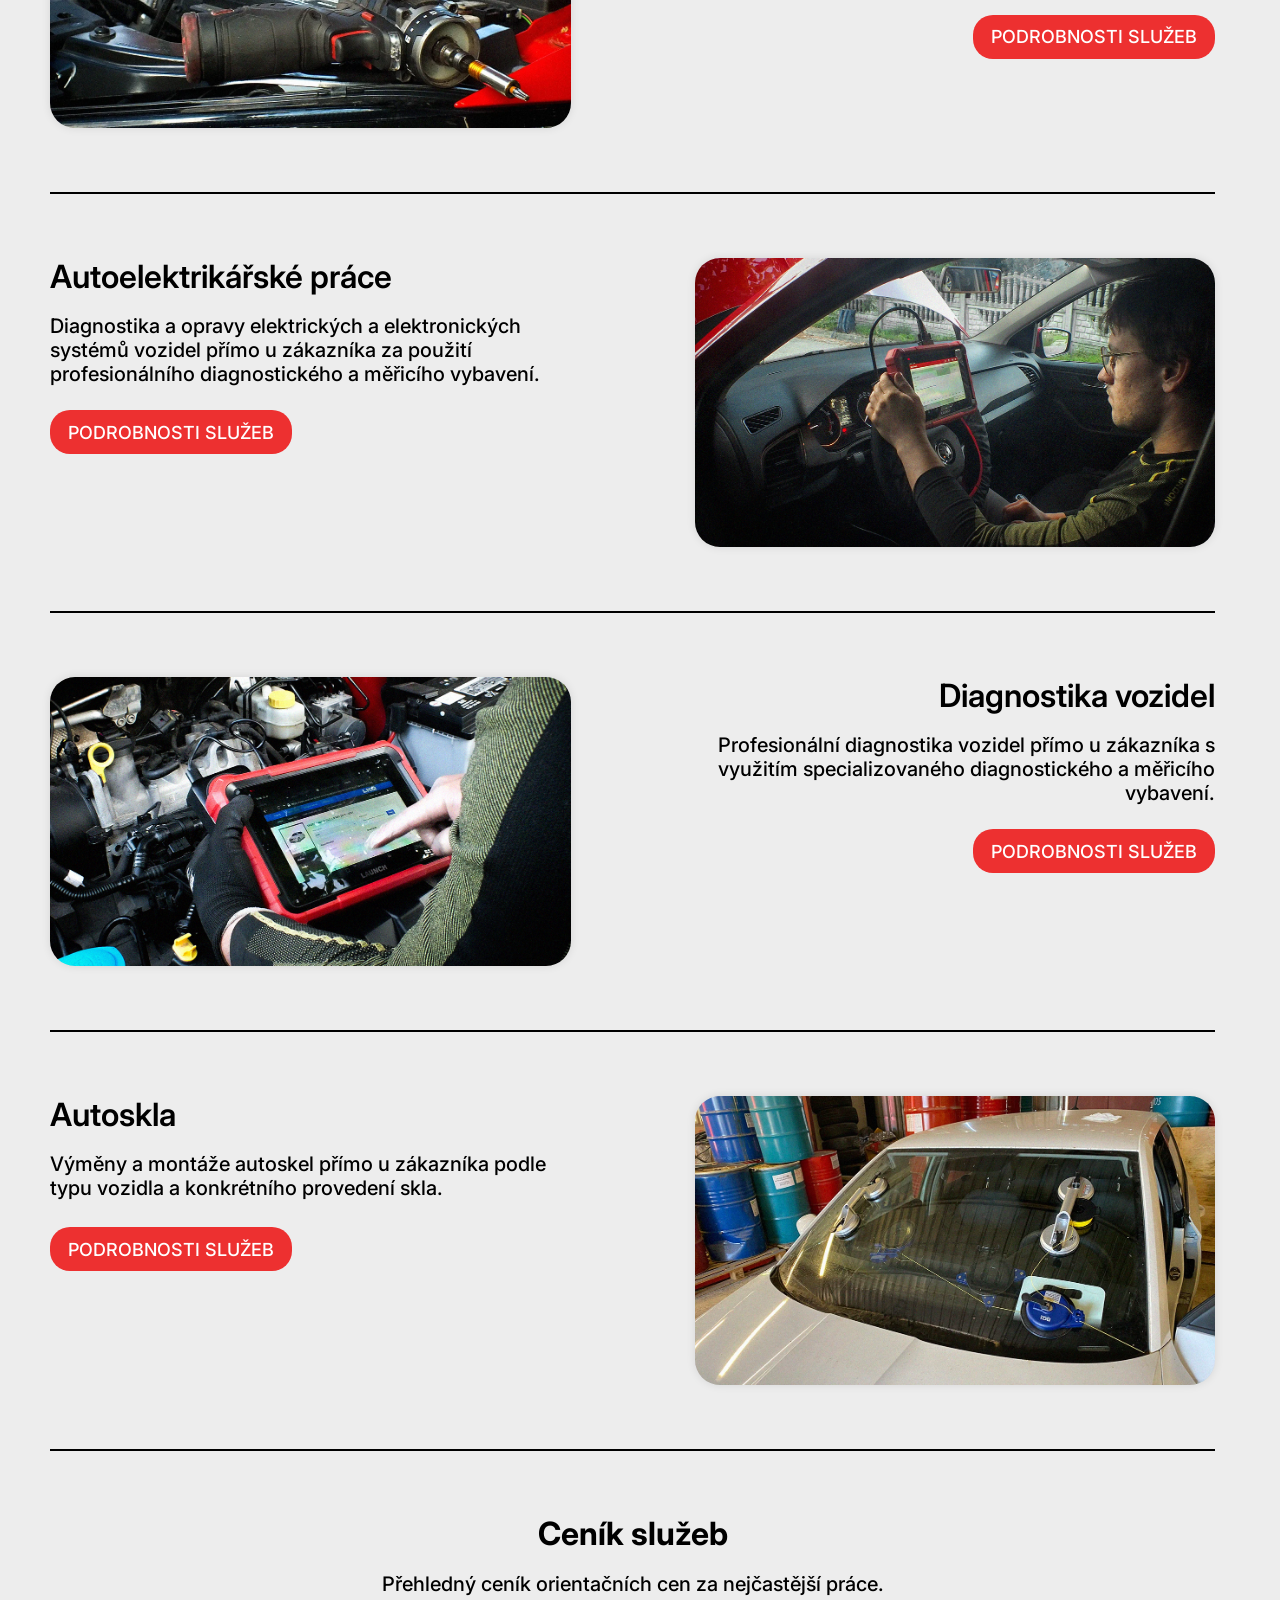
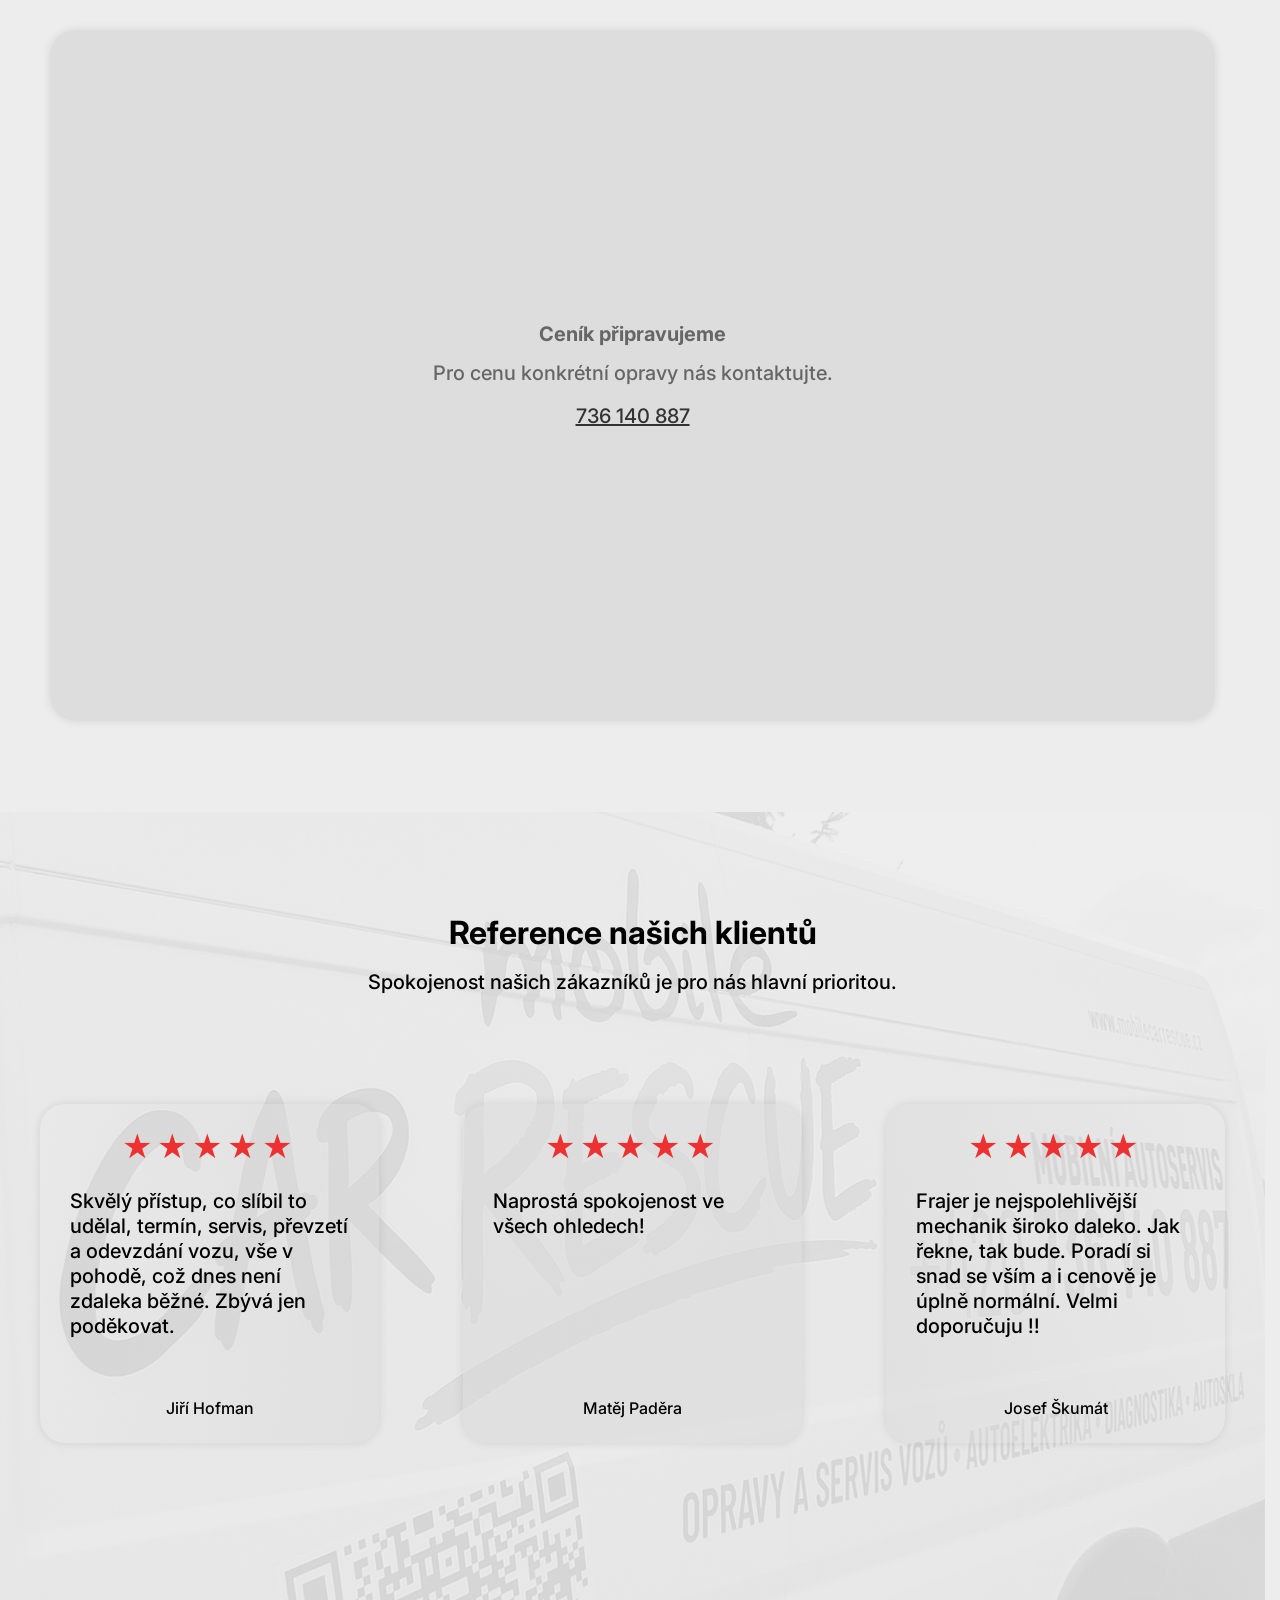
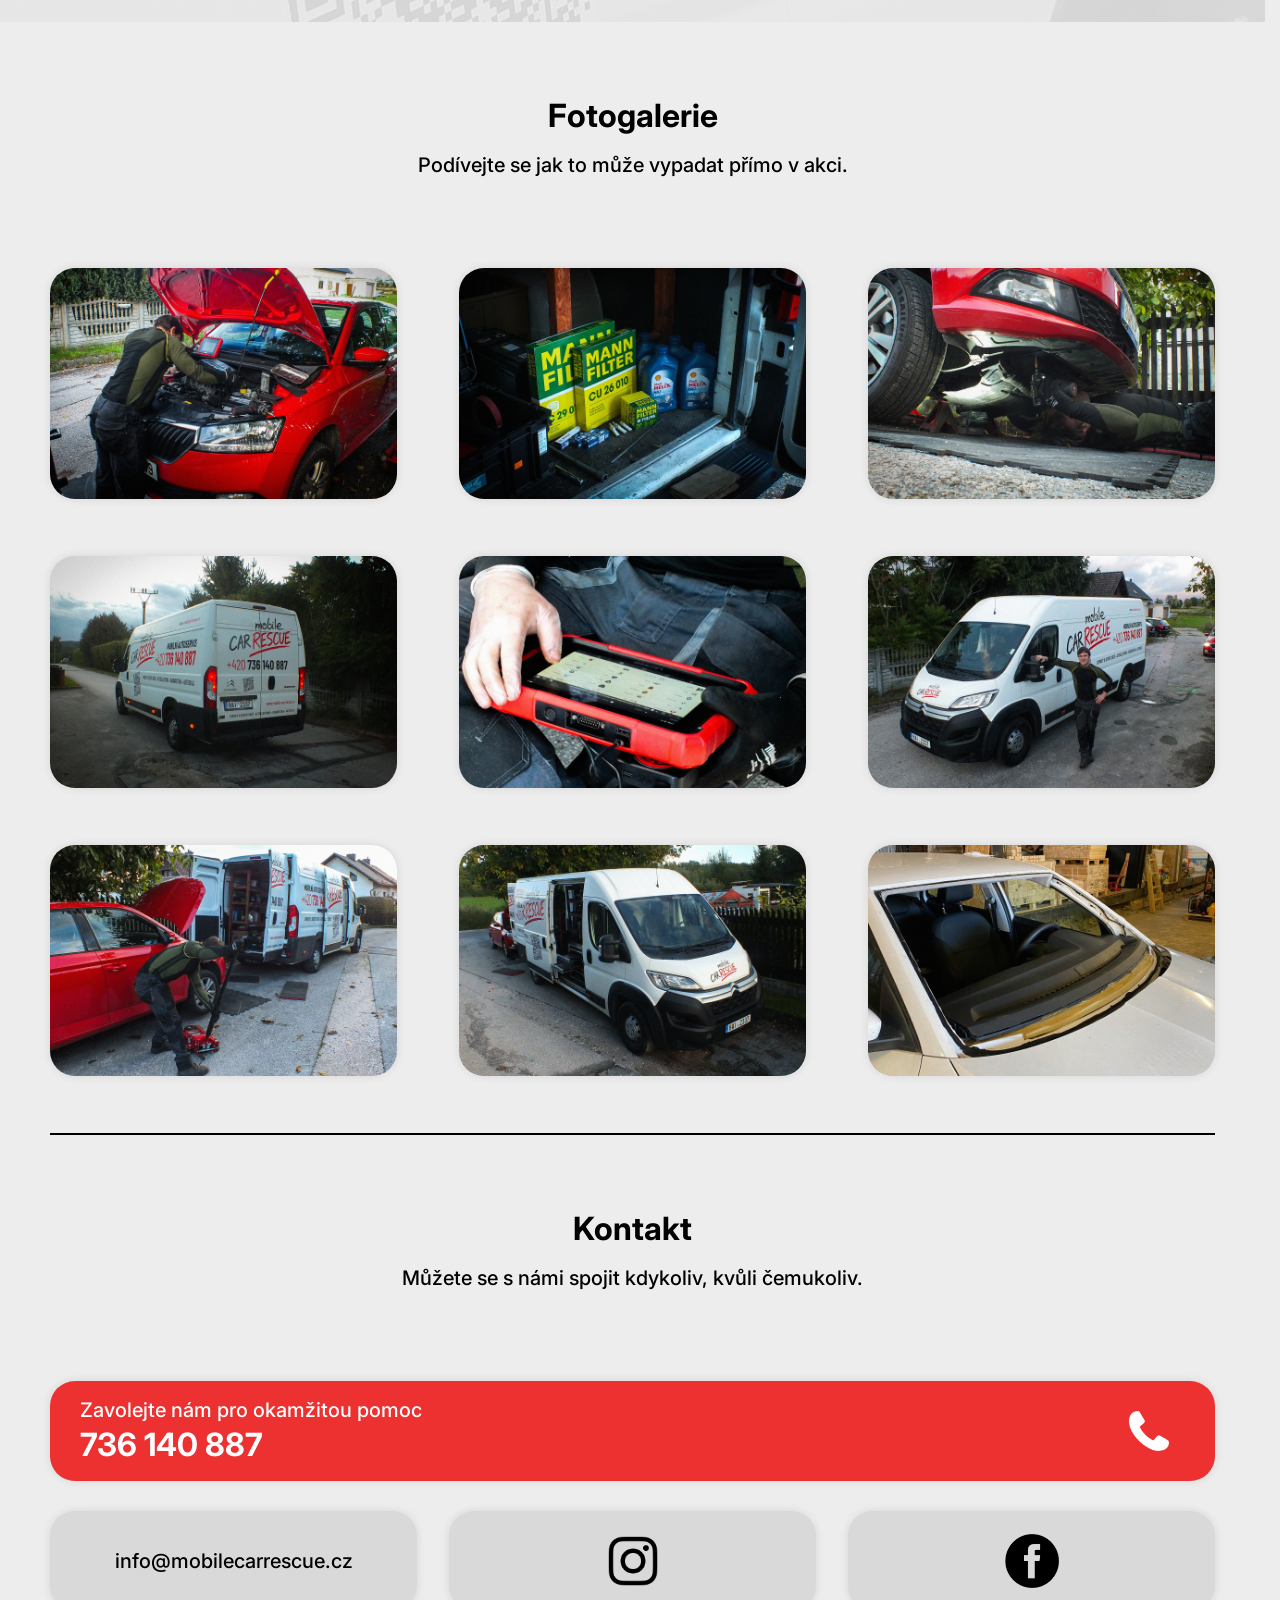
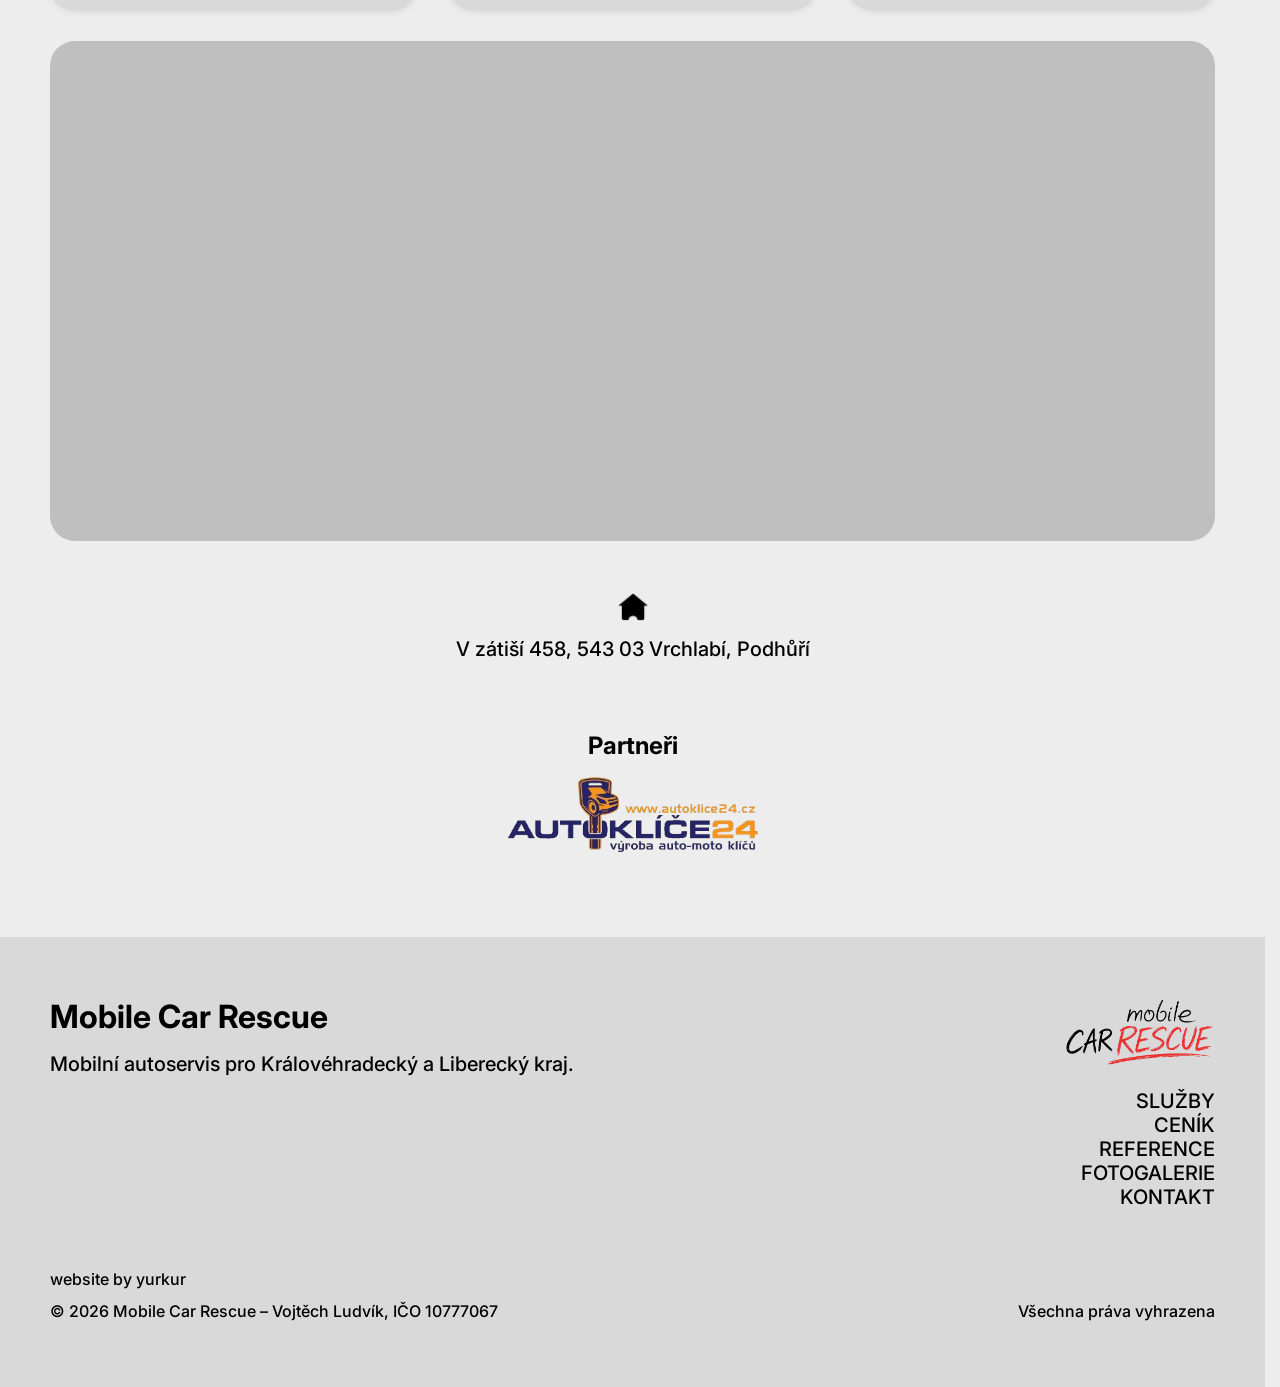
==== commit 128e96e2: "Update 3.0.0 - Complete rewrite from scratch - Overhauled visual design - Merged all pages into one " ====
--- a/index.html
+++ b/index.html
@@ -143,7 +143,7 @@
             <div class="price-placeholder placeholder">
                 <div>
                     <h3>Ceník připravujeme</h3>
-                    <p>Pro cenu konkrétní opravy nás kontaktujte.</p><a href="tel:+420736140887">+420 736 140 887</a>
+                    <p>Pro cenu konkrétní opravy nás kontaktujte.</p><a href="tel:+420736140887">736 140 887</a>
                 </div>
             </div>
         </section>
@@ -232,7 +232,7 @@
             <a class="call-banner" href="tel:+420736140887">
                 <div>
                     <span>Zavolejte nám pro okamžitou pomoc</span>
-                    <strong>+420 736 140 887</strong>
+                    <strong>736 140 887</strong>
                 </div>
                 <img src="phone.webp" alt="" width="40" height="40">
             </a>
@@ -288,7 +288,7 @@
                     <a href="#kontakt">KONTAKT</a>
                 </nav>
             </div>
-            <p class="author">Vytvořil Jiří Hendrych</p>
+            <p class="author">website by yurkur</p>
             <div class="copyright">
                 <span>© 2026 Mobile Car Rescue – Vojtěch Ludvík, IČO 10777067</span>
                 <span>Všechna práva vyhrazena</span>
@@ -302,7 +302,7 @@
         <div class="dialog-content">
 
         </div>
-        <a class="button" href="tel:+420736140887">ZAVOLAT +420 736 140 887</a>
+        <a class="button" href="tel:+420736140887">ZAVOLAT 736 140 887</a>
     </dialog>
     <template id="service-details-1">
         <p>Provádím servisní a opravárenské práce přímo u zákazníka. Mobilní servis umožňuje provést řadu běžných oprav
--- a/style.css
+++ b/style.css
@@ -101,7 +101,7 @@
 
 .wrap {
     width: calc(100% - 68px);
-    max-width: 1024px;
+    max-width: 1200px;
     margin-inline: auto;
 }
 
@@ -762,7 +762,7 @@
     display: inline-block;
     background: transparent;
     transition: color 0.25s ease,
-    transform 0.25s ease;
+        transform 0.25s ease;
 }
 
 .header #navigation a:hover {
@@ -801,7 +801,7 @@
     flex-shrink: 0;
 }
 
-.review > span {
+.review>span {
     flex-shrink: 0;
 }
 
@@ -1137,7 +1137,7 @@
         scroll-margin-top: 0;
     }
 
-    .footer-main > .author {
+    .footer-main>.author {
         font-size: 10px;
     }
 
@@ -1234,7 +1234,7 @@
     .header nav {
         position: static;
         display: flex;
-        gap: 25px;
+        gap: 50px;
         padding: 0;
         box-shadow: none;
         background: none;
@@ -1366,7 +1366,7 @@
     }
 
     .service-copy .button {
-        margin-top: auto;
+        margin-top: 24px;
         font-size: 18px;
         min-height: 44px;
     }
@@ -1531,48 +1531,6 @@
         font-size: 14px;
     }
 
-    @media (max-width: 1199px) {
-        .header {
-            gap: 15px;
-        }
-    }
-
-    @media (max-width: 1199px) {
-        .header nav {
-            gap: 14px;
-        }
-    }
-
-    @media (max-width: 1199px) {
-        .header nav a {
-            font-size: 14px;
-        }
-    }
-
-    @media (max-width: 1199px) {
-        .header-call {
-            font-size: 14px;
-        }
-    }
-
-    @media (max-width: 1199px) {
-        .brand img {
-            width: 130px;
-        }
-    }
-
-    @media (max-width: 1199px) {
-        .service {
-            gap: 65px;
-        }
-    }
-
-    @media (max-width: 1199px) {
-        .region {
-            width: 36%;
-        }
-    }
-
     .review {
         border-radius: 25px;
     }
@@ -1613,7 +1571,9 @@
     }
 
     .service-photo {
-        aspect-ratio: auto;
+        height: auto;
+        aspect-ratio: 9 / 5;
+        align-self: start;
     }
 
     html {
@@ -1670,11 +1630,9 @@
 
     .review-side:last-child {
         transform: none;
-        background: linear-gradient(
-            90deg,
-            #d9d9d980,
-            transparent
-        );
+        background: linear-gradient(90deg,
+                #d9d9d980,
+                transparent);
     }
 
     .gallery-photo img {
@@ -1699,73 +1657,33 @@
         height: auto;
     }
 
-}
-
-@media (prefers-reduced-motion: reduce) {
-    html {
-        scroll-behavior: auto;
-    }
-
-    * {
-        transition: none !important;
-    }
-
-    *:before {
-        transition: none !important;
-    }
-
-    *:after {
-        transition: none !important;
-    }
-
-    .header #navigation a {
-        transition: none;
-    }
-
-    .header #navigation a:hover {
-        transform: none;
-    }
-
-    .contact-links a {
-        transition: none;
-        transform: none;
-    }
-
-    .gallery-photo {
-        transition: none;
-        transform: none;
-    }
-
-    .gallery-photo img {
-        transition: none;
-        transform: none;
-    }
-
-    .photo-modal {
-        transition: none;
-        transform: none;
-    }
-
-    .photo-modal::backdrop {
-        transition: none;
-        transform: none;
-    }
-
-    #details {
-        transition: none;
-        transform: none;
-    }
-
-    #details::backdrop {
-        transition: none;
-        transform: none;
-    }
-
-    @media (max-width: 1023px) {
-        .header #navigation {
-            transition: none;
-            transform: none;
+    @media (max-width: 1199px) {
+        .header {
+            gap: 15px;
         }
-    }
-
-}
+
+        .header nav {
+            gap: 14px;
+        }
+
+        .header nav a {
+            font-size: 14px;
+        }
+
+        .header-call {
+            font-size: 14px;
+        }
+
+        .brand img {
+            width: 130px;
+        }
+
+        .service {
+            gap: 65px;
+        }
+
+        .region {
+            width: 36%;
+        }
+    }
+}
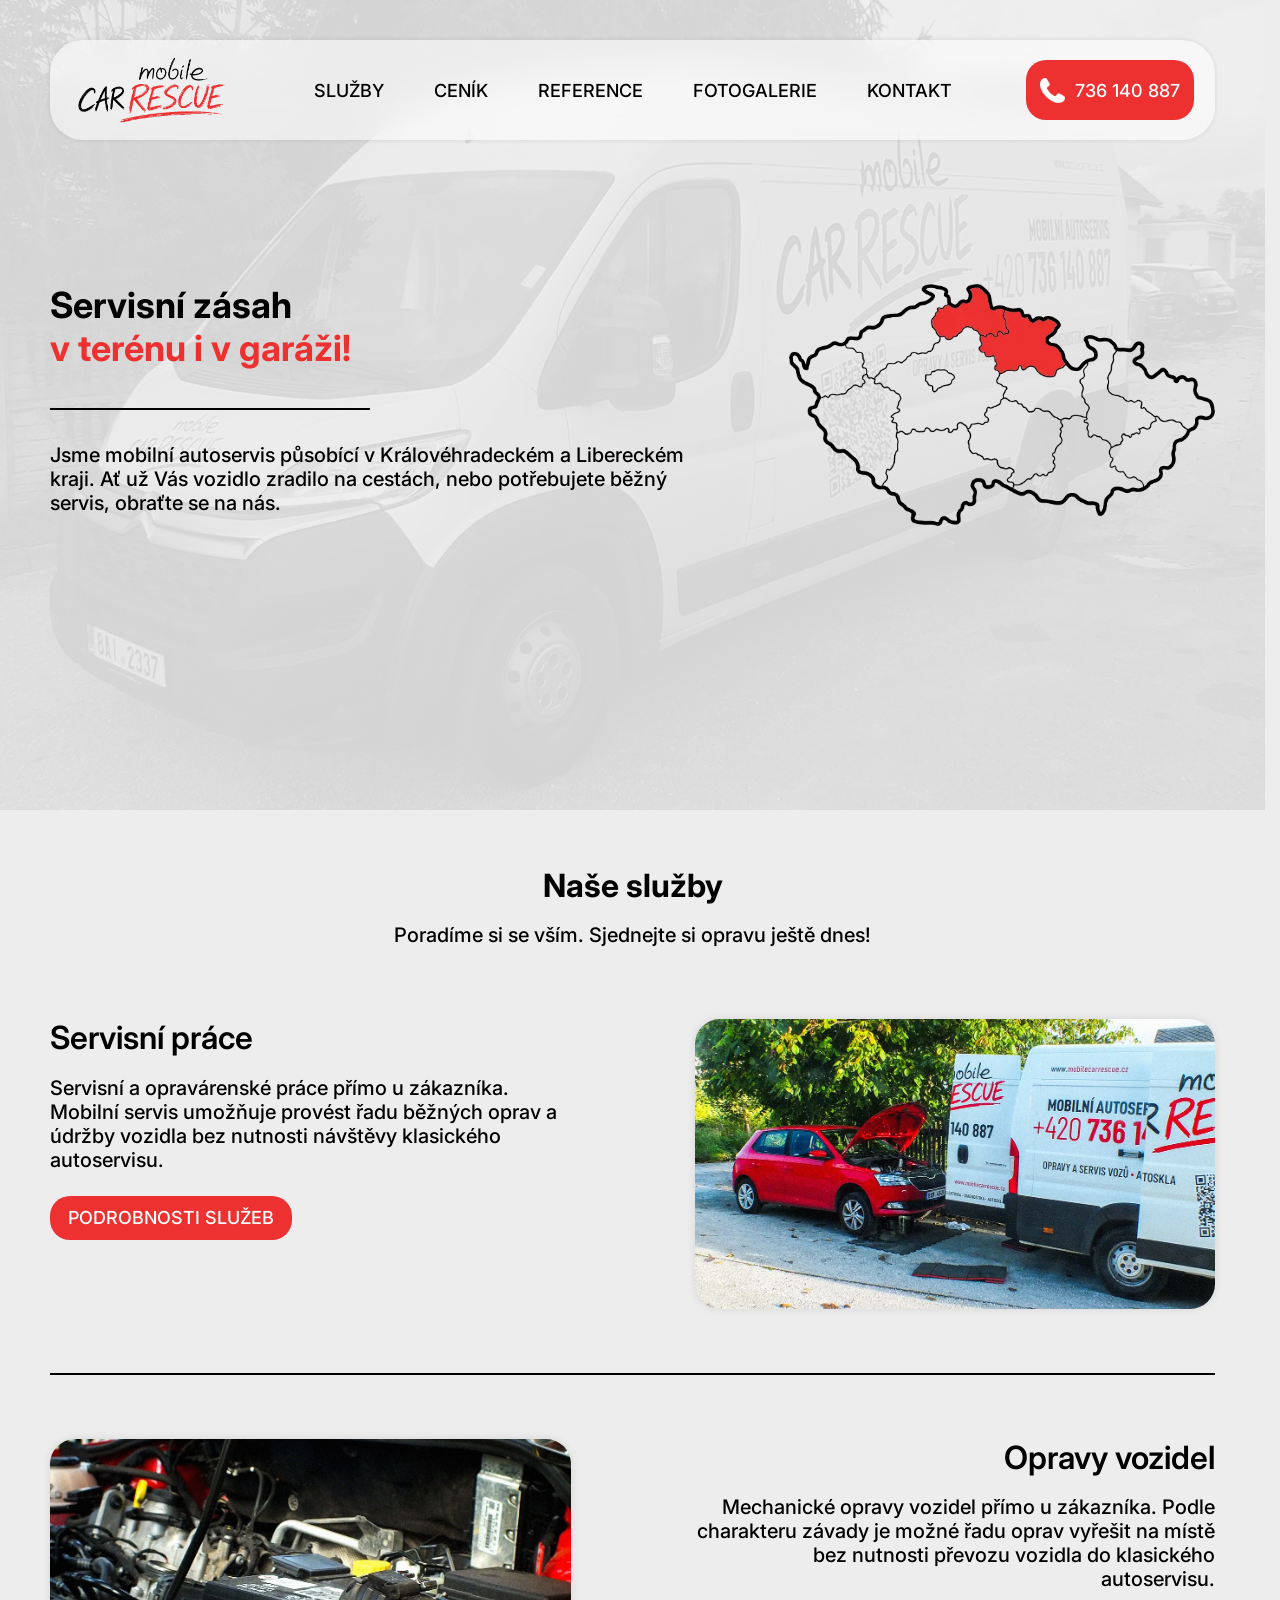
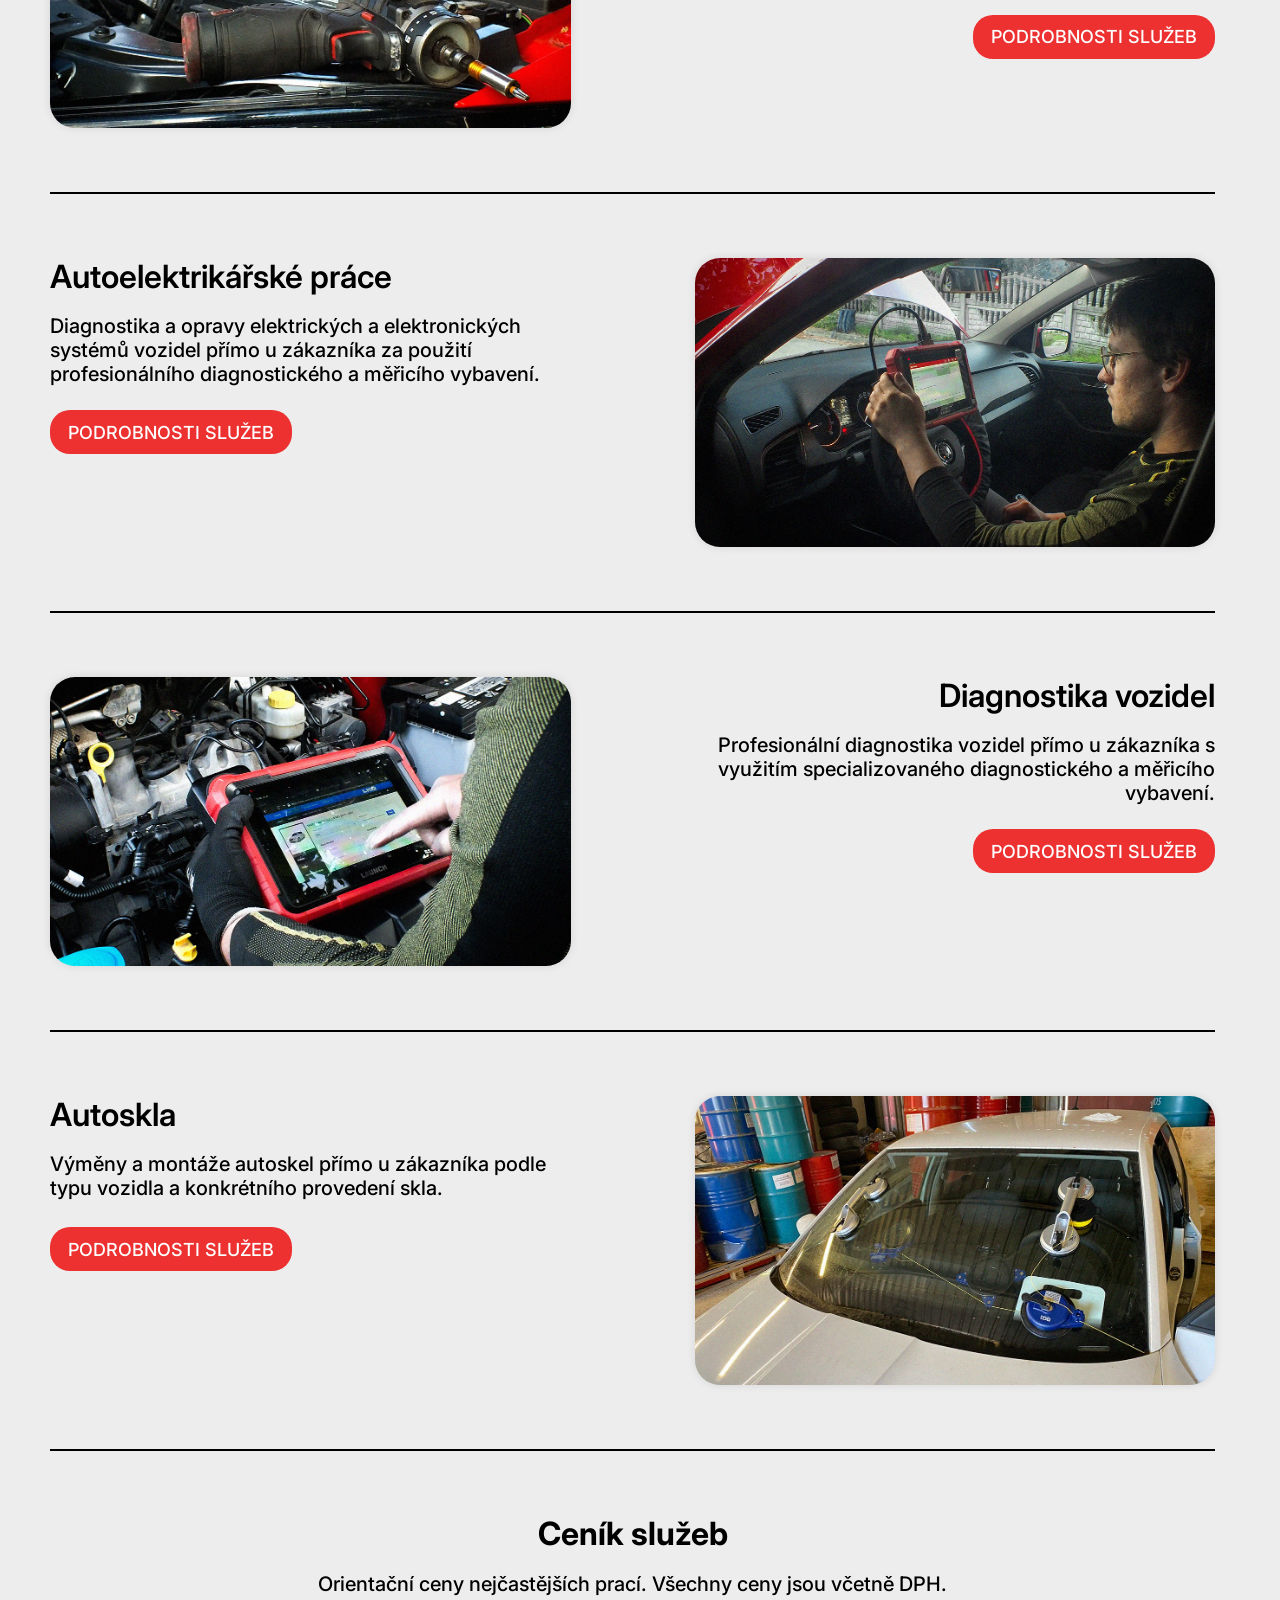
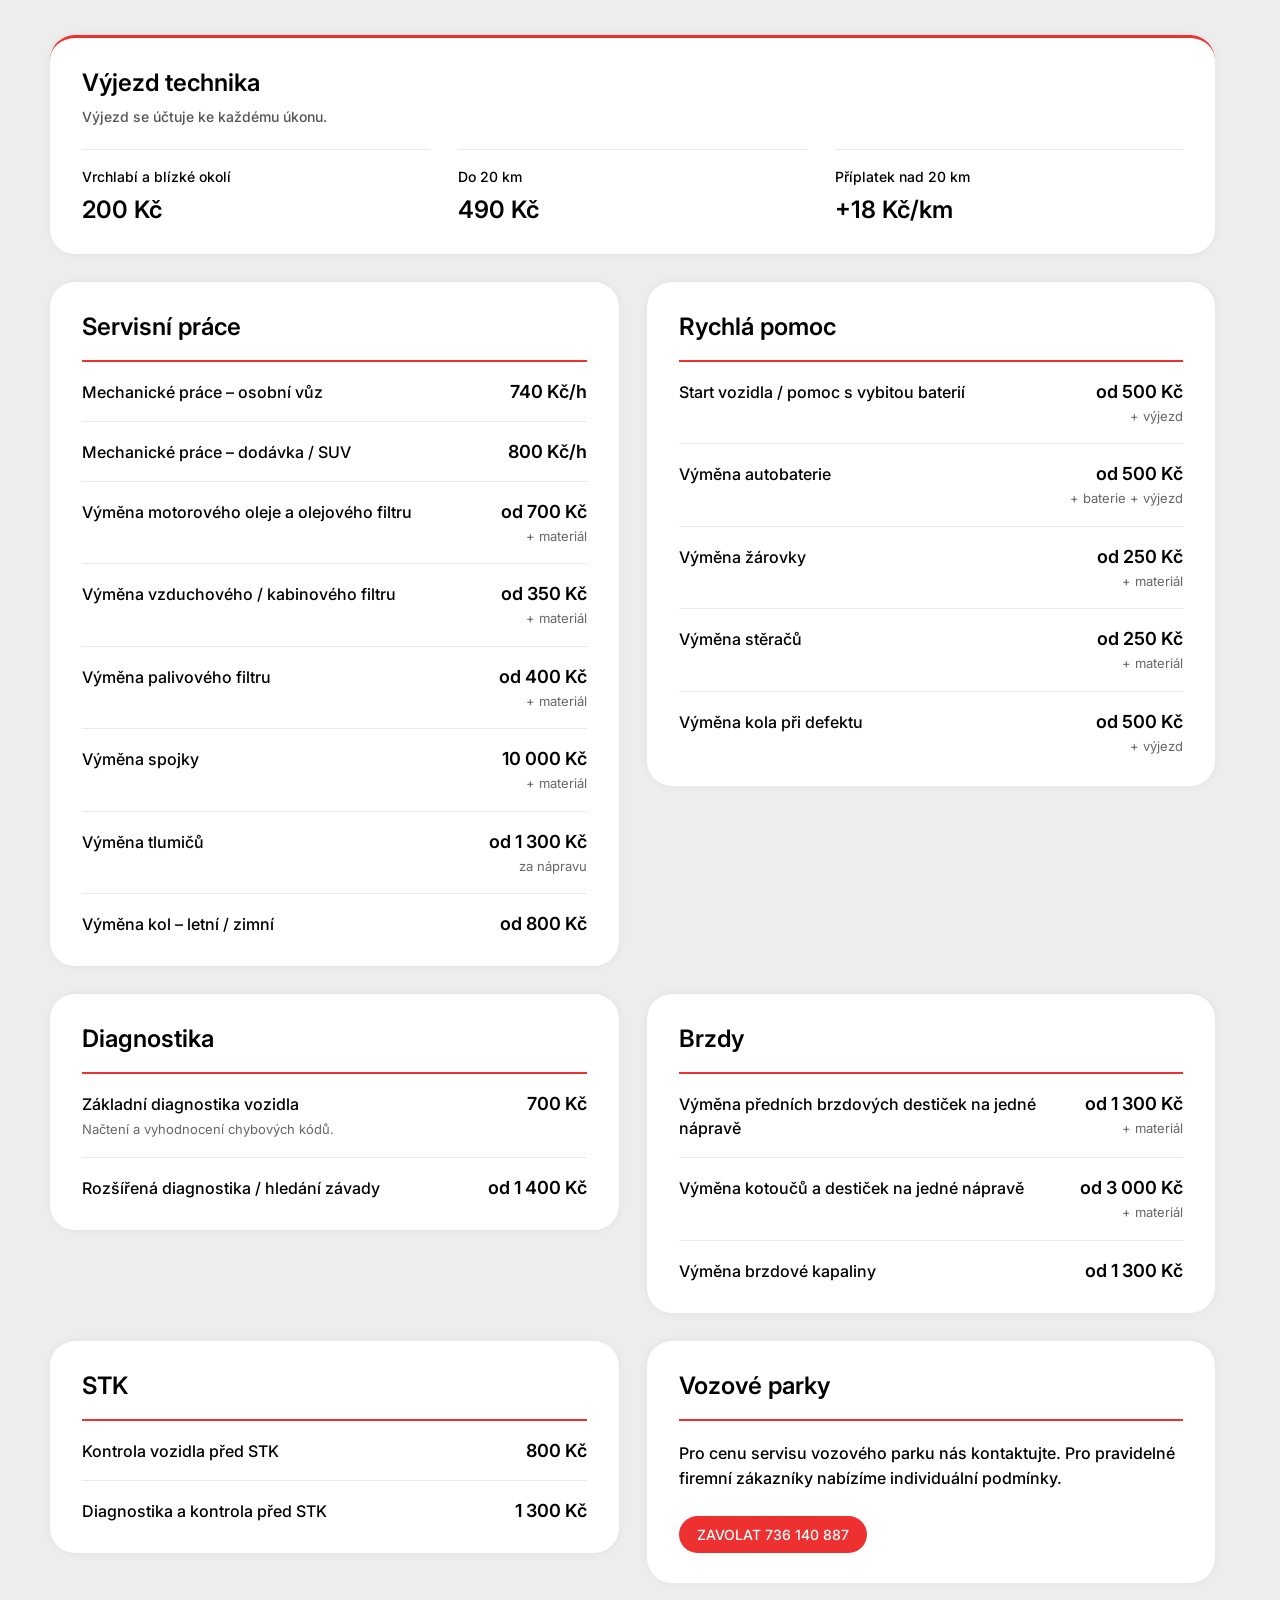
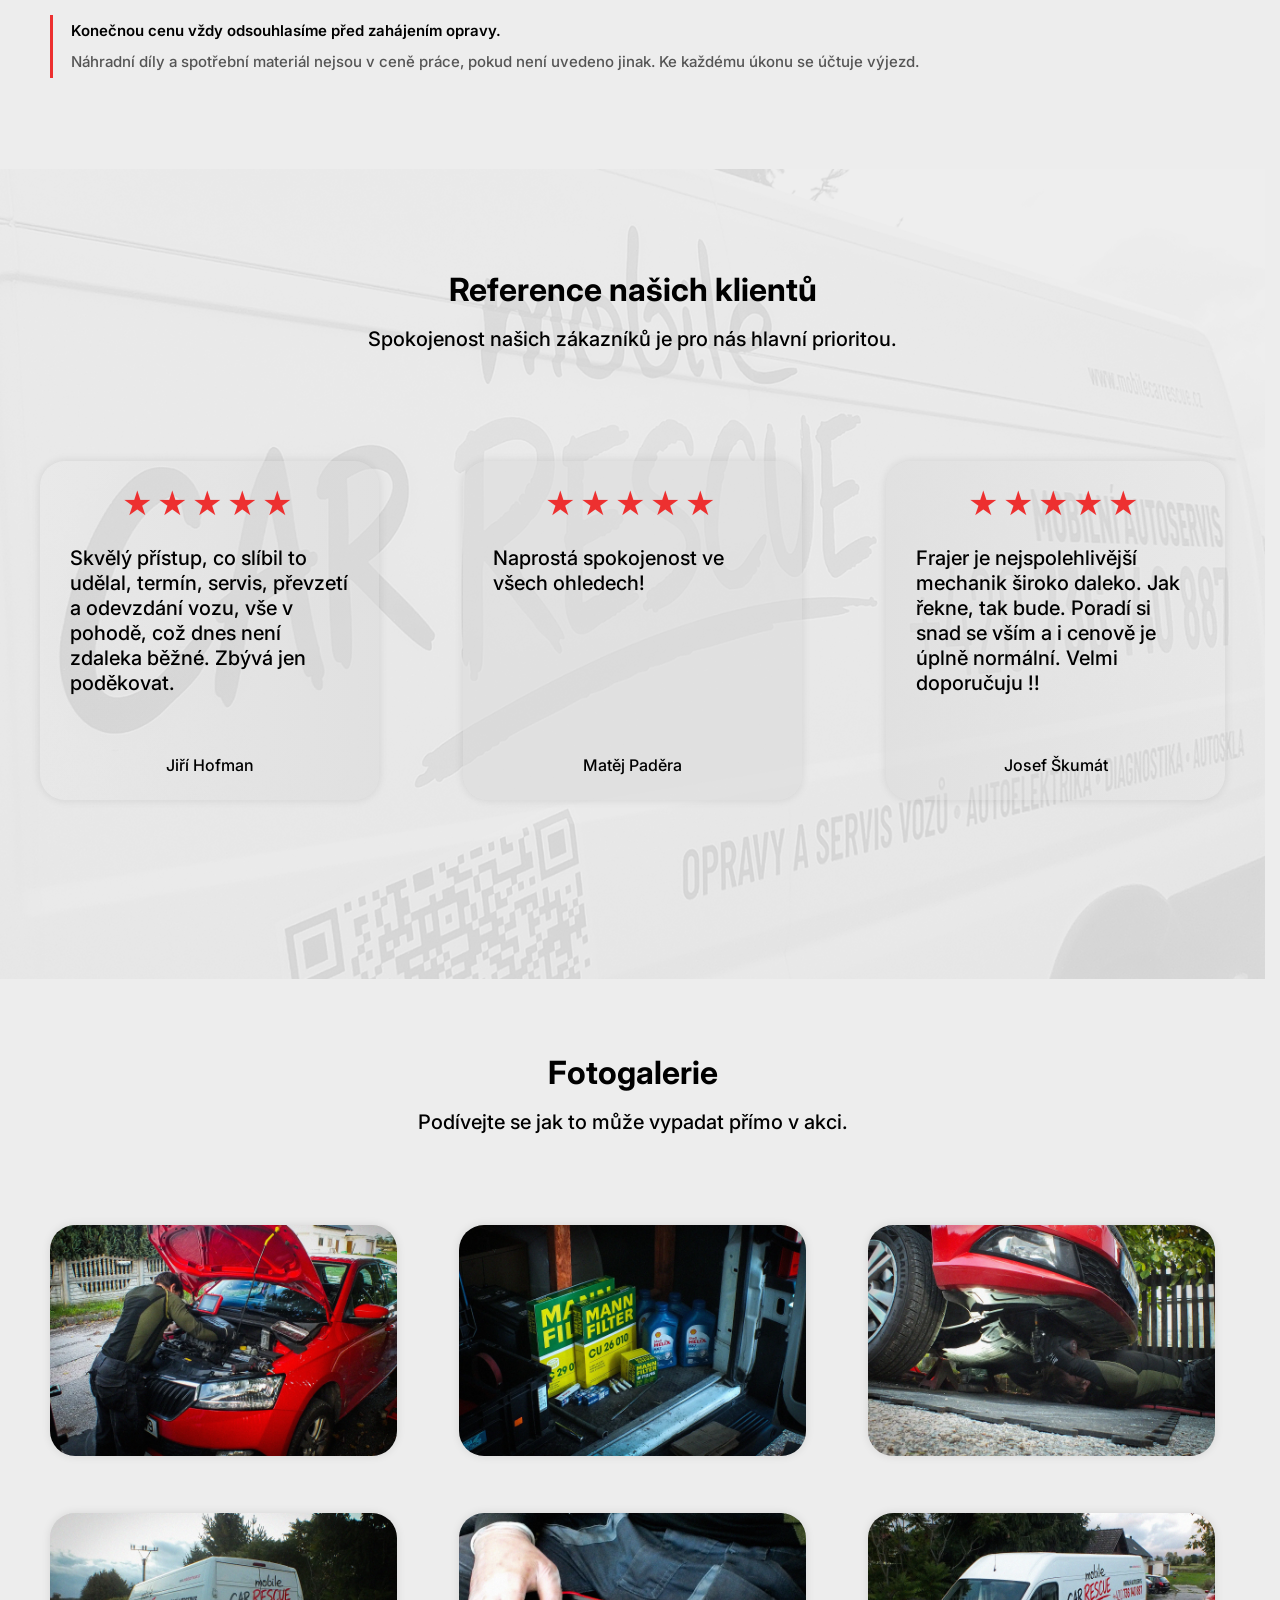
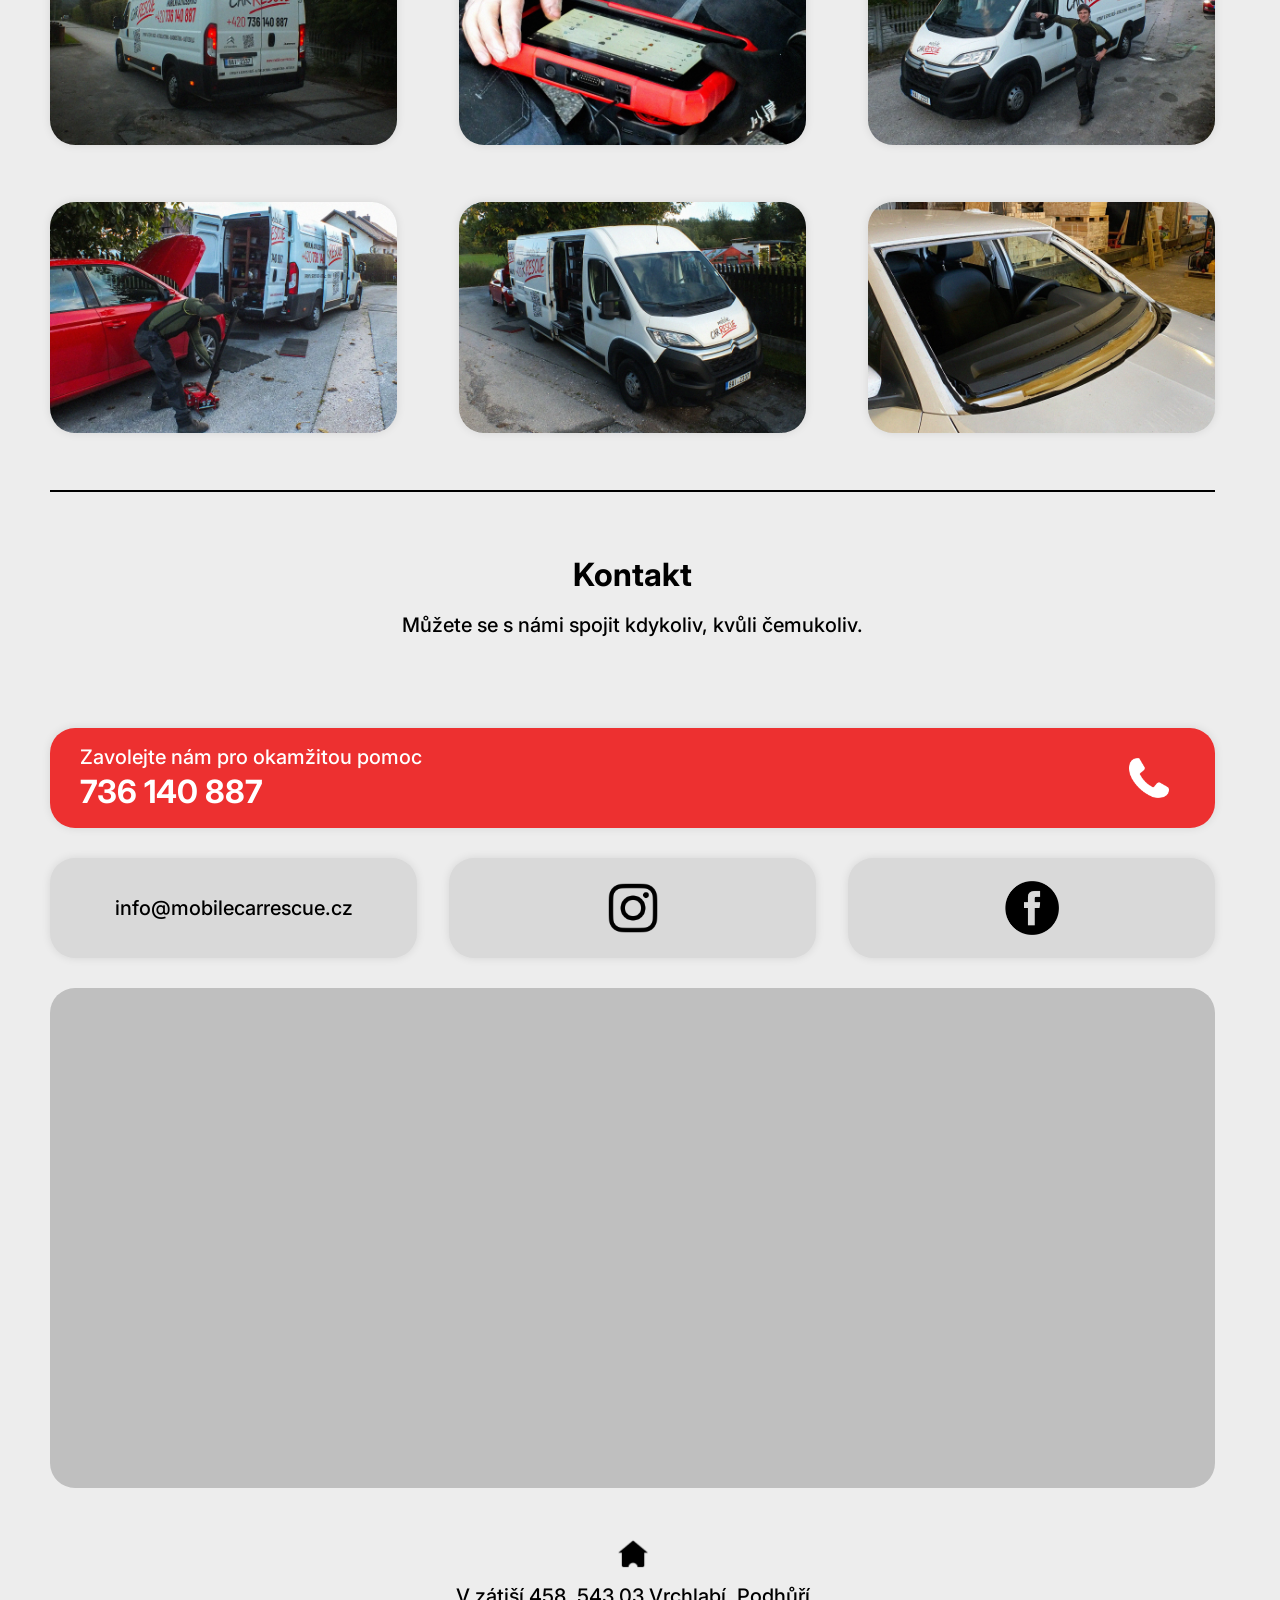
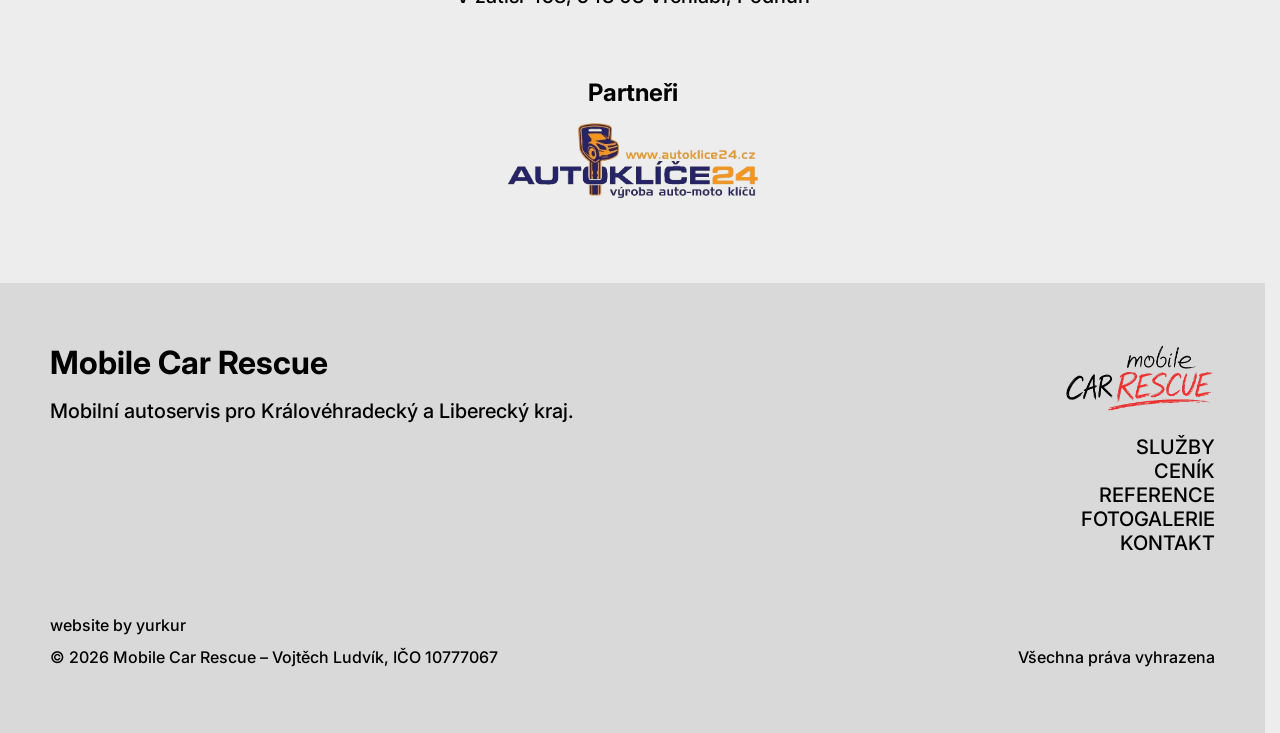
==== commit 103582fb: "Update 3.1.0 - Filled price list section - Changed web icon - Minor padding adjustments" ====
--- a/index.html
+++ b/index.html
@@ -7,13 +7,13 @@
     <title>Mobile Car Rescue | Mobilní autoservis</title>
     <meta name="description"
         content="Mobilní autoservis pro Královéhradecký a Liberecký kraj. Servisní práce, opravy vozidel, autoelektrika, diagnostika a autoskla.">
-    <link rel="icon" href="logo.webp">
+    <link rel="icon" type="image/webp" sizes="180x180" href="mcr_icon_apple.webp">
     <link rel="preconnect" href="https://fonts.googleapis.com">
     <link rel="preconnect" href="https://fonts.gstatic.com" crossorigin>
     <link href="https://fonts.googleapis.com/css2?family=Inter:wght@400;500;600;700&display=swap" rel="stylesheet">
     <link rel="stylesheet" href="style.css">
-    <link rel="icon" type="image/png" sizes="32x32" href="mcr_icon_32.png">
-    <link rel="icon" type="image/png" sizes="16x16" href="mcr_icon_16.png">
+    <link rel="icon" type="image/webp" sizes="32x32" href="mcr_icon_32.webp">
+    <link rel="icon" type="image/webp" sizes="16x16" href="mcr_icon_16.webp">
     <link rel="apple-touch-icon" sizes="180x180" href="mcr_icon_apple.png">
     <script src="script.js" defer></script>
 </head>
@@ -135,17 +135,155 @@
             </article>
         </section>
 
-        <section class="wrap pricing" id="cenik">
+        <section class="wrap pricing" id="cenik" aria-labelledby="pricing-title">
             <div class="section-heading">
-                <h2>Ceník služeb</h2>
-                <p>Přehledný ceník orientačních cen za nejčastější práce.</p>
-            </div>
-            <div class="price-placeholder placeholder">
-                <div>
-                    <h3>Ceník připravujeme</h3>
-                    <p>Pro cenu konkrétní opravy nás kontaktujte.</p><a href="tel:+420736140887">736 140 887</a>
-                </div>
-            </div>
+                <h2 id="pricing-title">Ceník služeb</h2>
+                <p>Orientační ceny nejčastějších prací. Všechny ceny jsou včetně DPH.</p>
+            </div>
+
+            <article class="pricing-travel">
+                <div class="pricing-travel-heading">
+                    <h3>Výjezd technika</h3>
+                    <p>Výjezd se účtuje ke každému úkonu.</p>
+                </div>
+                <dl class="pricing-travel-list">
+                    <div>
+                        <dt>Vrchlabí a blízké okolí</dt>
+                        <dd>200&nbsp;Kč</dd>
+                    </div>
+                    <div>
+                        <dt>Do 20 km</dt>
+                        <dd>490&nbsp;Kč</dd>
+                    </div>
+                    <div>
+                        <dt>Příplatek nad 20 km</dt>
+                        <dd>+18&nbsp;Kč/km</dd>
+                    </div>
+                </dl>
+            </article>
+
+            <div class="pricing-grid">
+                <article class="pricing-card">
+                    <h3>Servisní práce</h3>
+                    <dl class="pricing-list">
+                        <div class="pricing-row">
+                            <dt>Mechanické práce – osobní vůz</dt>
+                            <dd><strong>740&nbsp;Kč/h</strong></dd>
+                        </div>
+                        <div class="pricing-row">
+                            <dt>Mechanické práce – dodávka / SUV</dt>
+                            <dd><strong>800&nbsp;Kč/h</strong></dd>
+                        </div>
+                        <div class="pricing-row">
+                            <dt>Výměna motorového oleje a olejového filtru</dt>
+                            <dd><strong>od&nbsp;700&nbsp;Kč</strong><small>+ materiál</small></dd>
+                        </div>
+                        <div class="pricing-row">
+                            <dt>Výměna vzduchového / kabinového filtru</dt>
+                            <dd><strong>od&nbsp;350&nbsp;Kč</strong><small>+ materiál</small></dd>
+                        </div>
+                        <div class="pricing-row">
+                            <dt>Výměna palivového filtru</dt>
+                            <dd><strong>od&nbsp;400&nbsp;Kč</strong><small>+ materiál</small></dd>
+                        </div>
+                        <div class="pricing-row">
+                            <dt>Výměna spojky</dt>
+                            <dd><strong>10&nbsp;000&nbsp;Kč</strong><small>+ materiál</small></dd>
+                        </div>
+                        <div class="pricing-row">
+                            <dt>Výměna tlumičů</dt>
+                            <dd><strong>od&nbsp;1&nbsp;300&nbsp;Kč</strong><small>za nápravu</small></dd>
+                        </div>
+                        <div class="pricing-row">
+                            <dt>Výměna kol – letní / zimní</dt>
+                            <dd><strong>od&nbsp;800&nbsp;Kč</strong></dd>
+                        </div>
+                    </dl>
+                </article>
+
+                <article class="pricing-card">
+                    <h3>Rychlá pomoc</h3>
+                    <dl class="pricing-list">
+                        <div class="pricing-row">
+                            <dt>Start vozidla / pomoc s vybitou baterií</dt>
+                            <dd><strong>od&nbsp;500&nbsp;Kč</strong><small>+ výjezd</small></dd>
+                        </div>
+                        <div class="pricing-row">
+                            <dt>Výměna autobaterie</dt>
+                            <dd><strong>od&nbsp;500&nbsp;Kč</strong><small>+ baterie + výjezd</small></dd>
+                        </div>
+                        <div class="pricing-row">
+                            <dt>Výměna žárovky</dt>
+                            <dd><strong>od&nbsp;250&nbsp;Kč</strong><small>+ materiál</small></dd>
+                        </div>
+                        <div class="pricing-row">
+                            <dt>Výměna stěračů</dt>
+                            <dd><strong>od&nbsp;250&nbsp;Kč</strong><small>+ materiál</small></dd>
+                        </div>
+                        <div class="pricing-row">
+                            <dt>Výměna kola při defektu</dt>
+                            <dd><strong>od&nbsp;500&nbsp;Kč</strong><small>+ výjezd</small></dd>
+                        </div>
+                    </dl>
+                </article>
+
+                <article class="pricing-card">
+                    <h3>Diagnostika</h3>
+                    <dl class="pricing-list">
+                        <div class="pricing-row">
+                            <dt>Základní diagnostika vozidla<small>Načtení a vyhodnocení chybových kódů.</small></dt>
+                            <dd><strong>700&nbsp;Kč</strong></dd>
+                        </div>
+                        <div class="pricing-row">
+                            <dt>Rozšířená diagnostika / hledání závady</dt>
+                            <dd><strong>od&nbsp;1&nbsp;400&nbsp;Kč</strong></dd>
+                        </div>
+                    </dl>
+                </article>
+
+                <article class="pricing-card">
+                    <h3>Brzdy</h3>
+                    <dl class="pricing-list">
+                        <div class="pricing-row">
+                            <dt>Výměna předních brzdových destiček na jedné nápravě</dt>
+                            <dd><strong>od&nbsp;1&nbsp;300&nbsp;Kč</strong><small>+ materiál</small></dd>
+                        </div>
+                        <div class="pricing-row">
+                            <dt>Výměna kotoučů a destiček na jedné nápravě</dt>
+                            <dd><strong>od&nbsp;3&nbsp;000&nbsp;Kč</strong><small>+ materiál</small></dd>
+                        </div>
+                        <div class="pricing-row">
+                            <dt>Výměna brzdové kapaliny</dt>
+                            <dd><strong>od&nbsp;1&nbsp;300&nbsp;Kč</strong></dd>
+                        </div>
+                    </dl>
+                </article>
+
+                <article class="pricing-card">
+                    <h3>STK</h3>
+                    <dl class="pricing-list">
+                        <div class="pricing-row">
+                            <dt>Kontrola vozidla před STK</dt>
+                            <dd><strong>800&nbsp;Kč</strong></dd>
+                        </div>
+                        <div class="pricing-row">
+                            <dt>Diagnostika a kontrola před STK</dt>
+                            <dd><strong>1&nbsp;300&nbsp;Kč</strong></dd>
+                        </div>
+                    </dl>
+                </article>
+
+                <article class="pricing-card pricing-fleet">
+                    <h3>Vozové parky</h3>
+                    <p>Pro cenu servisu vozového parku nás kontaktujte. Pro pravidelné firemní zákazníky nabízíme individuální podmínky.</p>
+                    <a class="button" href="tel:+420736140887">ZAVOLAT 736 140 887</a>
+                </article>
+            </div>
+
+            <aside class="pricing-note" aria-label="Podmínky ceníku">
+                <strong>Konečnou cenu vždy odsouhlasíme před zahájením opravy.</strong>
+                <p>Náhradní díly a spotřební materiál nejsou v ceně práce, pokud není uvedeno jinak. Ke každému úkonu se účtuje výjezd.</p>
+            </aside>
         </section>
 
         <section class="references" id="reference">
@@ -288,7 +426,7 @@
                     <a href="#kontakt">KONTAKT</a>
                 </nav>
             </div>
-            <p class="author">website by yurkur</p>
+            <p class="author">website by <a href="https://yurkur.net/">yurkur</a></p>
             <div class="copyright">
                 <span>© 2026 Mobile Car Rescue – Vojtěch Ludvík, IČO 10777067</span>
                 <span>Všechna práva vyhrazena</span>
--- a/style.css
+++ b/style.css
@@ -371,24 +371,148 @@
     padding-bottom: 50px;
 }
 
-.price-placeholder {
-    height: 736px;
+/* Ceník služeb */
+.pricing-travel,
+.pricing-card {
+    border-radius: 25px;
+    background: #fff;
+    box-shadow: 0 0 10px #0000000d;
+}
+
+.pricing-travel {
+    margin-top: 32px;
+    padding: 26px 22px;
+    border-top: 3px solid var(--red);
+}
+
+.pricing h3 {
+    font-size: 21px;
+    font-weight: 600;
+    line-height: 1.25;
+}
+
+.pricing-travel-heading p {
+    margin-top: 8px;
+    color: #555;
+    font-size: 14px;
+    line-height: 1.5;
+}
+
+.pricing-travel-list {
+    display: grid;
+    gap: 16px;
+    margin: 22px 0 0;
+}
+
+.pricing-travel-list > div {
+    display: flex;
+    align-items: baseline;
+    justify-content: space-between;
+    gap: 12px;
+    padding-top: 16px;
+    border-top: 1px solid #e8e8e8;
+}
+
+.pricing-travel-list dt {
+    font-size: 14px;
+    line-height: 1.5;
+}
+
+.pricing-travel-list dd {
+    margin: 0;
+    font-size: 19px;
+    font-weight: 600;
+    white-space: nowrap;
+}
+
+.pricing-grid {
+    display: grid;
+    gap: 22px;
+    margin-top: 22px;
+    align-items: start;
+}
+
+.pricing-card {
+    min-width: 0;
+    padding: 26px 22px;
+}
+
+.pricing-card h3 {
+    padding-bottom: 18px;
+    border-bottom: 2px solid var(--red);
+}
+
+.pricing-list {
+    margin: 0;
+}
+
+.pricing-row {
+    display: grid;
+    grid-template-columns: minmax(0, 1fr) auto;
+    align-items: baseline;
+    gap: 8px 16px;
+    padding: 17px 0;
+    border-bottom: 1px solid #e8e8e8;
+}
+
+.pricing-row:last-child {
+    padding-bottom: 0;
+    border-bottom: 0;
+}
+
+.pricing-row dt {
+    font-size: 14px;
+    line-height: 1.5;
+}
+
+.pricing-row dd {
+    margin: 0;
+    text-align: right;
+}
+
+.pricing-row strong {
+    font-size: 16px;
+    font-weight: 600;
+    white-space: nowrap;
+}
+
+.pricing-row small {
+    display: block;
+    margin-top: 4px;
+    color: #666;
+    font-size: 12px;
+    font-weight: 400;
+    line-height: 1.5;
+}
+
+.pricing-fleet p {
     margin-top: 20px;
-    background: #d9d9d9bf;
-    padding: 25px;
-    color: #666;
-}
-
-.price-placeholder h3 {
-    font-size: 20px;
-    margin-bottom: 15px;
-}
-
-.price-placeholder a {
-    display: inline-block;
-    margin-top: 18px;
-    color: #333;
-    text-decoration: underline;
+    font-size: 15px;
+    line-height: 1.6;
+}
+
+.pricing-fleet .button {
+    margin-top: 24px;
+    font-size: 14px;
+    text-align: center;
+}
+
+.pricing-note {
+    margin-top: 26px;
+    padding: 4px 0 4px 18px;
+    border-left: 3px solid var(--red);
+    font-size: 14px;
+    line-height: 1.6;
+}
+
+.pricing-note strong {
+    font-weight: 600;
+}
+
+.pricing-note p {
+    margin-top: 7px;
+    color: #555;
+    line-height: 1.6;
 }
 
 .references {
@@ -477,7 +601,7 @@
 }
 
 .contact {
-    padding-top: 50px;
+    padding-top: 48px;
     padding-bottom: 80px;
 }
 
@@ -919,10 +1043,12 @@
     background: #fff;
 }
 
+.footer-main .author a,
 .footer-right nav a {
     transition: color 0.25s ease;
 }
 
+.footer-main .author a:hover,
 .footer-right nav a:hover {
     color: var(--red);
 }
@@ -1122,7 +1248,7 @@
     }
 
     #cenik {
-        scroll-margin-top: 0;
+        scroll-margin-top: 24px;
     }
 
     #reference {
@@ -1249,6 +1375,8 @@
     }
 
     .header-call {
+        white-space: nowrap;
+        min-width: max-content;
         justify-self: end;
         display: inline-flex;
         min-height: 60px;
@@ -1376,12 +1504,63 @@
         padding-bottom: 91px;
     }
 
-    .price-placeholder {
-        margin-top: 33px;
-        height: 691px;
-    }
-
-    .references {
+    /* Ceník služeb – desktop */
+    .pricing-travel {
+        margin-top: 38px;
+        padding: 30px 32px;
+    }
+
+    .pricing-travel-list {
+        grid-template-columns: repeat(3, minmax(0, 1fr));
+        gap: 28px;
+    }
+
+    .pricing-travel-list > div {
+        display: block;
+    }
+
+    .pricing-travel-list dd {
+        margin-top: 8px;
+        font-size: 24px;
+    }
+
+    .pricing-grid {
+        grid-template-columns: repeat(2, minmax(0, 1fr));
+        gap: 28px;
+        margin-top: 28px;
+    }
+
+    .pricing-card {
+        padding: 30px 32px;
+    }
+
+    .pricing h3 {
+        font-size: 24px;
+    }
+
+    .pricing-row dt {
+        font-size: 16px;
+    }
+
+    .pricing-row strong {
+        font-size: 18px;
+    }
+
+    .pricing-row small {
+        font-size: 13px;
+    }
+
+    .pricing-fleet p {
+        font-size: 16px;
+    }
+
+    .pricing-note {
+        margin-top: 32px;
+        max-width: 900px;
+        font-size: 15px;
+    }
+
+        .references {
         padding: 102px 0 0;
         min-height: 810px;
     }
@@ -1427,7 +1606,7 @@
     }
 
     .contact {
-        padding-top: 75px;
+        padding-top: 64px;
     }
 
     .contact .section-heading {
@@ -1531,6 +1710,48 @@
         font-size: 14px;
     }
 
+    @media (max-width: 1199px) {
+        .header {
+            gap: 15px;
+        }
+    }
+
+    @media (max-width: 1199px) {
+        .header nav {
+            gap: 14px;
+        }
+    }
+
+    @media (max-width: 1199px) {
+        .header nav a {
+            font-size: 14px;
+        }
+    }
+
+    @media (max-width: 1199px) {
+        .header-call {
+            font-size: 14px;
+        }
+    }
+
+    @media (max-width: 1199px) {
+        .brand img {
+            width: 130px;
+        }
+    }
+
+    @media (max-width: 1199px) {
+        .service {
+            gap: 65px;
+        }
+    }
+
+    @media (max-width: 1199px) {
+        .region {
+            width: 36%;
+        }
+    }
+
     .review {
         border-radius: 25px;
     }
@@ -1657,33 +1878,73 @@
         height: auto;
     }
 
-    @media (max-width: 1199px) {
-        .header {
-            gap: 15px;
+}
+
+@media (prefers-reduced-motion: reduce) {
+    html {
+        scroll-behavior: auto;
+    }
+
+    * {
+        transition: none !important;
+    }
+
+    *:before {
+        transition: none !important;
+    }
+
+    *:after {
+        transition: none !important;
+    }
+
+    .header #navigation a {
+        transition: none;
+    }
+
+    .header #navigation a:hover {
+        transform: none;
+    }
+
+    .contact-links a {
+        transition: none;
+        transform: none;
+    }
+
+    .gallery-photo {
+        transition: none;
+        transform: none;
+    }
+
+    .gallery-photo img {
+        transition: none;
+        transform: none;
+    }
+
+    .photo-modal {
+        transition: none;
+        transform: none;
+    }
+
+    .photo-modal::backdrop {
+        transition: none;
+        transform: none;
+    }
+
+    #details {
+        transition: none;
+        transform: none;
+    }
+
+    #details::backdrop {
+        transition: none;
+        transform: none;
+    }
+
+    @media (max-width: 1023px) {
+        .header #navigation {
+            transition: none;
+            transform: none;
         }
-
-        .header nav {
-            gap: 14px;
-        }
-
-        .header nav a {
-            font-size: 14px;
-        }
-
-        .header-call {
-            font-size: 14px;
-        }
-
-        .brand img {
-            width: 130px;
-        }
-
-        .service {
-            gap: 65px;
-        }
-
-        .region {
-            width: 36%;
-        }
-    }
+    }
+
 }
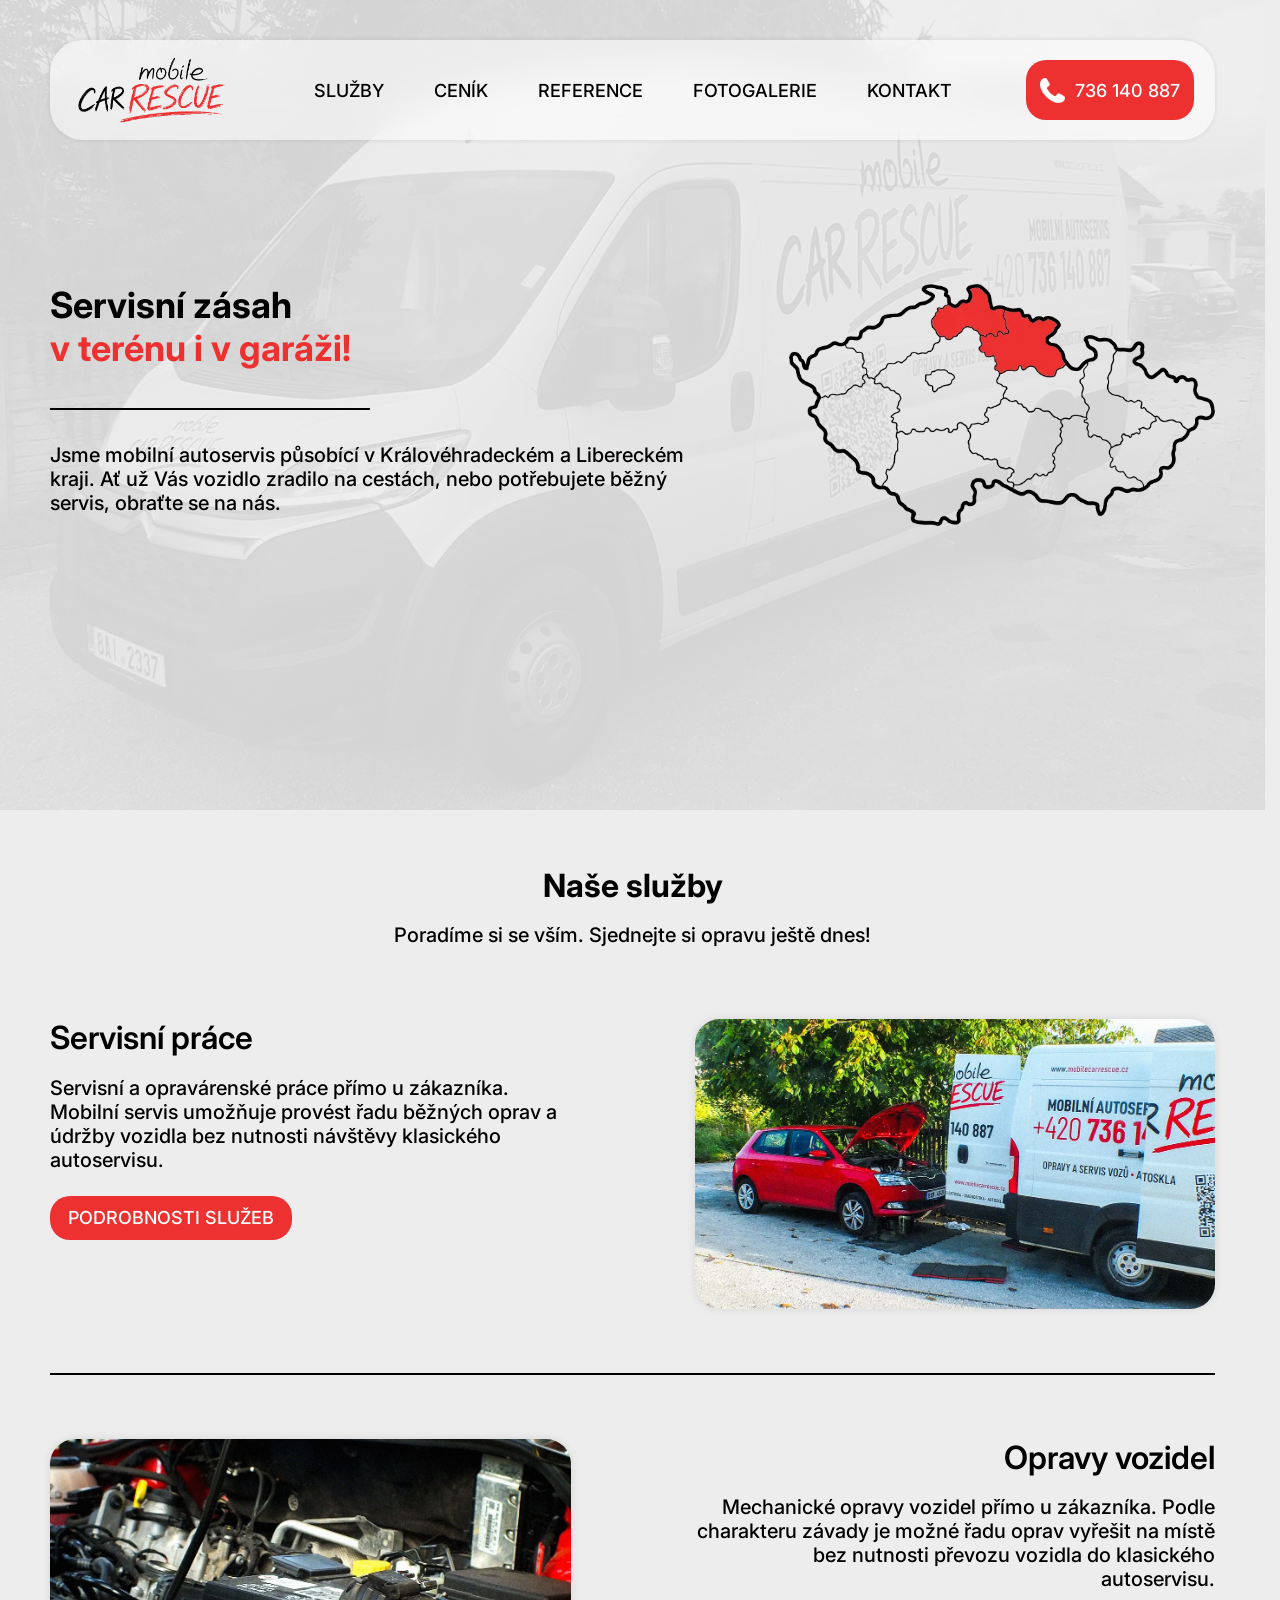
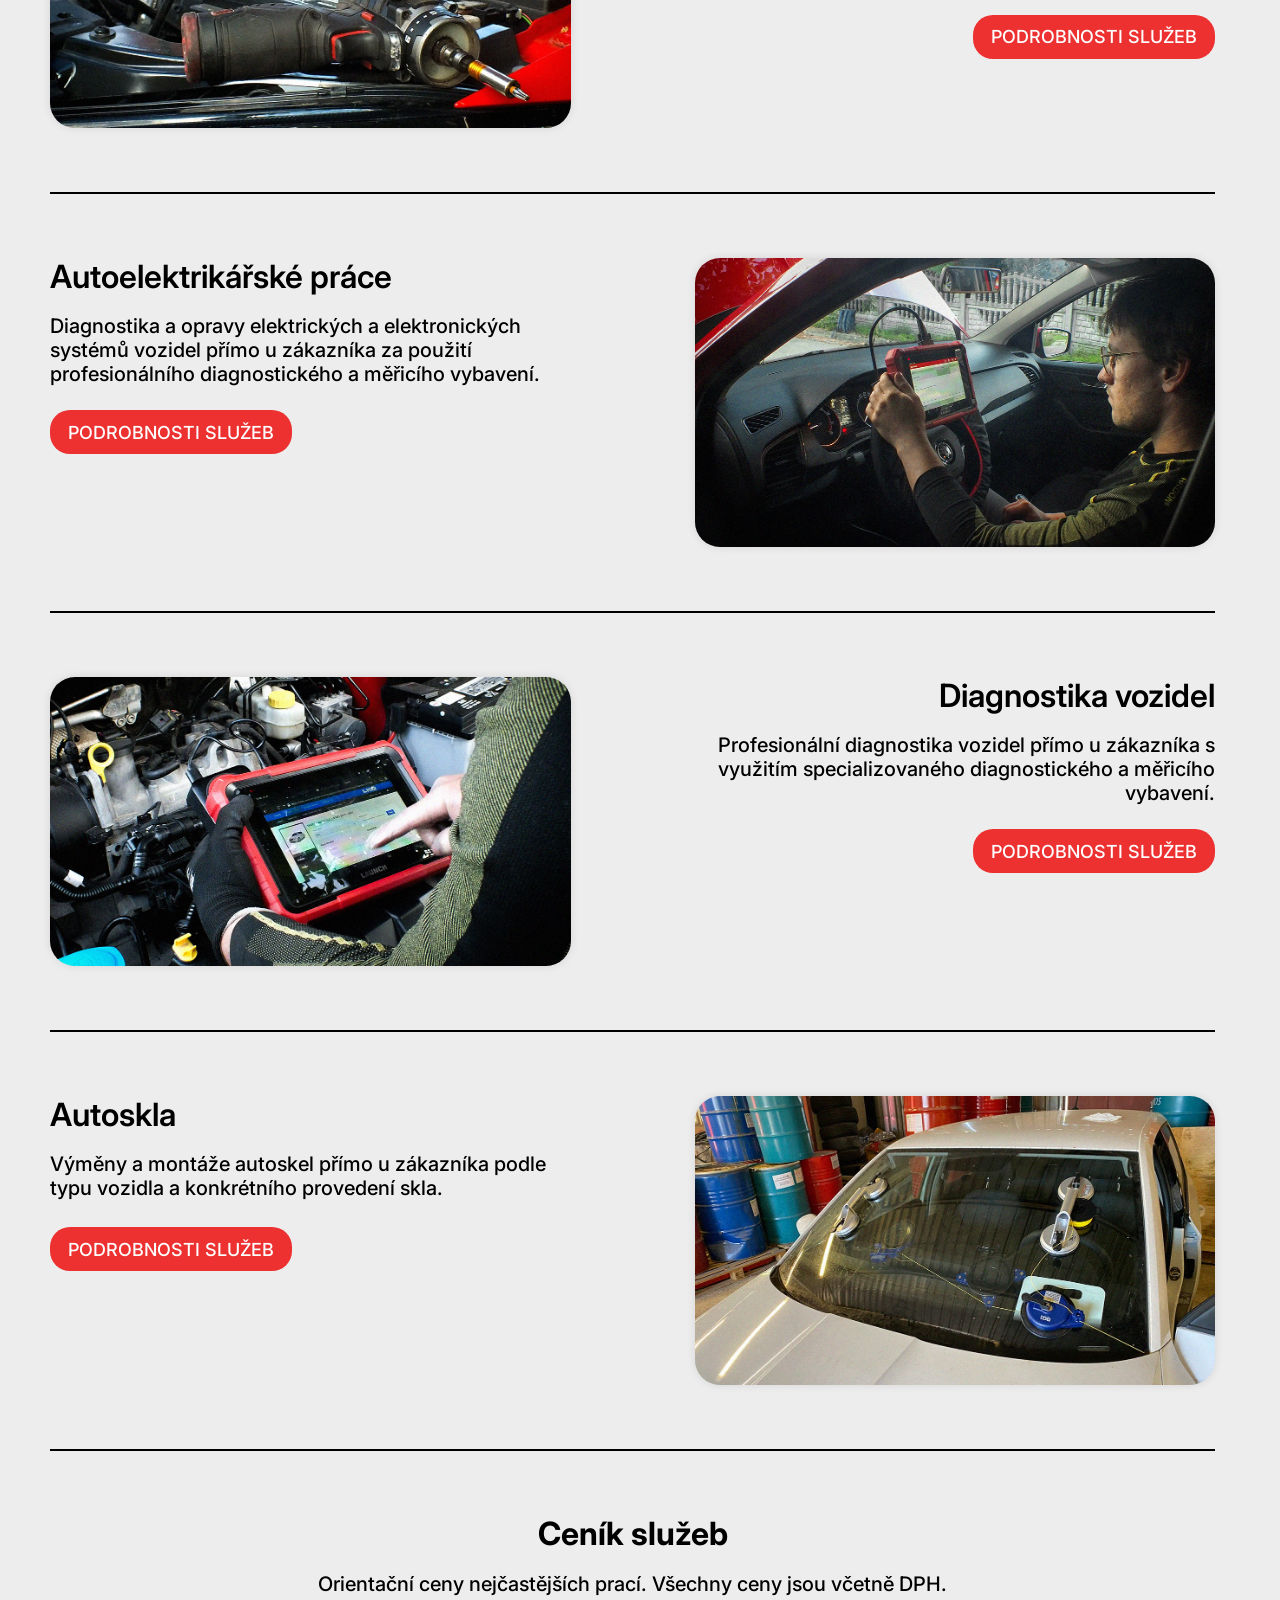
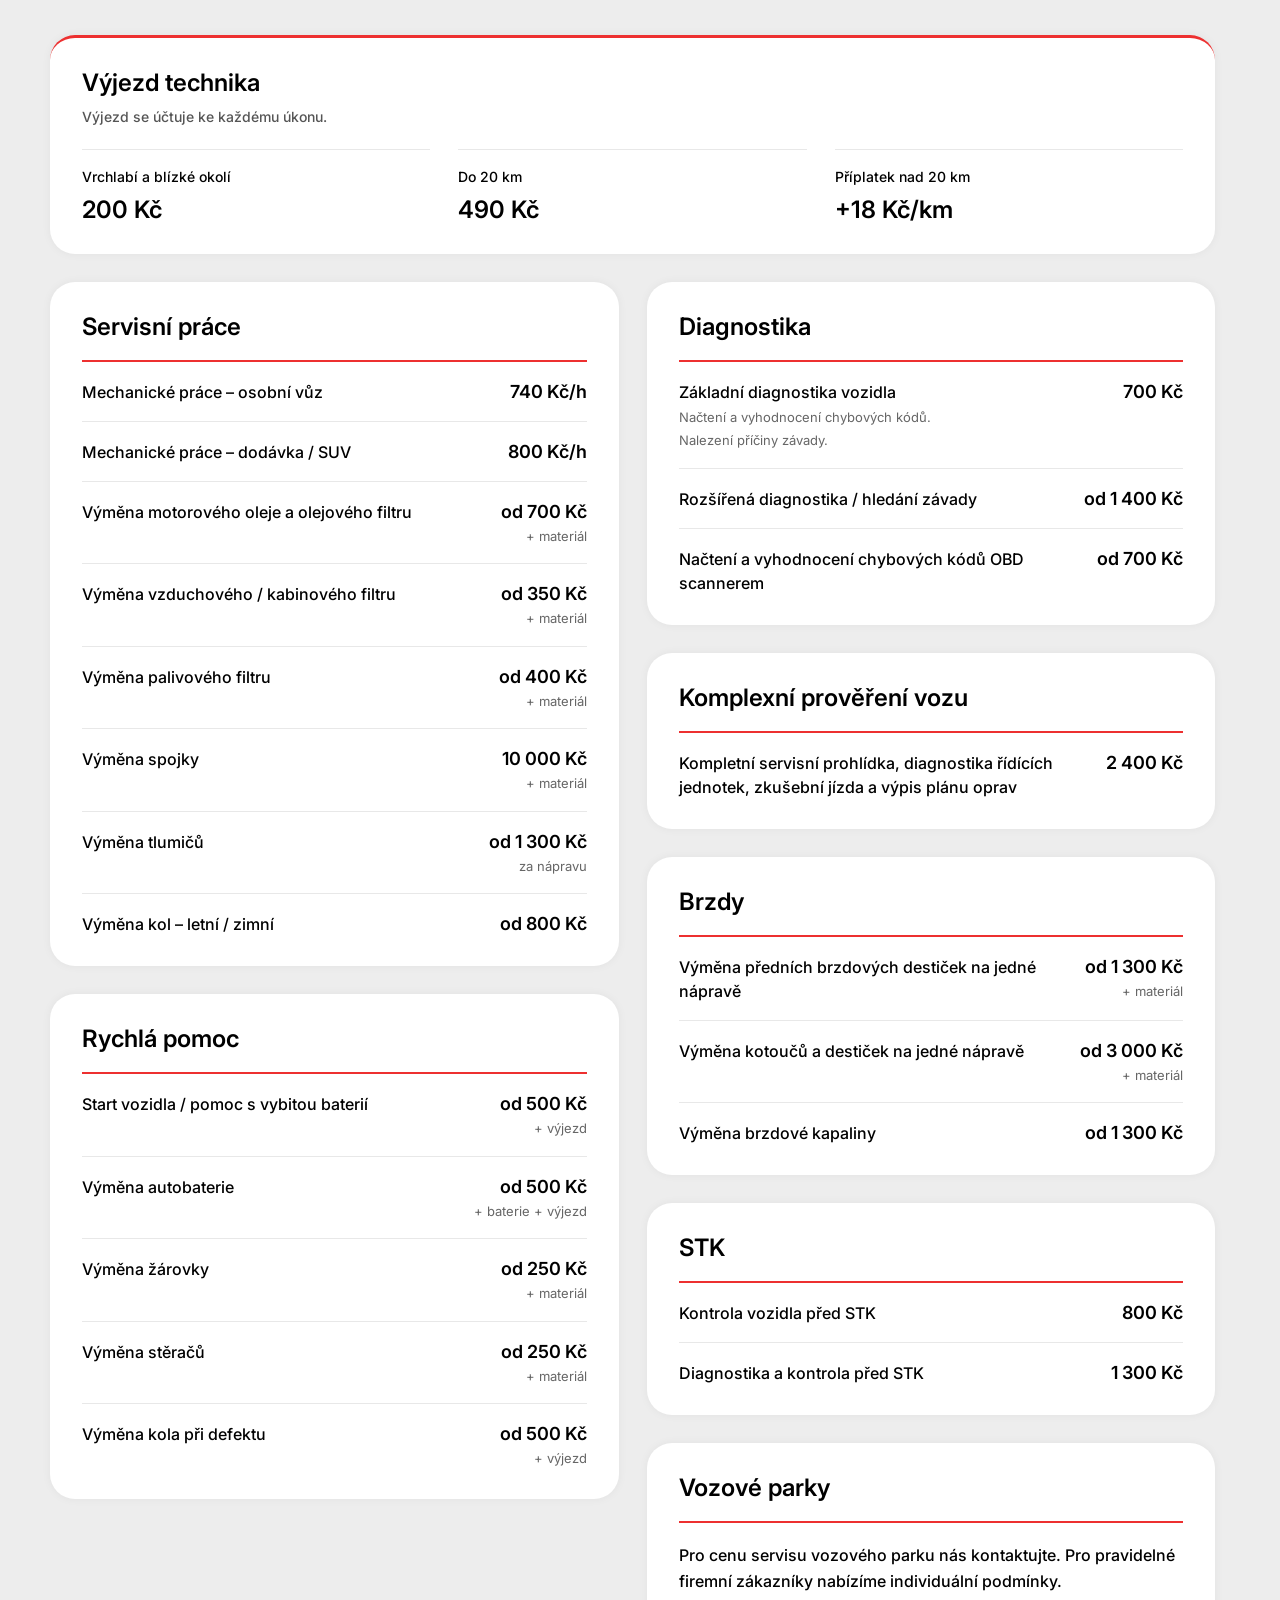
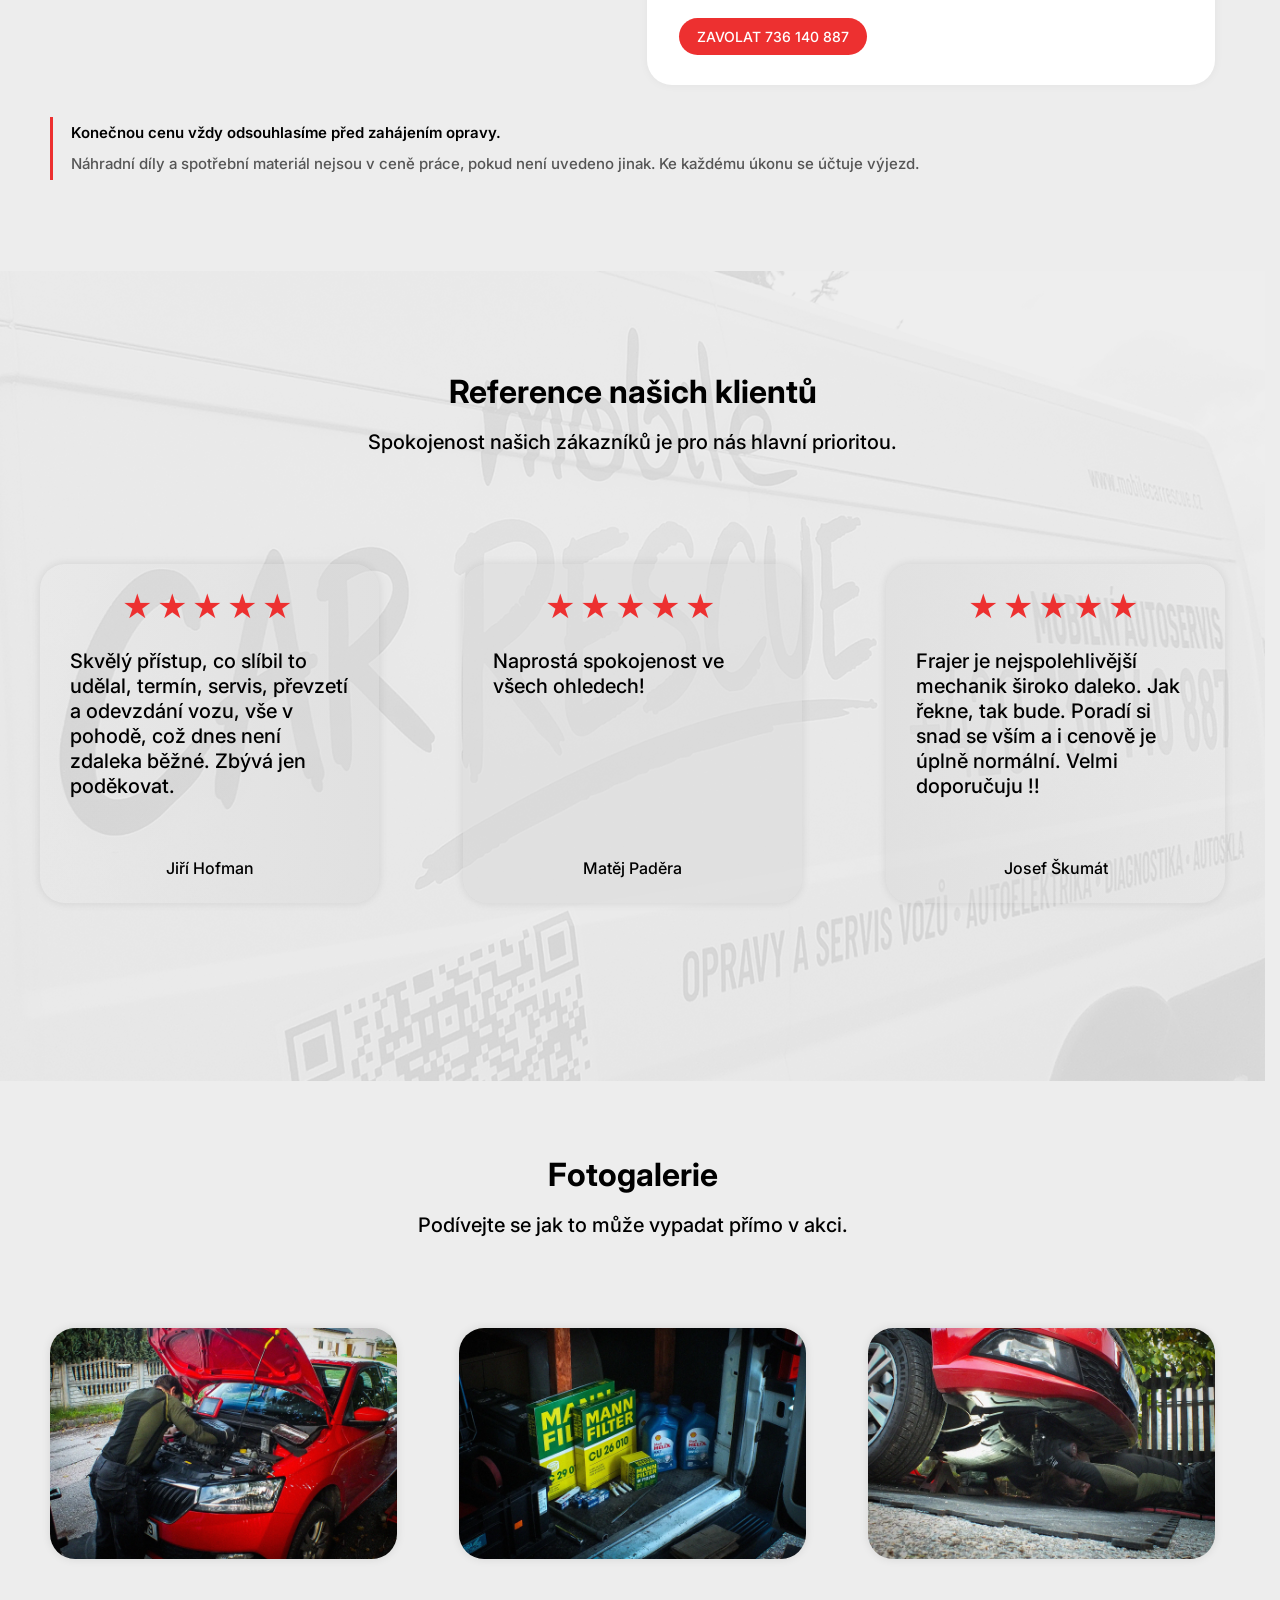
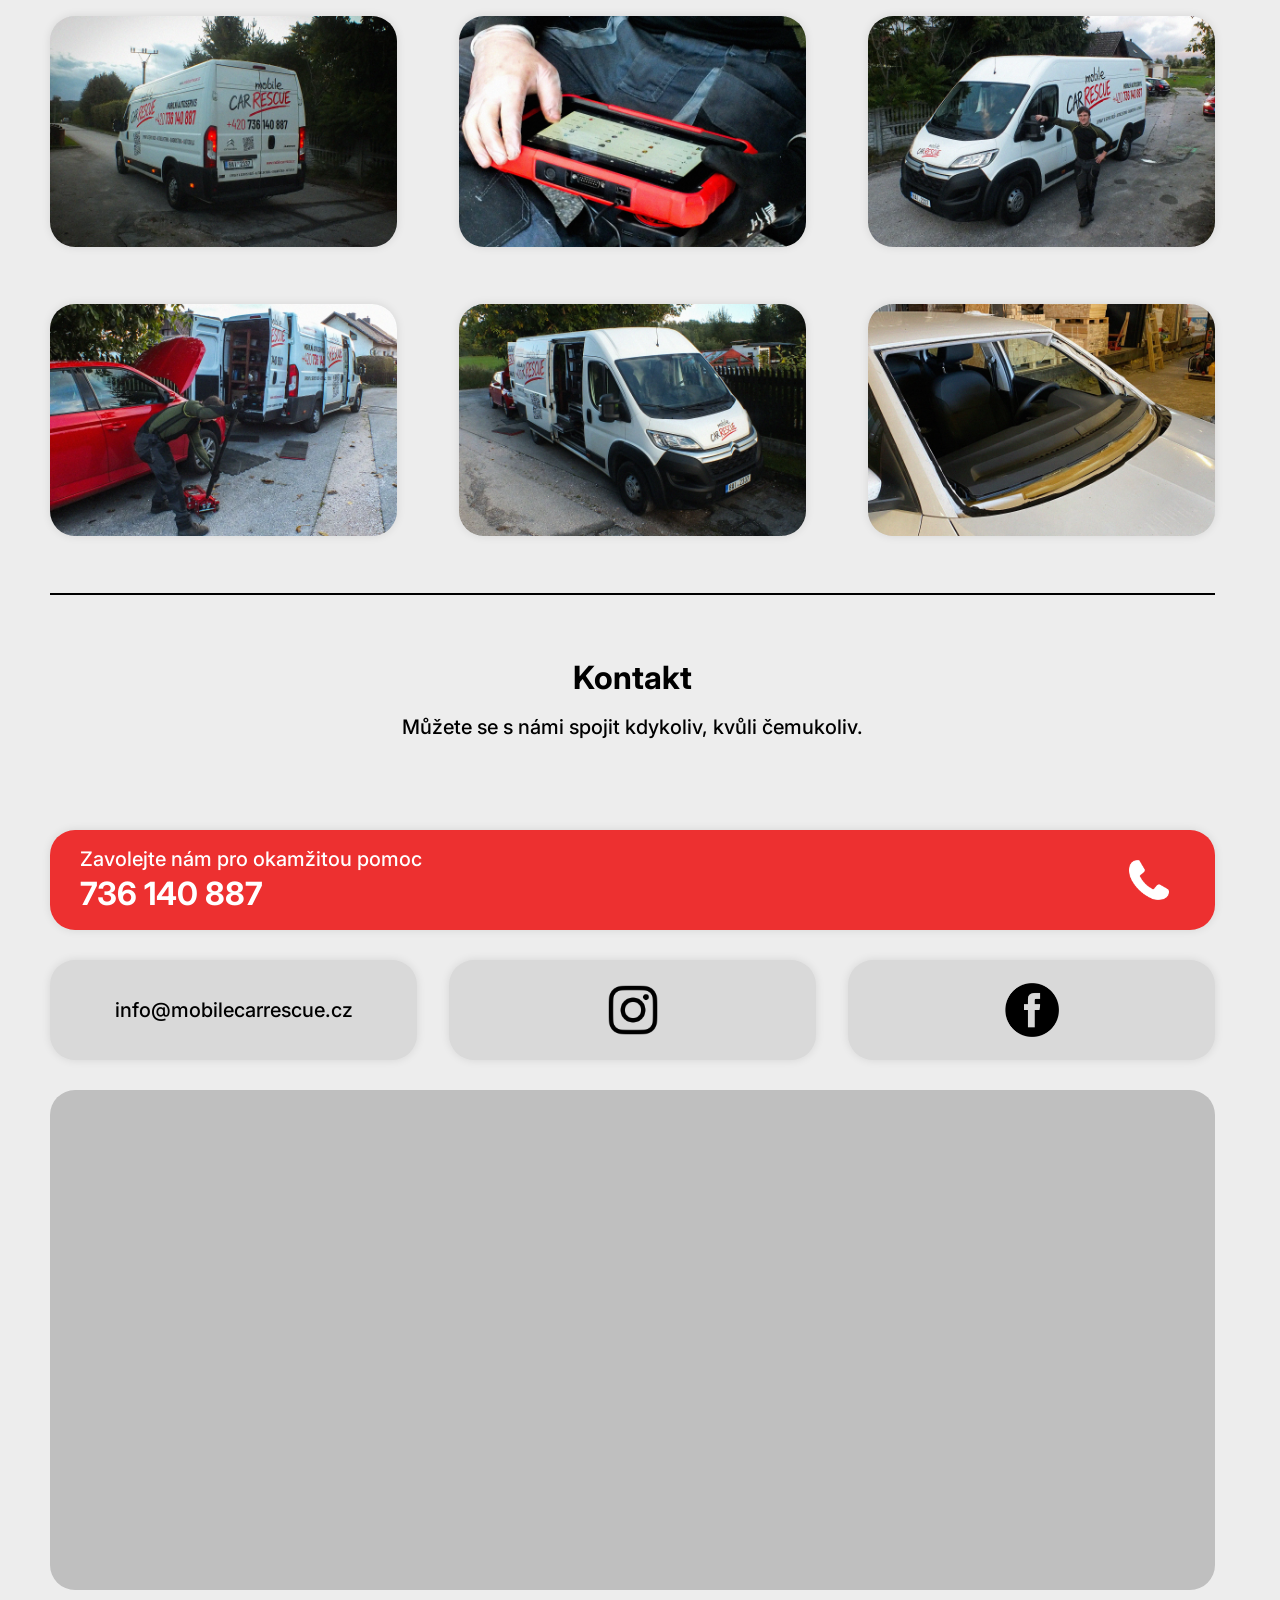
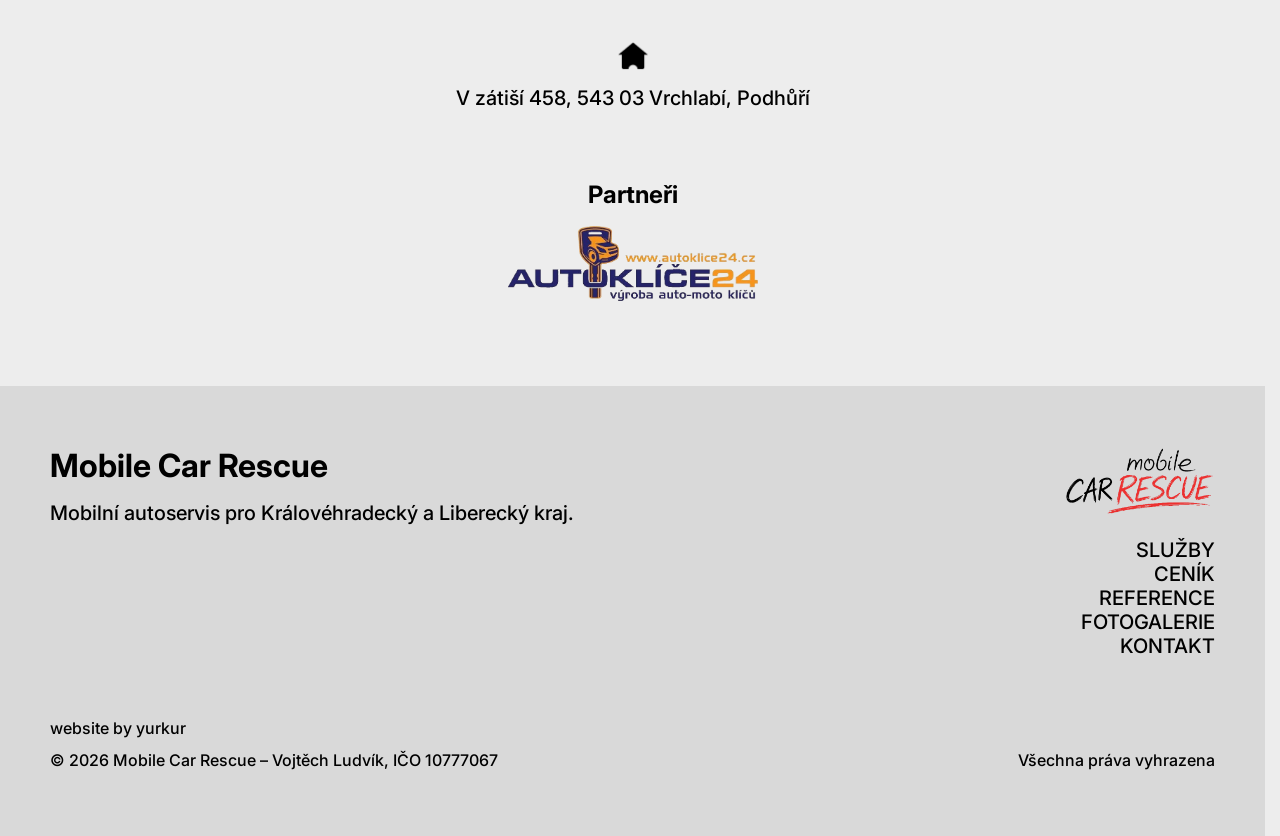
==== commit ebce7503: "Update 3.1.0 - Filled price list section - Changed web icon - Minor padding adjustments" ====
--- a/index.html
+++ b/index.html
@@ -7,6 +7,7 @@
     <title>Mobile Car Rescue | Mobilní autoservis</title>
     <meta name="description"
         content="Mobilní autoservis pro Královéhradecký a Liberecký kraj. Servisní práce, opravy vozidel, autoelektrika, diagnostika a autoskla.">
+    <link rel="icon" href="logo.webp">
     <link rel="icon" type="image/webp" sizes="180x180" href="mcr_icon_apple.webp">
     <link rel="preconnect" href="https://fonts.googleapis.com">
     <link rel="preconnect" href="https://fonts.gstatic.com" crossorigin>
@@ -231,12 +232,31 @@
                     <h3>Diagnostika</h3>
                     <dl class="pricing-list">
                         <div class="pricing-row">
-                            <dt>Základní diagnostika vozidla<small>Načtení a vyhodnocení chybových kódů.</small></dt>
+                            <dt>
+                                Základní diagnostika vozidla
+                                <small>Načtení a vyhodnocení chybových kódů.</small>
+                                <small>Nalezení příčiny závady.</small>
+                            </dt>
                             <dd><strong>700&nbsp;Kč</strong></dd>
                         </div>
                         <div class="pricing-row">
                             <dt>Rozšířená diagnostika / hledání závady</dt>
                             <dd><strong>od&nbsp;1&nbsp;400&nbsp;Kč</strong></dd>
+                        </div>
+                        <div class="pricing-row">
+                            <dt>Načtení a vyhodnocení chybových kódů OBD scannerem</dt>
+                            <dd><strong>od&nbsp;700&nbsp;Kč</strong></dd>
+                        </div>
+                    </dl>
+                </article>
+
+                <article class="pricing-card">
+                    <h3>Komplexní prověření vozu</h3>
+                    <dl class="pricing-list">
+                        <div class="pricing-row">
+                            <dt>Kompletní servisní prohlídka, diagnostika řídících jednotek, zkušební jízda a výpis
+                                plánu oprav</dt>
+                            <dd><strong>2&nbsp;400&nbsp;Kč</strong></dd>
                         </div>
                     </dl>
                 </article>
@@ -275,14 +295,16 @@
 
                 <article class="pricing-card pricing-fleet">
                     <h3>Vozové parky</h3>
-                    <p>Pro cenu servisu vozového parku nás kontaktujte. Pro pravidelné firemní zákazníky nabízíme individuální podmínky.</p>
+                    <p>Pro cenu servisu vozového parku nás kontaktujte. Pro pravidelné firemní zákazníky nabízíme
+                        individuální podmínky.</p>
                     <a class="button" href="tel:+420736140887">ZAVOLAT 736 140 887</a>
                 </article>
             </div>
 
             <aside class="pricing-note" aria-label="Podmínky ceníku">
                 <strong>Konečnou cenu vždy odsouhlasíme před zahájením opravy.</strong>
-                <p>Náhradní díly a spotřební materiál nejsou v ceně práce, pokud není uvedeno jinak. Ke každému úkonu se účtuje výjezd.</p>
+                <p>Náhradní díly a spotřební materiál nejsou v ceně práce, pokud není uvedeno jinak. Ke každému úkonu se
+                    účtuje výjezd.</p>
             </aside>
         </section>
 
--- a/style.css
+++ b/style.css
@@ -1525,12 +1525,15 @@
     }
 
     .pricing-grid {
-        grid-template-columns: repeat(2, minmax(0, 1fr));
-        gap: 28px;
+        display: block;
+        column-count: 2;
+        column-gap: 28px;
         margin-top: 28px;
     }
 
     .pricing-card {
+        break-inside: avoid;
+        margin-bottom: 28px;
         padding: 30px 32px;
     }
 
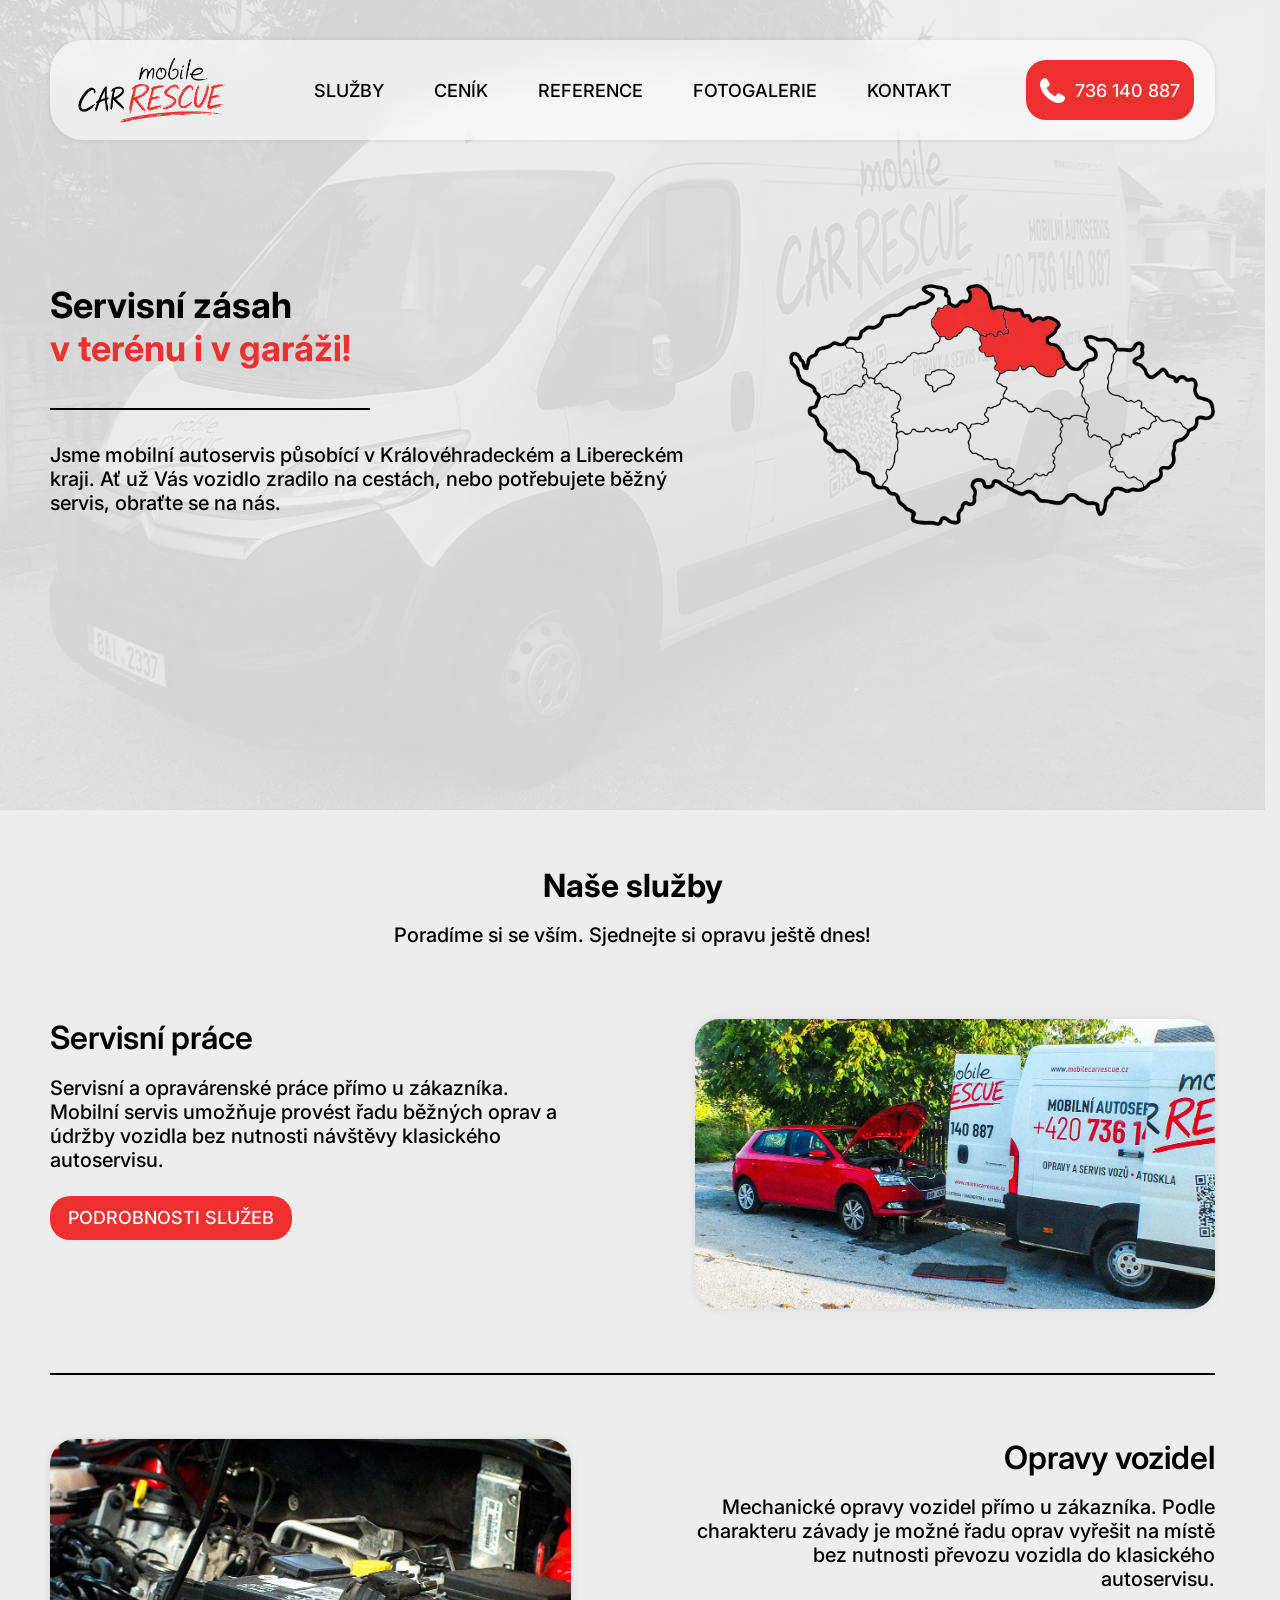
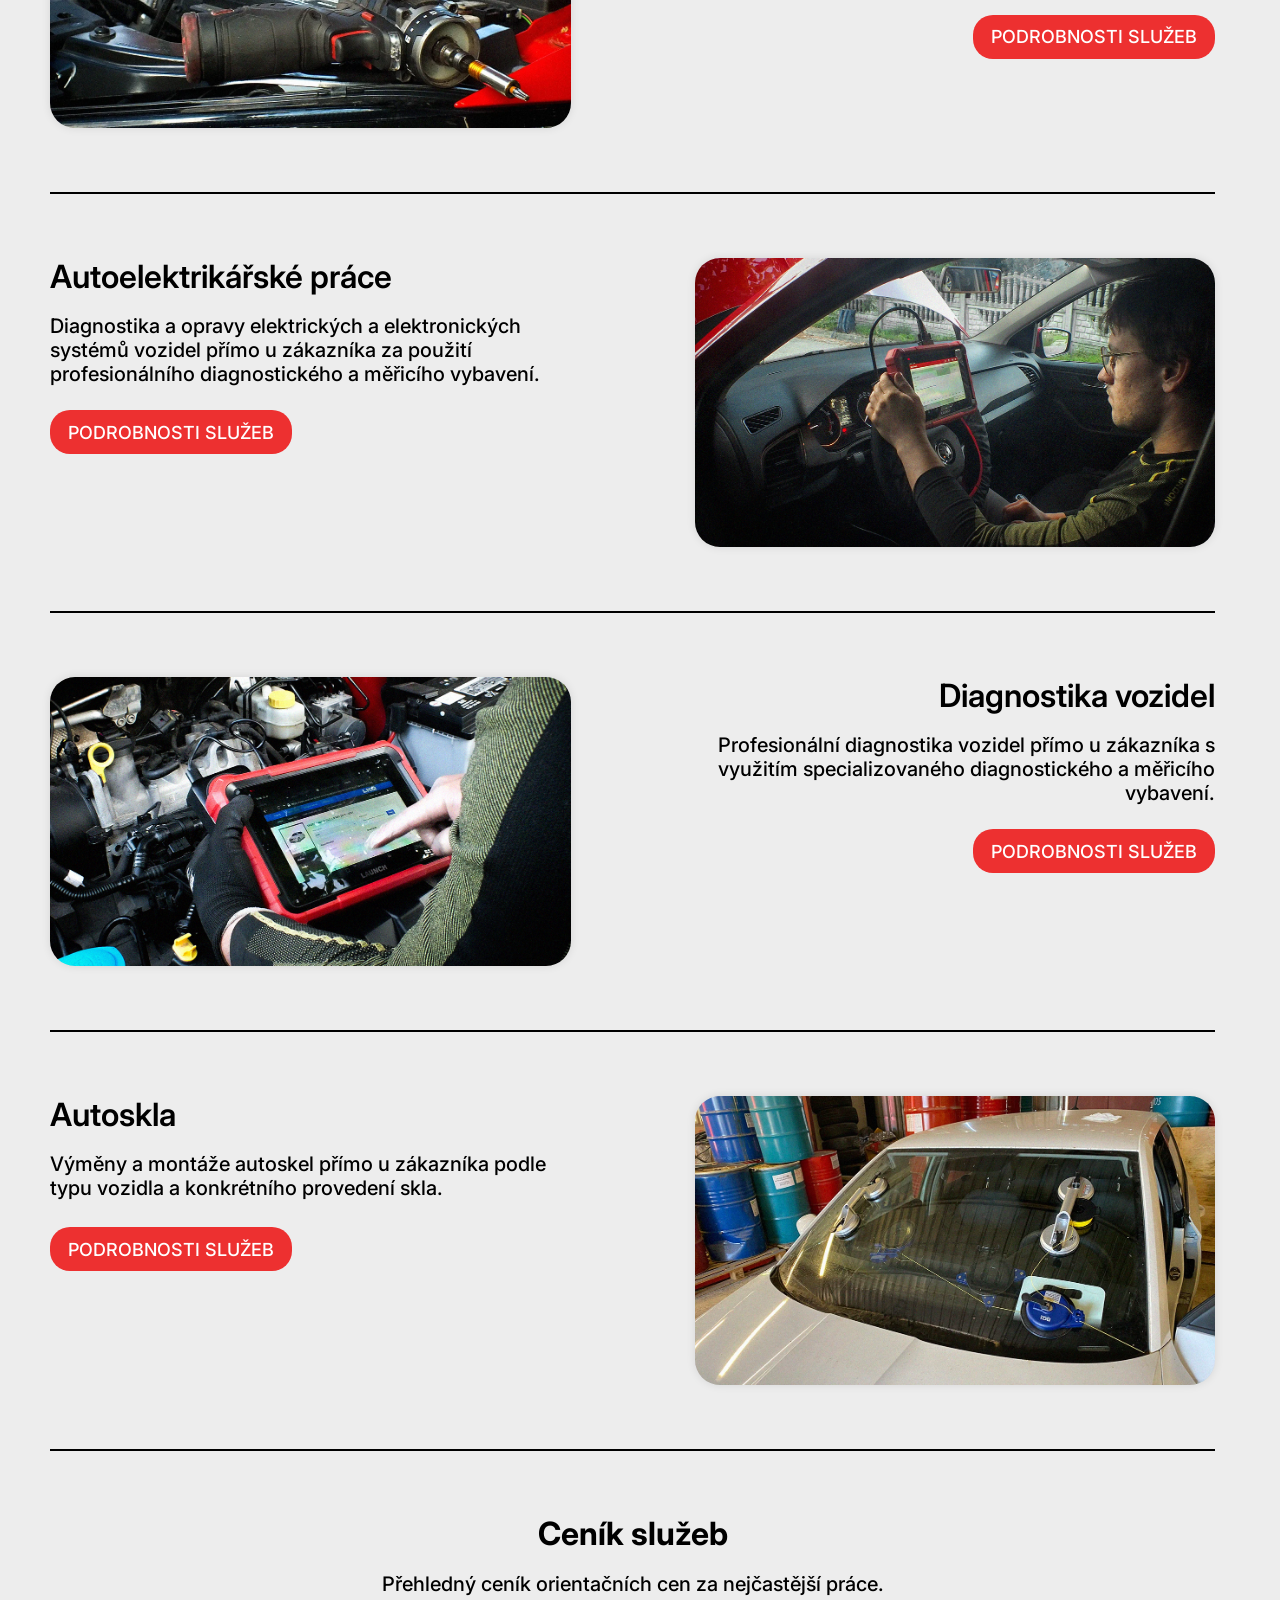
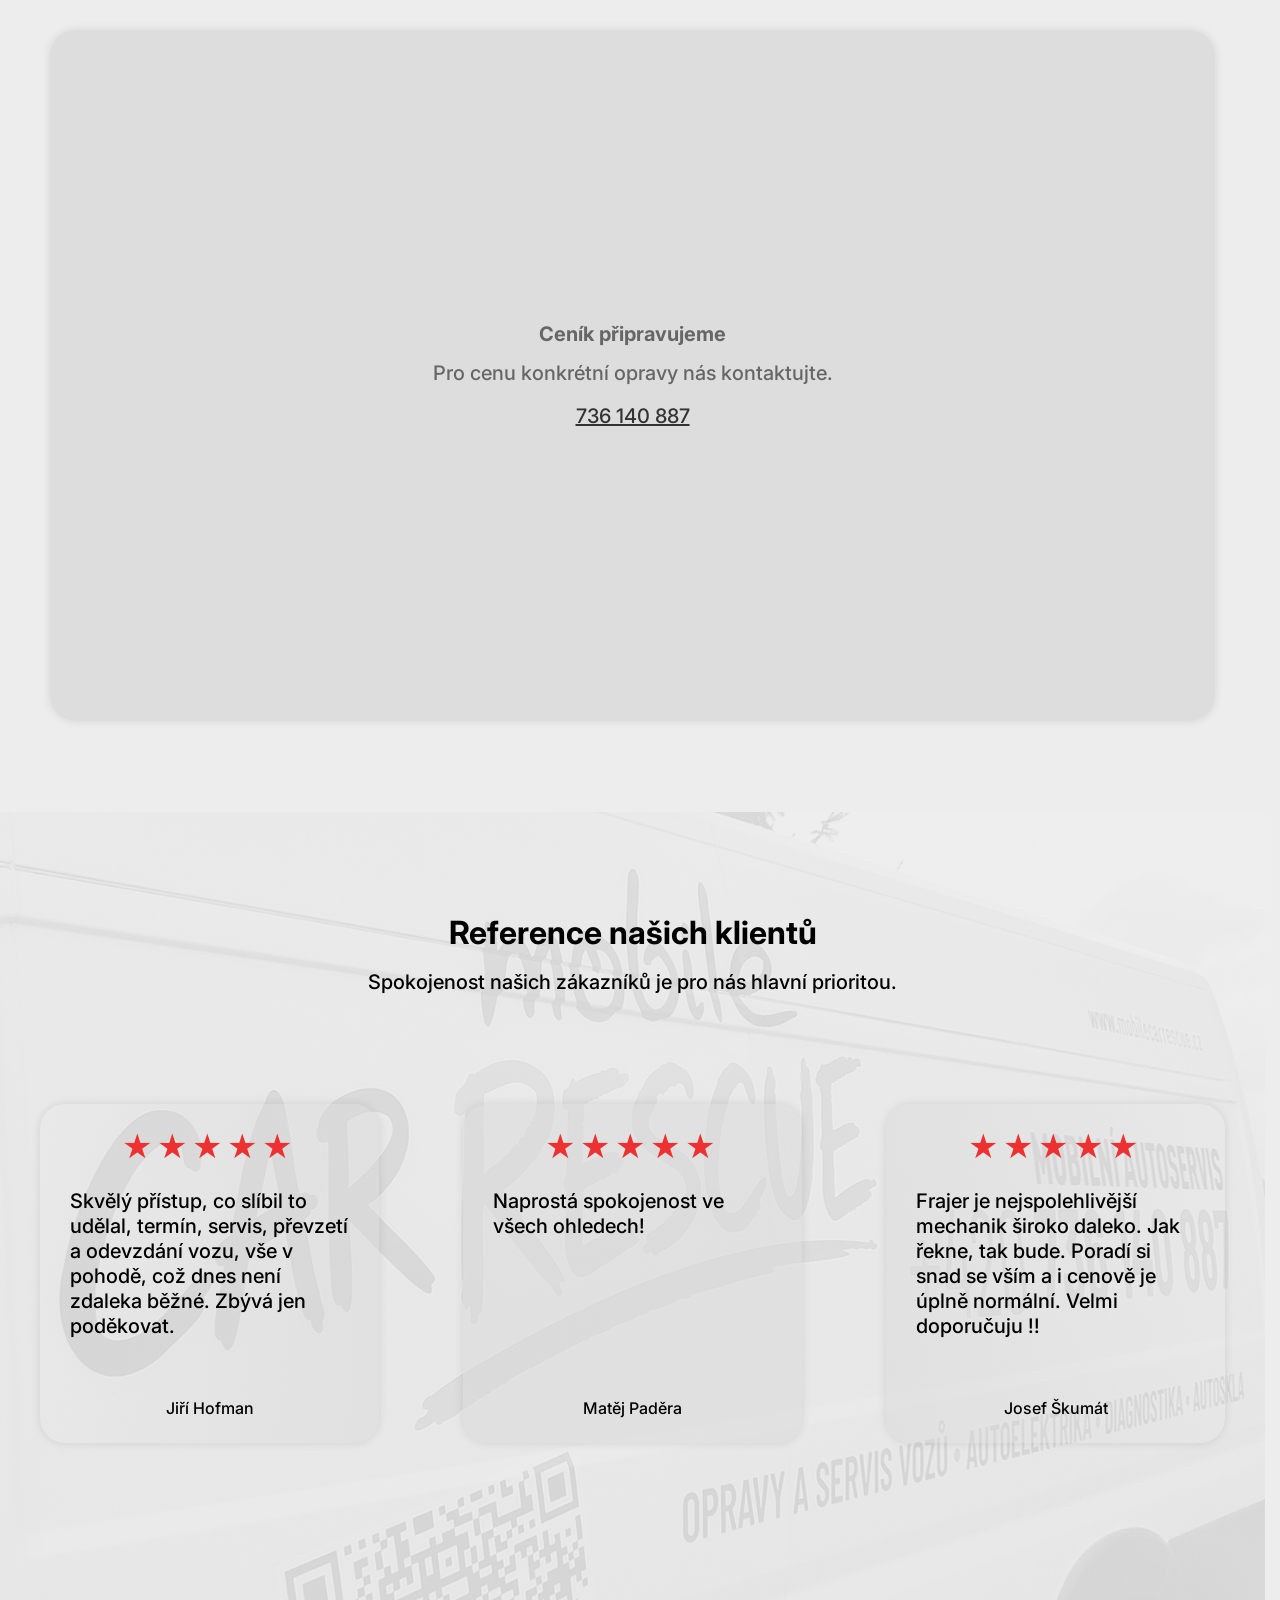
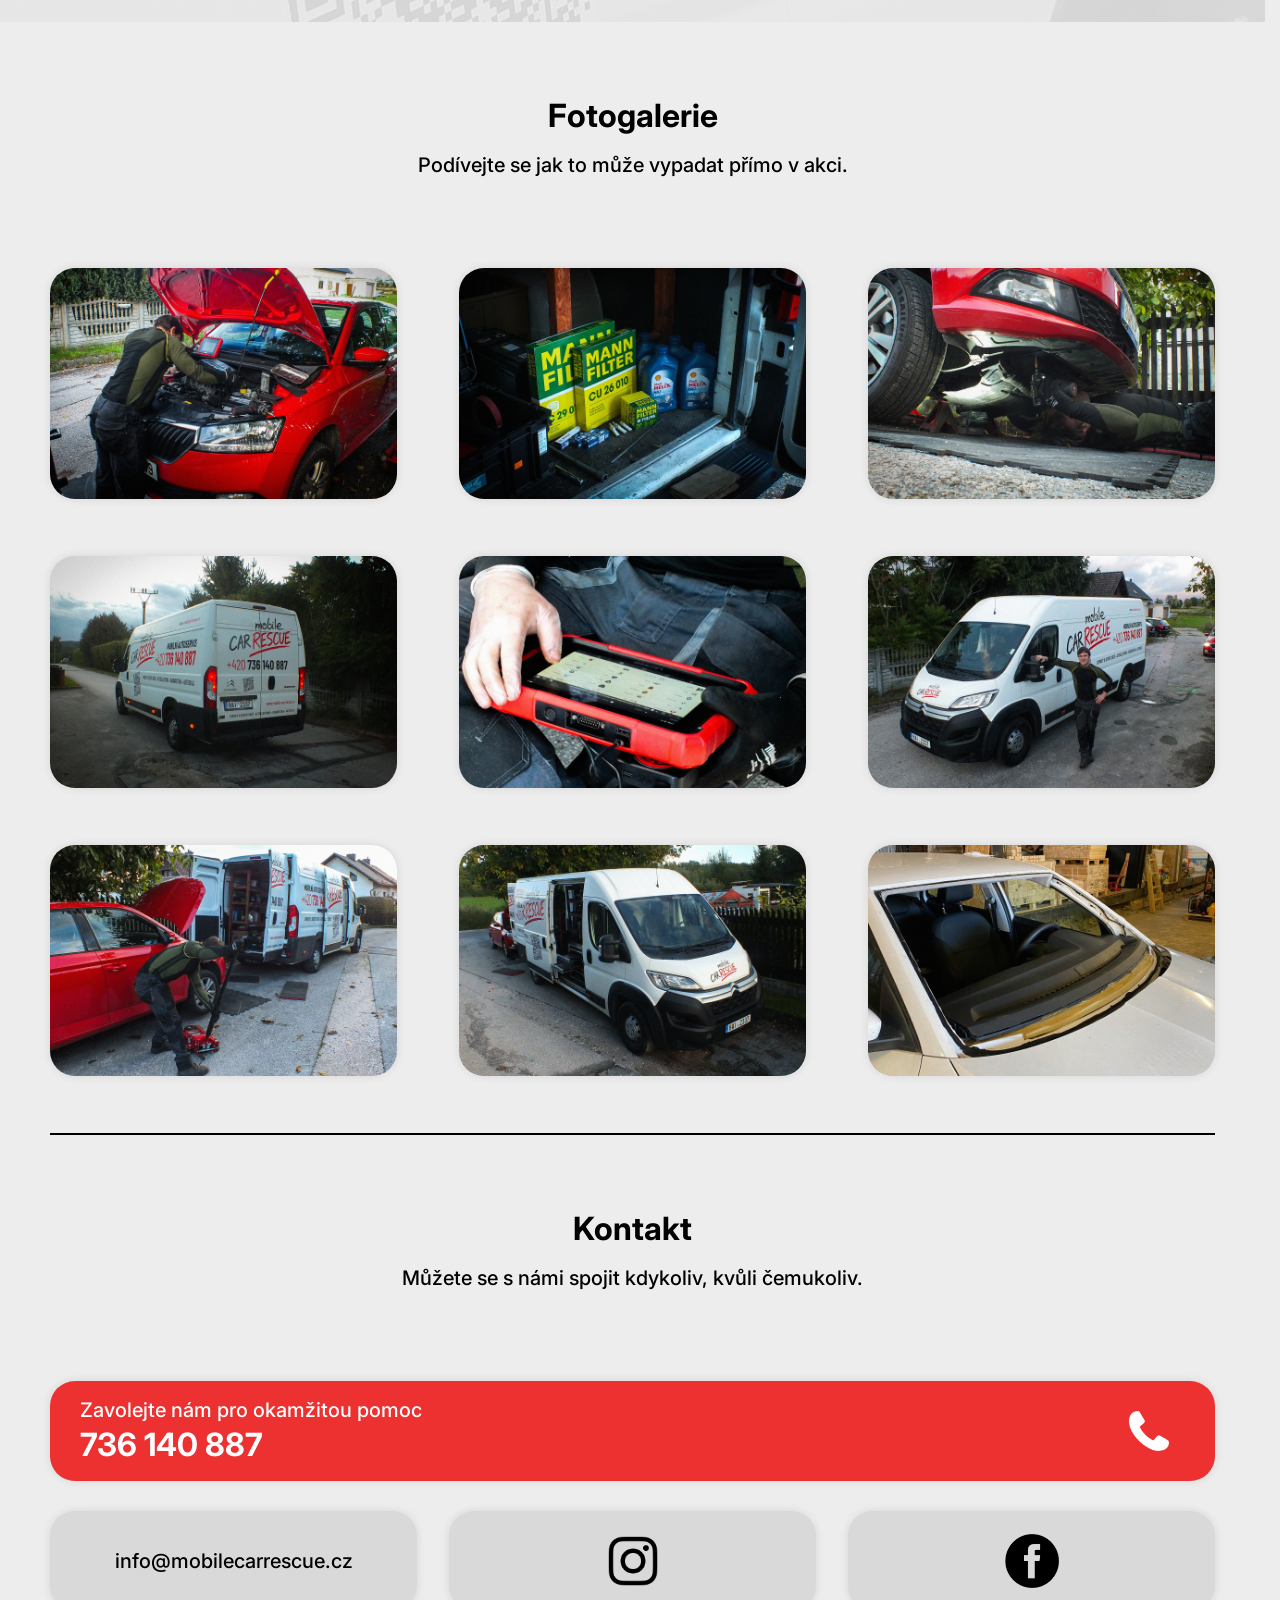
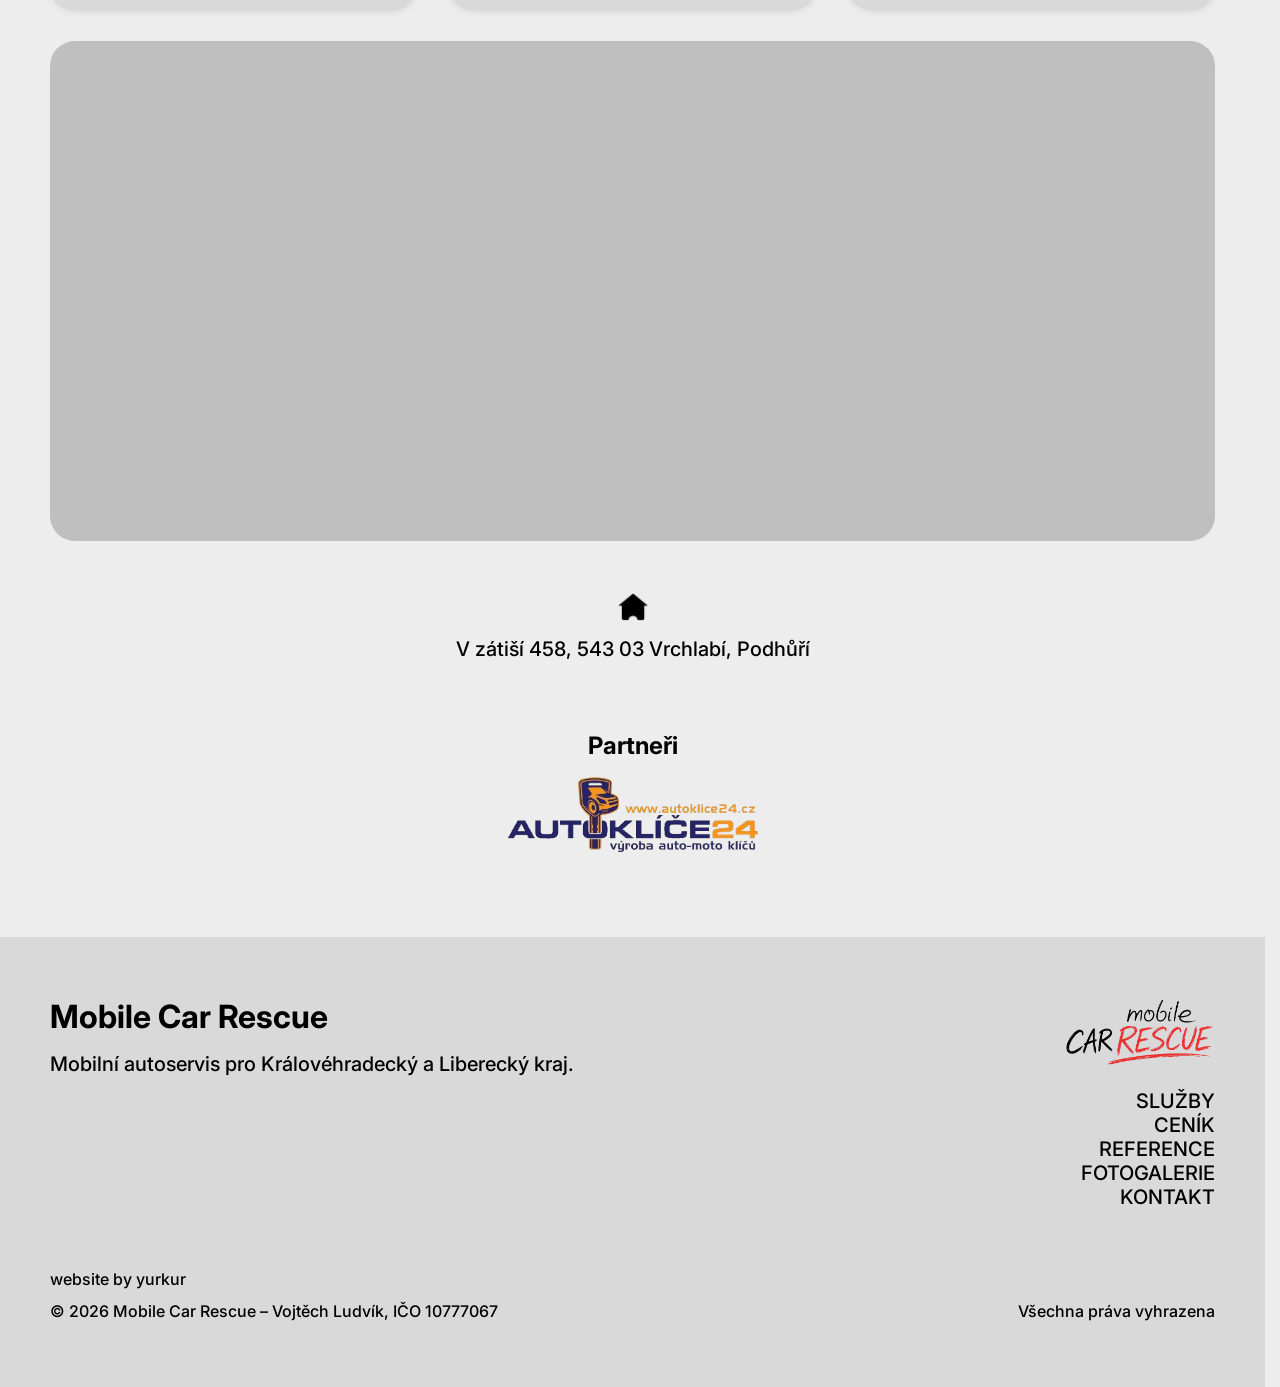
==== commit bf01ae9e: "Update 3.0.0 - Complete rewrite from scratch - Overhauled visual design - Merged all pages into one " ====
--- a/index.html
+++ b/index.html
@@ -8,13 +8,12 @@
     <meta name="description"
         content="Mobilní autoservis pro Královéhradecký a Liberecký kraj. Servisní práce, opravy vozidel, autoelektrika, diagnostika a autoskla.">
     <link rel="icon" href="logo.webp">
-    <link rel="icon" type="image/webp" sizes="180x180" href="mcr_icon_apple.webp">
     <link rel="preconnect" href="https://fonts.googleapis.com">
     <link rel="preconnect" href="https://fonts.gstatic.com" crossorigin>
     <link href="https://fonts.googleapis.com/css2?family=Inter:wght@400;500;600;700&display=swap" rel="stylesheet">
     <link rel="stylesheet" href="style.css">
-    <link rel="icon" type="image/webp" sizes="32x32" href="mcr_icon_32.webp">
-    <link rel="icon" type="image/webp" sizes="16x16" href="mcr_icon_16.webp">
+    <link rel="icon" type="image/png" sizes="32x32" href="mcr_icon_32.png">
+    <link rel="icon" type="image/png" sizes="16x16" href="mcr_icon_16.png">
     <link rel="apple-touch-icon" sizes="180x180" href="mcr_icon_apple.png">
     <script src="script.js" defer></script>
 </head>
@@ -136,176 +135,17 @@
             </article>
         </section>
 
-        <section class="wrap pricing" id="cenik" aria-labelledby="pricing-title">
+        <section class="wrap pricing" id="cenik">
             <div class="section-heading">
-                <h2 id="pricing-title">Ceník služeb</h2>
-                <p>Orientační ceny nejčastějších prací. Všechny ceny jsou včetně DPH.</p>
-            </div>
-
-            <article class="pricing-travel">
-                <div class="pricing-travel-heading">
-                    <h3>Výjezd technika</h3>
-                    <p>Výjezd se účtuje ke každému úkonu.</p>
-                </div>
-                <dl class="pricing-travel-list">
-                    <div>
-                        <dt>Vrchlabí a blízké okolí</dt>
-                        <dd>200&nbsp;Kč</dd>
-                    </div>
-                    <div>
-                        <dt>Do 20 km</dt>
-                        <dd>490&nbsp;Kč</dd>
-                    </div>
-                    <div>
-                        <dt>Příplatek nad 20 km</dt>
-                        <dd>+18&nbsp;Kč/km</dd>
-                    </div>
-                </dl>
-            </article>
-
-            <div class="pricing-grid">
-                <article class="pricing-card">
-                    <h3>Servisní práce</h3>
-                    <dl class="pricing-list">
-                        <div class="pricing-row">
-                            <dt>Mechanické práce – osobní vůz</dt>
-                            <dd><strong>740&nbsp;Kč/h</strong></dd>
-                        </div>
-                        <div class="pricing-row">
-                            <dt>Mechanické práce – dodávka / SUV</dt>
-                            <dd><strong>800&nbsp;Kč/h</strong></dd>
-                        </div>
-                        <div class="pricing-row">
-                            <dt>Výměna motorového oleje a olejového filtru</dt>
-                            <dd><strong>od&nbsp;700&nbsp;Kč</strong><small>+ materiál</small></dd>
-                        </div>
-                        <div class="pricing-row">
-                            <dt>Výměna vzduchového / kabinového filtru</dt>
-                            <dd><strong>od&nbsp;350&nbsp;Kč</strong><small>+ materiál</small></dd>
-                        </div>
-                        <div class="pricing-row">
-                            <dt>Výměna palivového filtru</dt>
-                            <dd><strong>od&nbsp;400&nbsp;Kč</strong><small>+ materiál</small></dd>
-                        </div>
-                        <div class="pricing-row">
-                            <dt>Výměna spojky</dt>
-                            <dd><strong>10&nbsp;000&nbsp;Kč</strong><small>+ materiál</small></dd>
-                        </div>
-                        <div class="pricing-row">
-                            <dt>Výměna tlumičů</dt>
-                            <dd><strong>od&nbsp;1&nbsp;300&nbsp;Kč</strong><small>za nápravu</small></dd>
-                        </div>
-                        <div class="pricing-row">
-                            <dt>Výměna kol – letní / zimní</dt>
-                            <dd><strong>od&nbsp;800&nbsp;Kč</strong></dd>
-                        </div>
-                    </dl>
-                </article>
-
-                <article class="pricing-card">
-                    <h3>Rychlá pomoc</h3>
-                    <dl class="pricing-list">
-                        <div class="pricing-row">
-                            <dt>Start vozidla / pomoc s vybitou baterií</dt>
-                            <dd><strong>od&nbsp;500&nbsp;Kč</strong><small>+ výjezd</small></dd>
-                        </div>
-                        <div class="pricing-row">
-                            <dt>Výměna autobaterie</dt>
-                            <dd><strong>od&nbsp;500&nbsp;Kč</strong><small>+ baterie + výjezd</small></dd>
-                        </div>
-                        <div class="pricing-row">
-                            <dt>Výměna žárovky</dt>
-                            <dd><strong>od&nbsp;250&nbsp;Kč</strong><small>+ materiál</small></dd>
-                        </div>
-                        <div class="pricing-row">
-                            <dt>Výměna stěračů</dt>
-                            <dd><strong>od&nbsp;250&nbsp;Kč</strong><small>+ materiál</small></dd>
-                        </div>
-                        <div class="pricing-row">
-                            <dt>Výměna kola při defektu</dt>
-                            <dd><strong>od&nbsp;500&nbsp;Kč</strong><small>+ výjezd</small></dd>
-                        </div>
-                    </dl>
-                </article>
-
-                <article class="pricing-card">
-                    <h3>Diagnostika</h3>
-                    <dl class="pricing-list">
-                        <div class="pricing-row">
-                            <dt>
-                                Základní diagnostika vozidla
-                                <small>Načtení a vyhodnocení chybových kódů.</small>
-                                <small>Nalezení příčiny závady.</small>
-                            </dt>
-                            <dd><strong>700&nbsp;Kč</strong></dd>
-                        </div>
-                        <div class="pricing-row">
-                            <dt>Rozšířená diagnostika / hledání závady</dt>
-                            <dd><strong>od&nbsp;1&nbsp;400&nbsp;Kč</strong></dd>
-                        </div>
-                        <div class="pricing-row">
-                            <dt>Načtení a vyhodnocení chybových kódů OBD scannerem</dt>
-                            <dd><strong>od&nbsp;700&nbsp;Kč</strong></dd>
-                        </div>
-                    </dl>
-                </article>
-
-                <article class="pricing-card">
-                    <h3>Komplexní prověření vozu</h3>
-                    <dl class="pricing-list">
-                        <div class="pricing-row">
-                            <dt>Kompletní servisní prohlídka, diagnostika řídících jednotek, zkušební jízda a výpis
-                                plánu oprav</dt>
-                            <dd><strong>2&nbsp;400&nbsp;Kč</strong></dd>
-                        </div>
-                    </dl>
-                </article>
-
-                <article class="pricing-card">
-                    <h3>Brzdy</h3>
-                    <dl class="pricing-list">
-                        <div class="pricing-row">
-                            <dt>Výměna předních brzdových destiček na jedné nápravě</dt>
-                            <dd><strong>od&nbsp;1&nbsp;300&nbsp;Kč</strong><small>+ materiál</small></dd>
-                        </div>
-                        <div class="pricing-row">
-                            <dt>Výměna kotoučů a destiček na jedné nápravě</dt>
-                            <dd><strong>od&nbsp;3&nbsp;000&nbsp;Kč</strong><small>+ materiál</small></dd>
-                        </div>
-                        <div class="pricing-row">
-                            <dt>Výměna brzdové kapaliny</dt>
-                            <dd><strong>od&nbsp;1&nbsp;300&nbsp;Kč</strong></dd>
-                        </div>
-                    </dl>
-                </article>
-
-                <article class="pricing-card">
-                    <h3>STK</h3>
-                    <dl class="pricing-list">
-                        <div class="pricing-row">
-                            <dt>Kontrola vozidla před STK</dt>
-                            <dd><strong>800&nbsp;Kč</strong></dd>
-                        </div>
-                        <div class="pricing-row">
-                            <dt>Diagnostika a kontrola před STK</dt>
-                            <dd><strong>1&nbsp;300&nbsp;Kč</strong></dd>
-                        </div>
-                    </dl>
-                </article>
-
-                <article class="pricing-card pricing-fleet">
-                    <h3>Vozové parky</h3>
-                    <p>Pro cenu servisu vozového parku nás kontaktujte. Pro pravidelné firemní zákazníky nabízíme
-                        individuální podmínky.</p>
-                    <a class="button" href="tel:+420736140887">ZAVOLAT 736 140 887</a>
-                </article>
-            </div>
-
-            <aside class="pricing-note" aria-label="Podmínky ceníku">
-                <strong>Konečnou cenu vždy odsouhlasíme před zahájením opravy.</strong>
-                <p>Náhradní díly a spotřební materiál nejsou v ceně práce, pokud není uvedeno jinak. Ke každému úkonu se
-                    účtuje výjezd.</p>
-            </aside>
+                <h2>Ceník služeb</h2>
+                <p>Přehledný ceník orientačních cen za nejčastější práce.</p>
+            </div>
+            <div class="price-placeholder placeholder">
+                <div>
+                    <h3>Ceník připravujeme</h3>
+                    <p>Pro cenu konkrétní opravy nás kontaktujte.</p><a href="tel:+420736140887">736 140 887</a>
+                </div>
+            </div>
         </section>
 
         <section class="references" id="reference">
@@ -448,7 +288,7 @@
                     <a href="#kontakt">KONTAKT</a>
                 </nav>
             </div>
-            <p class="author">website by <a href="https://yurkur.net/">yurkur</a></p>
+            <p class="author">website by yurkur</p>
             <div class="copyright">
                 <span>© 2026 Mobile Car Rescue – Vojtěch Ludvík, IČO 10777067</span>
                 <span>Všechna práva vyhrazena</span>
--- a/style.css
+++ b/style.css
@@ -371,148 +371,24 @@
     padding-bottom: 50px;
 }
 
-/* Ceník služeb */
-.pricing-travel,
-.pricing-card {
-    border-radius: 25px;
-    background: #fff;
-    box-shadow: 0 0 10px #0000000d;
-}
-
-.pricing-travel {
-    margin-top: 32px;
-    padding: 26px 22px;
-    border-top: 3px solid var(--red);
-}
-
-.pricing h3 {
-    font-size: 21px;
-    font-weight: 600;
-    line-height: 1.25;
-}
-
-.pricing-travel-heading p {
-    margin-top: 8px;
-    color: #555;
-    font-size: 14px;
-    line-height: 1.5;
-}
-
-.pricing-travel-list {
-    display: grid;
-    gap: 16px;
-    margin: 22px 0 0;
-}
-
-.pricing-travel-list > div {
-    display: flex;
-    align-items: baseline;
-    justify-content: space-between;
-    gap: 12px;
-    padding-top: 16px;
-    border-top: 1px solid #e8e8e8;
-}
-
-.pricing-travel-list dt {
-    font-size: 14px;
-    line-height: 1.5;
-}
-
-.pricing-travel-list dd {
-    margin: 0;
-    font-size: 19px;
-    font-weight: 600;
-    white-space: nowrap;
-}
-
-.pricing-grid {
-    display: grid;
-    gap: 22px;
-    margin-top: 22px;
-    align-items: start;
-}
-
-.pricing-card {
-    min-width: 0;
-    padding: 26px 22px;
-}
-
-.pricing-card h3 {
-    padding-bottom: 18px;
-    border-bottom: 2px solid var(--red);
-}
-
-.pricing-list {
-    margin: 0;
-}
-
-.pricing-row {
-    display: grid;
-    grid-template-columns: minmax(0, 1fr) auto;
-    align-items: baseline;
-    gap: 8px 16px;
-    padding: 17px 0;
-    border-bottom: 1px solid #e8e8e8;
-}
-
-.pricing-row:last-child {
-    padding-bottom: 0;
-    border-bottom: 0;
-}
-
-.pricing-row dt {
-    font-size: 14px;
-    line-height: 1.5;
-}
-
-.pricing-row dd {
-    margin: 0;
-    text-align: right;
-}
-
-.pricing-row strong {
-    font-size: 16px;
-    font-weight: 600;
-    white-space: nowrap;
-}
-
-.pricing-row small {
-    display: block;
-    margin-top: 4px;
+.price-placeholder {
+    height: 736px;
+    margin-top: 20px;
+    background: #d9d9d9bf;
+    padding: 25px;
     color: #666;
-    font-size: 12px;
-    font-weight: 400;
-    line-height: 1.5;
-}
-
-.pricing-fleet p {
-    margin-top: 20px;
-    font-size: 15px;
-    line-height: 1.6;
-}
-
-.pricing-fleet .button {
-    margin-top: 24px;
-    font-size: 14px;
-    text-align: center;
-}
-
-.pricing-note {
-    margin-top: 26px;
-    padding: 4px 0 4px 18px;
-    border-left: 3px solid var(--red);
-    font-size: 14px;
-    line-height: 1.6;
-}
-
-.pricing-note strong {
-    font-weight: 600;
-}
-
-.pricing-note p {
-    margin-top: 7px;
-    color: #555;
-    line-height: 1.6;
+}
+
+.price-placeholder h3 {
+    font-size: 20px;
+    margin-bottom: 15px;
+}
+
+.price-placeholder a {
+    display: inline-block;
+    margin-top: 18px;
+    color: #333;
+    text-decoration: underline;
 }
 
 .references {
@@ -601,7 +477,7 @@
 }
 
 .contact {
-    padding-top: 48px;
+    padding-top: 50px;
     padding-bottom: 80px;
 }
 
@@ -1043,12 +919,10 @@
     background: #fff;
 }
 
-.footer-main .author a,
 .footer-right nav a {
     transition: color 0.25s ease;
 }
 
-.footer-main .author a:hover,
 .footer-right nav a:hover {
     color: var(--red);
 }
@@ -1248,7 +1122,7 @@
     }
 
     #cenik {
-        scroll-margin-top: 24px;
+        scroll-margin-top: 0;
     }
 
     #reference {
@@ -1375,8 +1249,6 @@
     }
 
     .header-call {
-        white-space: nowrap;
-        min-width: max-content;
         justify-self: end;
         display: inline-flex;
         min-height: 60px;
@@ -1504,66 +1376,12 @@
         padding-bottom: 91px;
     }
 
-    /* Ceník služeb – desktop */
-    .pricing-travel {
-        margin-top: 38px;
-        padding: 30px 32px;
-    }
-
-    .pricing-travel-list {
-        grid-template-columns: repeat(3, minmax(0, 1fr));
-        gap: 28px;
-    }
-
-    .pricing-travel-list > div {
-        display: block;
-    }
-
-    .pricing-travel-list dd {
-        margin-top: 8px;
-        font-size: 24px;
-    }
-
-    .pricing-grid {
-        display: block;
-        column-count: 2;
-        column-gap: 28px;
-        margin-top: 28px;
-    }
-
-    .pricing-card {
-        break-inside: avoid;
-        margin-bottom: 28px;
-        padding: 30px 32px;
-    }
-
-    .pricing h3 {
-        font-size: 24px;
-    }
-
-    .pricing-row dt {
-        font-size: 16px;
-    }
-
-    .pricing-row strong {
-        font-size: 18px;
-    }
-
-    .pricing-row small {
-        font-size: 13px;
-    }
-
-    .pricing-fleet p {
-        font-size: 16px;
-    }
-
-    .pricing-note {
-        margin-top: 32px;
-        max-width: 900px;
-        font-size: 15px;
-    }
-
-        .references {
+    .price-placeholder {
+        margin-top: 33px;
+        height: 691px;
+    }
+
+    .references {
         padding: 102px 0 0;
         min-height: 810px;
     }
@@ -1609,7 +1427,7 @@
     }
 
     .contact {
-        padding-top: 64px;
+        padding-top: 75px;
     }
 
     .contact .section-heading {
@@ -1713,48 +1531,6 @@
         font-size: 14px;
     }
 
-    @media (max-width: 1199px) {
-        .header {
-            gap: 15px;
-        }
-    }
-
-    @media (max-width: 1199px) {
-        .header nav {
-            gap: 14px;
-        }
-    }
-
-    @media (max-width: 1199px) {
-        .header nav a {
-            font-size: 14px;
-        }
-    }
-
-    @media (max-width: 1199px) {
-        .header-call {
-            font-size: 14px;
-        }
-    }
-
-    @media (max-width: 1199px) {
-        .brand img {
-            width: 130px;
-        }
-    }
-
-    @media (max-width: 1199px) {
-        .service {
-            gap: 65px;
-        }
-    }
-
-    @media (max-width: 1199px) {
-        .region {
-            width: 36%;
-        }
-    }
-
     .review {
         border-radius: 25px;
     }
@@ -1881,73 +1657,33 @@
         height: auto;
     }
 
-}
-
-@media (prefers-reduced-motion: reduce) {
-    html {
-        scroll-behavior: auto;
-    }
-
-    * {
-        transition: none !important;
-    }
-
-    *:before {
-        transition: none !important;
-    }
-
-    *:after {
-        transition: none !important;
-    }
-
-    .header #navigation a {
-        transition: none;
-    }
-
-    .header #navigation a:hover {
-        transform: none;
-    }
-
-    .contact-links a {
-        transition: none;
-        transform: none;
-    }
-
-    .gallery-photo {
-        transition: none;
-        transform: none;
-    }
-
-    .gallery-photo img {
-        transition: none;
-        transform: none;
-    }
-
-    .photo-modal {
-        transition: none;
-        transform: none;
-    }
-
-    .photo-modal::backdrop {
-        transition: none;
-        transform: none;
-    }
-
-    #details {
-        transition: none;
-        transform: none;
-    }
-
-    #details::backdrop {
-        transition: none;
-        transform: none;
-    }
-
-    @media (max-width: 1023px) {
-        .header #navigation {
-            transition: none;
-            transform: none;
+    @media (max-width: 1199px) {
+        .header {
+            gap: 15px;
         }
-    }
-
+
+        .header nav {
+            gap: 14px;
+        }
+
+        .header nav a {
+            font-size: 14px;
+        }
+
+        .header-call {
+            font-size: 14px;
+        }
+
+        .brand img {
+            width: 130px;
+        }
+
+        .service {
+            gap: 65px;
+        }
+
+        .region {
+            width: 36%;
+        }
+    }
 }
